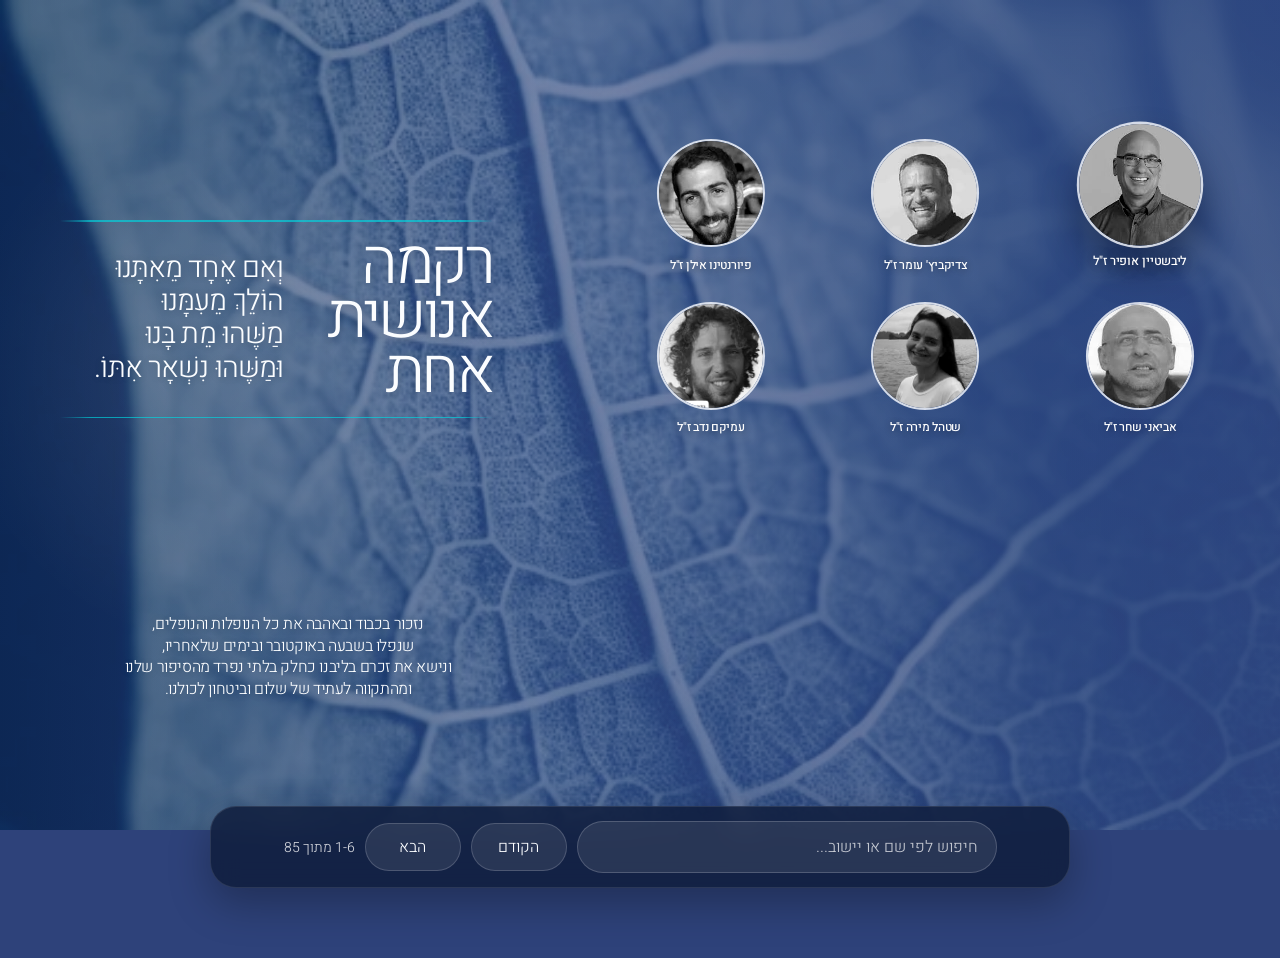
==== version_fade_search/index.html @ 945abace "Add files via upload" ====
<!doctype html>
<html lang="he" dir="rtl">
<head>
<meta charset="utf-8"><meta name="viewport" content="width=device-width, initial-scale=1">
<title>רקמה אנושית אחת — תמונות מתחלפות</title>
<style>
@import url('https://fonts.googleapis.com/css2?family=Heebo:wght@300;400;500;600;700;800;900&display=swap');
:root {
  --leaf-landscape: url("[data-uri]");
  --leaf-portrait: url("[data-uri]");
  --white: #fbfdff;
  --paper-blue: #2e427a;
  --paper-deep: #1d315e;
  --line: rgba(0,213,223,.72);
  --font: "Heebo", "Assistant", "Noto Sans Hebrew", Arial, sans-serif;
  --stroke: rgba(248,251,255,.82);
}
* { box-sizing:border-box; }
html { scroll-behavior:smooth; }
body {
  margin:0; min-height:100%; background:var(--paper-blue); color:var(--white);
  font-family:var(--font); overflow-x:hidden; font-weight:300; padding-bottom:128px;
}
button,input { font:inherit; color:inherit; }
button { cursor:pointer; }
img { max-width:100%; display:block; }
.rekama-wrap { width:min(100%,1920px); margin-inline:auto; background:var(--paper-blue); }
.toolbar {
  position:fixed; left:50%; bottom:max(12px, env(safe-area-inset-bottom)); transform:translateX(-50%);
  z-index:120; display:flex; flex-wrap:wrap; gap:10px; align-items:center; justify-content:center;
  width:min(92vw, 860px); padding:14px 16px; border-radius:26px;
  background:rgba(14,28,58,.82); backdrop-filter:blur(14px); border:1px solid rgba(255,255,255,.10);
  box-shadow:0 16px 42px rgba(0,0,0,.28);
}
.toolbar input {
  min-width:min(420px,100%); width:min(420px,100%); border:1px solid rgba(255,255,255,.18);
  background:rgba(255,255,255,.09); border-radius:999px; padding:13px 18px; outline:none;
}
.toolbar input::placeholder { color:rgba(255,255,255,.72); }
.tool-btn {
  border:1px solid rgba(255,255,255,.17); background:rgba(255,255,255,.09);
  border-radius:999px; padding:11px 16px; min-width:96px;
  transition:background .2s ease,transform .2s ease;
}
.tool-btn:hover,.tool-btn:focus-visible { background:rgba(255,255,255,.15); transform:translateY(-1px); outline:none; }
.tool-btn,.tool-meta { flex:0 0 auto; }
.tool-meta { font-size:14px; color:rgba(255,255,255,.80); }

.pdf-bg {
  position:relative; isolation:isolate; overflow:hidden;
  background:
    radial-gradient(circle at 18% 45%, rgba(255,255,255,.14), transparent 24%),
    linear-gradient(90deg, rgba(27,53,102,.50) 0%, rgba(46,66,122,.74) 36%, rgba(46,66,122,.94) 100%),
    var(--leaf-landscape) left center / cover no-repeat,
    var(--paper-blue);
}
.pdf-bg::before {
  content:""; position:absolute; inset:0; z-index:0;
  background: var(--leaf-landscape) left center / cover no-repeat;
  opacity:.28; mix-blend-mode:screen; filter:contrast(1.02) brightness(1.00);
  pointer-events:none;
}
.pdf-bg::after {
  content:""; position:absolute; inset:0; z-index:0;
  background:linear-gradient(90deg,rgba(11,34,72,.36) 0%, rgba(46,66,122,.22) 42%, rgba(46,66,122,.39) 100%);
  pointer-events:none;
}
.pdf-bg>* { position:relative; z-index:1; }
.rule { display:block; width:100%; height:1.7px; background:linear-gradient(90deg,transparent,var(--line) 7%,var(--line) 93%,transparent); opacity:.92; }
.title-lockup { display:grid; grid-template-columns:minmax(0,1.10fr) minmax(0,.93fr); align-items:center; gap:4.8%; direction:ltr; padding-block:3.5% 3.8%; }
.poem {
  direction:rtl; margin:0; font-size:clamp(25px,2.25vw,44px); font-weight:300; line-height:1.16;
  letter-spacing:-.03em; text-align:right; white-space:nowrap; text-shadow:0 1px 8px rgba(0,0,0,.18);
}
.main-title {
  direction:rtl; margin:0; font-size:clamp(56px,4.95vw,96px); font-weight:300; line-height:.86;
  letter-spacing:-.052em; text-align:right; text-shadow:0 1px 8px rgba(0,0,0,.16);
}
.dedication { margin:0; font-size:clamp(16px,1.18vw,22px); font-weight:300; line-height:1.35; letter-spacing:-.025em; text-align:center; text-shadow:0 1px 8px rgba(0,0,0,.18); }

.memory-slot {
  width:100%; display:grid; justify-items:center; align-content:start; text-decoration:none; direction:rtl; min-width:0;
  background:transparent; border:0; padding:0; color:#fff;
}
.photo-holder {
  width:clamp(92px,6.15vw,132px); aspect-ratio:1/1; border-radius:50%; overflow:hidden; display:grid; place-items:center;
  background:rgba(25,48,94,.32);
  box-shadow:0 0 0 clamp(2px,.16vw,4px) var(--stroke), inset -16px 0 28px rgba(255,255,255,.06), inset 18px 0 28px rgba(0,0,0,.08);
  transition:opacity .9s ease,transform .9s ease,filter .9s ease;
}
.photo-holder img { width:100%; height:100%; display:block; object-fit:contain; object-position:center center; background:rgba(255,255,255,.03); filter:grayscale(1) contrast(1.08); }
.slot-name {
  margin-top:clamp(10px,1.05vw,18px); max-width:145%; color:#fff; font-size:clamp(12px,.83vw,17px); font-weight:500;
  line-height:1.1; letter-spacing:-.025em; text-align:center; text-wrap:balance; text-shadow:0 1px 7px rgba(0,0,0,.35);
}
.memory-slot.is-fading .photo-holder,.memory-slot.is-fading .slot-name { opacity:.12; transform:scale(.96); filter:blur(.35px); }
.memory-slot:focus-visible { outline:3px solid rgba(128,225,245,.95); outline-offset:8px; border-radius:22px; }
.memory-slot.is-featured{z-index:3;}
.memory-slot.is-featured .photo-holder{transform:scale(1.17) translateY(-7px);box-shadow:0 0 0 clamp(2px,.16vw,4px) var(--stroke),0 18px 34px rgba(0,0,0,.32), inset -16px 0 28px rgba(255,255,255,.10), inset 18px 0 28px rgba(0,0,0,.10);}
.memory-slot.is-featured .slot-name{transform:translateY(-4px) scale(1.04);text-shadow:0 2px 12px rgba(0,0,0,.5);}
.memory-slot .slot-name{transition:opacity .9s ease,transform .9s ease,filter .9s ease;}

.lightbox { position:fixed; inset:0; z-index:999; display:none; place-items:center; padding:22px; }
.lightbox.is-open { display:grid; }
.lightbox-backdrop { position:absolute; inset:0; background:rgba(5,12,28,.72); backdrop-filter:blur(8px); }
.lightbox-card {
  position:relative; width:min(92vw,620px); border-radius:30px; padding:clamp(18px,3vw,32px);
  background:linear-gradient(145deg, rgba(46,66,122,.96), rgba(18,33,67,.96));
  box-shadow:0 30px 90px rgba(0,0,0,.42), inset 0 0 0 1px rgba(255,255,255,.10);
  text-align:center;
}
.lightbox-close {
  position:absolute; inset-inline-start:18px; inset-block-start:18px; width:42px; height:42px; border-radius:50%;
  border:0; background:rgba(255,255,255,.92); color:#17264a; font-size:30px; line-height:1;
}
.lightbox-img {
  width:min(70vw,300px); aspect-ratio:1/1; border-radius:50%; overflow:hidden; margin:12px auto 20px;
  box-shadow:0 0 0 4px rgba(255,255,255,.78), 0 20px 50px rgba(0,0,0,.32); background:rgba(255,255,255,.08);
}
.lightbox-img img { width:100%; height:100%; object-fit:contain; filter:grayscale(1) contrast(1.08); }
.lightbox-title { margin:0; font-size:clamp(30px,4.4vw,56px); font-weight:300; line-height:1.05; }
.lightbox-place { display:inline-block; margin-top:12px; padding:7px 14px; border-radius:999px; background:rgba(255,255,255,.10); color:rgba(255,255,255,.9); font-size:16px; }

@media(max-width:860px),(orientation:portrait) {
  .pdf-bg {
    background:
      radial-gradient(circle at 24% 30%, rgba(255,255,255,.13), transparent 26%),
      linear-gradient(90deg, rgba(30,56,105,.40), rgba(46,66,122,.89)),
      var(--leaf-portrait) center top / cover no-repeat,
      var(--paper-blue);
  }
  .pdf-bg::before { background-image:var(--leaf-portrait); background-position:center top; opacity:.34; }
  .title-lockup { grid-template-columns:minmax(0,1.06fr) minmax(0,.94fr); gap:5.4%; }
  .poem { font-size:clamp(22px,5.2vw,46px); line-height:1.14; white-space:normal; }
  .main-title { font-size:clamp(46px,11vw,98px); line-height:.84; }
  .toolbar { justify-content:stretch; width:min(94vw, 640px); bottom:max(10px, env(safe-area-inset-bottom)); padding:12px 12px; }
  .toolbar input { min-width:100%; width:100%; }
}
@media(max-width:520px) {
  .title-lockup { gap:13px; padding-block:14px; }
  .poem { font-size:clamp(21px,5.7vw,30px); }
  .main-title { font-size:clamp(40px,10.8vw,58px); }
}

.fade-poster{height:calc(100svh - 70px);min-height:760px;}
.fade-hero{position:absolute;top:26.5%;left:4.7%;width:33.8%;text-align:center;}
.fade-dedication{position:absolute;left:5.4%;top:74%;width:34.2%;}
.fade-grid{
  position:absolute;top:17%;right:4.2%;width:47%;
  display:grid;grid-template-columns:repeat(3,minmax(0,1fr));
  gap:clamp(24px,2.5vw,44px) 7%;align-items:start;justify-items:center;direction:rtl;
}
.fade-grid .photo-holder{width:clamp(104px,6.35vw,138px);}
.fade-grid .slot-name{font-size:clamp(12px,.84vw,16px);}
.empty-search{position:absolute;right:7%;top:48%;width:min(500px,55%);padding:18px;border-radius:18px;background:rgba(255,255,255,.08);text-align:center;display:none;}
.empty-search.show{display:block;}
@media(max-width:1100px){.fade-grid{width:49%;gap:24px 5%;}.fade-grid .photo-holder{width:clamp(98px,8vw,128px);}}
@media(max-width:860px),(orientation:portrait){
  .fade-poster{height:auto;min-height:max(100svh,1040px);}
  .fade-hero{position:relative;top:auto;left:auto;width:min(86%,820px);margin:clamp(32px,5vh,70px) auto 28px;}
  .fade-grid{position:relative;top:auto;right:auto;width:86%;margin:0 auto;grid-template-columns:repeat(2,minmax(0,1fr));gap:28px 12%;}
  .fade-grid .photo-holder{width:clamp(118px,30vw,190px);}
  .fade-grid .slot-name{font-size:clamp(14px,3.7vw,22px);}
  .fade-dedication{position:relative;left:auto;top:auto;width:84%;margin:36px auto 0;font-size:clamp(15px,3.6vw,22px);}
}
</style>
</head>
<body>
<div class="rekama-wrap">
  <div class="toolbar">
    <input id="searchInput" type="search" placeholder="חיפוש לפי שם או יישוב..." aria-label="חיפוש לפי שם או יישוב">
    <button id="prevBtn" class="tool-btn" type="button">הקודם</button>
    <button id="nextBtn" class="tool-btn" type="button">הבא</button>
    <span id="statusText" class="tool-meta"></span>
  </div>
  <section class="pdf-bg fade-poster" aria-label="רקמה אנושית אחת">
    <header class="fade-hero">
      <span class="rule" aria-hidden="true"></span>
      <div class="title-lockup">
        <p class="poem">וְאִם אֶחָד מֵאִתָּנוּ<br>הוֹלֵךְ מֵעִמָּנוּ<br>מַשֶּׁהוּ מֵת בָּנוּ<br>וּמַשֶּׁהוּ נִשְׁאָר אִתּוֹ.</p>
        <h1 class="main-title">רקמה<br>אנושית<br>אחת</h1>
      </div>
      <span class="rule" aria-hidden="true"></span>
    </header>
    <div class="fade-grid" id="posterGrid" aria-label="תמונות מתחלפות של הנופלות והנופלים"></div>
    <p class="dedication fade-dedication">נזכור בכבוד ובאהבה את כל הנופלות והנופלים,<br>שנפלו בשבעה באוקטובר ובימים שלאחריו,<br>ונישא את זכרם בליבנו כחלק בלתי נפרד מהסיפור שלנו<br>ומהתקווה לעתיד של שלום וביטחון לכולנו.</p>
    <div id="emptySearch" class="empty-search">לא נמצאו תוצאות לחיפוש הזה.</div>
  </section>
</div>

<div class="lightbox" id="lightbox" aria-hidden="true">
  <div class="lightbox-backdrop" data-close="1"></div>
  <article class="lightbox-card" role="dialog" aria-modal="true" aria-labelledby="lightboxTitle">
    <button class="lightbox-close" type="button" id="lightboxClose" aria-label="סגירה">×</button>
    <div class="lightbox-img" id="lightboxImg"></div>
    <h2 class="lightbox-title" id="lightboxTitle"></h2>
    <div class="lightbox-place" id="lightboxPlace"></div>
  </article>
</div>

<script>

const people = [{"id": "person-043", "name": "ליבשטיין אופיר ז\"ל", "place": "כפר עזה", "image": "assets/people-original/person-043.jpg", "age": 50, "role": "ראש המועצה האזורית שער הנגב וחבר כיתת הכוננות; חבר כיתת הכוננות כפר עזה"}, {"id": "person-054", "name": "צדיקביץ' עומר ז\"ל", "place": "כפר עזה", "image": "assets/people-original/person-054.jpg", "age": 50, "role": "מנהל מערכות המידע של המועצה, איש ים וגלישה"}, {"id": "person-055", "name": "קוץ אביב ז\"ל", "place": "כפר עזה", "image": "assets/people-original/person-055.jpg", "age": 53, "role": "מנהל פרויקטים, יוצר, איש משפחה ויוזם עפיפוניאדה"}, {"id": "person-058", "name": "קוץ ליבנת ז\"ל", "place": "כפר עזה", "image": "assets/people-original/person-058.jpg", "age": 49, "role": "אשת חינוך, יוצרת ומייסדת 'ביתמלאכה'"}, {"id": "person-059", "name": "קוץ רותם ז\"ל", "place": "כפר עזה", "image": "assets/people-original/person-059.jpg", "age": 18.5, "role": "מפקדת טירונים, רקדנית, אופה ויוצרת"}, {"id": "person-056", "name": "קוץ יונתן ז\"ל", "place": "כפר עזה", "image": "assets/people-original/person-056.jpg", "age": 16, "role": "כדורסלן מצטיין באקדמיית הפועל תל אביב"}, {"id": "person-057", "name": "קוץ יפתח ז\"ל", "place": "כפר עזה", "image": "assets/people-original/person-057.jpg", "age": 14, "role": "כדורסלן צעיר באקדמיית הפועל תל אביב"}, {"id": "person-072", "name": "זוהר יניב ז\"ל", "place": "נחל עוז", "image": "assets/people-original/person-072.jpg", "age": 53, "role": "חבר קהילת נחל עוז"}, {"id": "person-073", "name": "זוהר יסמין ז\"ל", "place": "נחל עוז", "image": "assets/people-original/person-073.jpg", "age": 48, "role": "חברת קהילת נחל עוז"}, {"id": "person-074", "name": "זוהר קשת ז\"ל", "place": "נחל עוז", "image": "assets/people-original/person-074.jpg", "age": 20, "role": "חברת קהילת נחל עוז"}, {"id": "person-075", "name": "זוהר תכלת ז\"ל", "place": "נחל עוז", "image": "assets/people-original/person-075.jpg", "age": 18, "role": "חברת קהילת נחל עוז"}, {"id": "person-044", "name": "ליבשטיין ניצן ז\"ל", "place": "כפר עזה", "image": "assets/people-original/person-044.jpg", "age": 19, "role": "בוגר מכינה קדם-צבאית, צעיר בעל תעצומות נפש"}, {"id": "person-027", "name": "גולדשטיין נדב ז\"ל", "place": "כפר עזה", "image": "assets/people-original/person-027.jpg", "age": 48, "role": "אב ואיש משפחה מכפר עזה"}, {"id": "person-028", "name": "גולדשטיין ים ז\"ל", "place": "כפר עזה", "image": "assets/people-original/person-028.jpg", "age": 20, "role": "סמלת טירונים ורס\"פית בחיל הקשר והתקשוב"}, {"id": "person-011", "name": "אדמוני מיכל ז\"ל", "place": "כפר עזה", "image": "assets/people-original/person-011.jpg", "age": 57, "role": "סופרת, מרצה, מאמנת ואשת השראה"}, {"id": "person-010", "name": "אדמוני גיא ז\"ל", "place": "כפר עזה", "image": "assets/people-original/person-010.jpg", "age": 25, "role": "סרן בחיל המודיעין, מפקד ואיש ערכים"}, {"id": "person-015", "name": "איתמרי רם ז\"ל", "place": "כפר עזה", "image": "assets/people-original/person-015.jpg", "age": 56, "role": "איש עבודה, נתינה ומשפחה"}, {"id": "person-016", "name": "איתמרי לילי ז\"ל", "place": "כפר עזה", "image": "assets/people-original/person-016.jpg", "age": 63, "role": "אשת חינוך, תרבות, טיולים ושמחת חיים"}, {"id": "person-021", "name": "ברדיצ'סקי איתי ז\"ל", "place": "כפר עזה", "image": "assets/people-original/person-021.jpg", "age": 30, "role": "קצין גולני לשעבר, סטודנט להנדסת חשמל ואב לתאומים"}, {"id": "person-022", "name": "בדיצ'סקי הדר ז\"ל", "place": "כפר עזה", "image": "assets/people-original/person-022.jpg", "age": 30, "role": "כלכלנית ורואת חשבון, אם לתאומים"}, {"id": "person-019", "name": "אפשטין בלהה ז\"ל", "place": "כפר עזה", "image": "assets/people-original/person-019.jpg", "age": 81, "role": "חברת קהילת כפר עזה"}, {"id": "person-020", "name": "אפשטין נטע ז\"ל", "place": "כפר עזה", "image": "assets/people-original/person-020.jpg", "age": 21, "role": "צעיר משכונת דור צעיר, בן זוגה של אירן שביט"}, {"id": "person-030", "name": "גורן טובה ז\"ל", "place": "כפר עזה", "image": "assets/people-original/person-030.jpg", "age": 65, "role": "חברת קהילת כפר עזה"}, {"id": "person-029", "name": "גורן ארן ז\"ל", "place": "כפר עזה", "image": "assets/people-original/person-029.jpg", "age": 34, "role": "חברת קהילת כפר עזה"}, {"id": "person-034", "name": "ורטהיים דורית ז\"ל", "place": "כפר עזה", "image": "assets/people-original/person-034.jpg", "age": 54, "role": "חברת קהילת כפר עזה"}, {"id": "person-035", "name": "ורטהיים אביב ז\"ל", "place": "כפר עזה", "image": "assets/people-original/person-035.jpg", "age": 57, "role": "חבר קהילת כפר עזה"}, {"id": "person-037", "name": "זיו איתן ז\"ל", "place": "כפר עזה", "image": "assets/people-original/person-037.jpg", "age": 74, "role": "מורה דרך ויוזם מיזם 'מוקירים'"}, {"id": "person-038", "name": "זיו פלג תמי ז\"ל", "place": "כפר עזה", "image": "assets/people-original/person-038.jpg", "age": 72, "role": "אופה מוכשרת, מתנדבת ואשת בית וקהילה"}, {"id": "person-050", "name": "פלד גילה ז\"ל", "place": "כפר עזה", "image": "assets/people-original/person-050.jpg", "age": 59, "role": "אחות קהילה, מנהלת מרפאה ואשת נתינה"}, {"id": "person-051", "name": "פלד יזהר ז\"ל", "place": "כפר עזה", "image": "assets/people-original/person-051.jpg", "age": 62, "role": "תת-ניצב בדימוס, מפקד במג\"ב ואיש משפחה"}, {"id": "person-049", "name": "פלד דניאל ז\"ל", "place": "כפר עזה", "image": "assets/people-original/person-049.jpg", "age": 28, "role": "פראמדיק, מאמן כושר ואיש חיוך וצחוק"}, {"id": "person-052", "name": "פלש יגאל ז\"ל", "place": "כפר עזה", "image": "assets/people-original/person-052.jpg", "age": 66, "role": "חקלאי, אגרונום ומומחה לגידולי שדה"}, {"id": "person-053", "name": "פלש סינתיה תמר ז\"ל", "place": "כפר עזה", "image": "assets/people-original/person-053.jpg", "age": 67, "role": "רכזת אקדמית, זמרת מקהלה ואשת משפחה"}, {"id": "person-066", "name": "שוורצמן אלברטו דוד ז\"ל", "place": "כפר עזה", "image": "assets/people-original/person-066.jpg", "age": 67, "role": "איש חקלאות, השקיה, אירוח ומשפחה"}, {"id": "person-065", "name": "שוורצמן פינקו אורלי ז\"ל", "place": "כפר עזה", "image": "assets/people-original/person-065.jpg", "age": 67, "role": "אחות ומנהלת סיעוד, אם וסבתא מסורה"}, {"id": "person-078", "name": "עידן צחי ז\"ל", "place": "נחל עוז", "image": "assets/people-original/person-078.jpg", "age": 50, "role": "אב משפחה מנחל עוז שנחטף לרצועת עזה"}, {"id": "person-079", "name": "עידן מעיין ז\"ל", "place": "נחל עוז", "image": "assets/people-original/person-079.jpg", "age": 18, "role": "חברת קהילת נחל עוז"}, {"id": "person-046", "name": "עידן רועי ז\"ל", "place": "כפר עזה", "image": "assets/people-original/person-046.jpg", "age": 43, "role": "צלם עיתונות, אמן ומורה לצילום"}, {"id": "person-045", "name": "עידן סמדר ז\"ל", "place": "כפר עזה", "image": "assets/people-original/person-045.jpg", "age": 38, "role": "אשת מודיעין והפקה, אם לשלושה"}, {"id": "person-070", "name": "אליקים נעם ז\"ל", "place": "נחל עוז", "image": "assets/people-original/person-070.jpg", "age": 46, "role": "מסגר, איש משפחה ונתינה"}, {"id": "person-081", "name": "ערבה דקלה ז\"ל", "place": "נחל עוז", "image": "assets/people-original/person-081.jpg", "age": 51, "role": "אשת חינוך, מנהלת מערכת החינוך ויועצת חינוכית בגיל הרך"}, {"id": "person-080", "name": "ערבה אליעז תומר ז\"ל", "place": "נחל עוז", "image": "assets/people-original/person-080.jpg", "age": 17, "role": "בן קיבוץ נחל עוז"}, {"id": "person-061", "name": "רביב ניב ז\"ל", "place": "כפר עזה", "image": "assets/people-original/person-061.jpg", "age": 27, "role": "קצינה לשעבר, סטודנטית לפסיכולוגיה וקרימינולוגיה"}, {"id": "person-036", "name": "זיני ניראל ז\"ל", "place": "כפר עזה", "image": "assets/people-original/person-036.jpg", "age": 31, "role": "רב-סרן במילואים, קצין ומנהיג של נתינה"}, {"id": "person-017", "name": "אלקבץ סיון ז\"ל", "place": "כפר עזה", "image": "assets/people-original/person-017.jpg", "age": 23, "role": "סטודנטית למדעי המחשב, רקדנית ואמנית בנפשה"}, {"id": "person-041", "name": "חסידים נאור ז\"ל", "place": "כפר עזה", "image": "assets/people-original/person-041.jpg", "age": 23, "role": "בן זוגה של סיון אלקבץ, איש שמחת חיים ונתינה"}, {"id": "person-004", "name": "חג'בי זיו ז\"ל", "place": "גבים", "image": "assets/people-original/person-004.jpg", "age": 29, "role": "מוזיקאי, אוהב אדם ואוהב ריקוד"}, {"id": "person-006", "name": "חג'בי יהונתן ז\"ל", "place": "יכיני", "image": "assets/people-original/person-006.jpg", "age": 18, "role": "מדריך, אוהב בעלי חיים וחולם להיות וטרינר"}, {"id": "person-005", "name": "חג'בי אליצור צוריאל ז\"ל", "place": "יכיני", "image": "assets/people-original/person-005.jpg", "age": 60, "role": "תושב מושב יכיני"}, {"id": "person-007", "name": "חג'בי יזהר ז\"ל", "place": "יכיני", "image": "assets/people-original/person-007.jpg", "age": 66, "role": "איש אדמה, קומביינים ומשפחה"}, {"id": "person-067", "name": "שושני אופיר ז\"ל", "place": "כפר עזה", "image": "assets/people-original/person-067.jpg", "age": 20, "role": "סמלת בחיל המודיעין, מפקדת טירונים וחברת קבוצת שיטה"}, {"id": "person-077", "name": "מולל ג'ושוע לואיטו ז\"ל", "place": "נחל עוז", "image": "assets/people-original/person-077.jpg", "age": 21, "role": "אזרח טנזניה שנחטף מנחל עוז"}, {"id": "person-023", "name": "בויום יובל ז\"ל", "place": "כפר עזה", "image": "assets/people-original/person-023.jpg", "age": 21, "role": "תושב כפר עזה"}, {"id": "person-069", "name": "שמריז אלון ז\"ל", "place": "כפר עזה", "image": "assets/people-original/person-069.jpg", "age": 26, "role": "בן כפר עזה, שחקן כדורסל וסטודנט לעתיד להנדסת מחשבים"}, {"id": "person-086", "name": "שפירא זיו פפה ז\"ל", "place": "ניר עם", "image": "assets/people-original/person-086.jpg", "age": 26, "role": "רתך צנרת, צורף, מוזיקאי וחובב מסיבות"}, {"id": "person-002", "name": "נעים אמיר ז\"ל", "place": "ארז", "image": "assets/people-original/person-002.jpg", "age": 27, "role": "רס\"ן במילואים וחבר כיתת הכוננות של קיבוץ ארז; חבר כיתת הכוננות בקיבוץ ארז"}, {"id": "person-039", "name": "חיים יותם ז\"ל", "place": "כפר עזה", "image": "assets/people-original/person-039.jpg", "age": 28, "role": "תושב כפר עזה שנחטף לרצועת עזה"}, {"id": "person-048", "name": "סלומון יובל ז\"ל", "place": "כפר עזה", "image": "assets/people-original/person-048.jpg", "age": 29, "role": "לוחם נח\"ל לשעבר, אוהד מכבי חיפה ואיש שמחת חיים"}, {"id": "person-012", "name": "אדרי אביעד ז\"ל", "place": "כפר עזה", "image": "assets/people-original/person-012.jpg", "age": 30, "role": "איש של אנשים, הומור ועשייה"}, {"id": "person-008", "name": "סלאם פלג ז\"ל", "place": "יכיני", "image": "assets/people-original/person-008.jpg", "age": 30, "role": "רס\"ן, מפקד, מוזיקאי ואיש משפחה"}, {"id": "person-026", "name": "ברעם אביב ז\"ל", "place": "כפר עזה", "image": "assets/people-original/person-026.jpg", "age": 33, "role": "חבר כיתת הכוננות, מפיק טכני ואיש משפחה; חבר כיתת הכוננות כפר עזה"}, {"id": "person-025", "name": "ברגשטיין שחף ז\"ל", "place": "כפר עזה", "image": "assets/people-original/person-025.jpg", "age": 33, "role": "לוחם מילואים, חובש, איש אדמה וטיולים"}, {"id": "person-001", "name": "גלסקי יבגני ז\"ל", "place": "ארז", "image": "assets/people-original/person-001.jpg", "age": 34, "role": "לוחם אש, מאמן כושר ורוכב אופניים"}, {"id": "person-033", "name": "וינר יהב ז\"ל", "place": "כפר עזה", "image": "assets/people-original/person-033.jpg", "age": 37, "role": "יוצר קולנוע, שחקן, אב ובעל"}, {"id": "person-032", "name": "הנדי אבי ז\"ל", "place": "כפר עזה", "image": "assets/people-original/person-032.jpg", "age": 38, "role": "סרן, סגן רבש\"ץ וחבר כיתת הכוננות בכפר עזה; סגן רבש\"ץ כפר עזה"}, {"id": "person-083", "name": "פיורנטינו אילן ז\"ל", "place": "נחל עוז", "image": "assets/people-original/person-083.jpg", "age": 38, "role": "רבש\"ץ נחל עוז, אב ואיש קהילה; רבש\"צ נחל עוז"}, {"id": "person-084", "name": "פנסה ארד סומקואן ז\"ל", "place": "נחל עוז", "image": "assets/people-original/person-084.jpg", "age": 39, "role": "אזרח תאילנד, עובד חקלאות"}, {"id": "person-047", "name": "עמיקם נדב ז\"ל", "place": "כפר עזה", "image": "assets/people-original/person-047.jpg", "age": 39, "role": "מחנך, אמן עץ וחבר כיתת הכוננות; חבר כיתת הכוננות כפר עזה"}, {"id": "person-063", "name": "רוסו אורי שמעון ז\"ל", "place": "כפר עזה", "image": "assets/people-original/person-063.jpg", "age": 44, "role": "רב-סרן, מהנדס, לוחם אש וחבר כיתת הכוננות; סגן מפקד כיתת הכוננות כפר עזה"}, {"id": "person-014", "name": "אילון טל ז\"ל", "place": "כפר עזה", "image": "assets/people-original/person-014.jpg", "age": 46, "role": "מפקד כיתת הכוננות, איש ים וקהילה; מפקד כיתת הכוננות כפר עזה"}, {"id": "person-024", "name": "בן דוד מאיה ז\"ל", "place": "כפר עזה", "image": "assets/people-original/person-024.jpg", "age": 48, "role": "מחנכת, יזמית ובעלת מורינגה ישראל"}, {"id": "person-040", "name": "חרמש עומר ז\"ל", "place": "כפר עזה", "image": "assets/people-original/person-040.jpg", "age": 48, "role": "איש חינוך בלתי-פורמלי, אוהד הפועל תל אביב ואוהב כלבים"}, {"id": "person-082", "name": "פוסלושני רן ז\"ל", "place": "נחל עוז", "image": "assets/people-original/person-082.jpg", "age": 48, "role": "חבר כיתת הכוננות, איש משפחה וקהילה; חבר כיתת הכוננות נחל עוז"}, {"id": "person-003", "name": "דוידוביץ שלומי ז\"ל", "place": "גבים", "image": "assets/people-original/person-003.jpg", "age": 50, "role": "איש משפחה, רוכב אופניים וחבר אהוב בקהילתו"}, {"id": "person-068", "name": "שטהל מירה ז\"ל", "place": "כפר עזה", "image": "assets/people-original/person-068.jpg", "age": 53, "role": "אשת חינוך, יועצת ופסיכותרפיסטית"}, {"id": "person-009", "name": "אביאני שחר ז\"ל", "place": "כפר עזה", "image": "assets/people-original/person-009.jpg", "age": 56, "role": "רבש\"ץ כפר עזה, איש משפחה וקהילה"}, {"id": "person-018", "name": "אמיר מרדכי (מודי) ז\"ל", "place": "כפר עזה", "image": "assets/people-original/person-018.jpg", "age": 67, "role": "איש כפיים, מחשבים ומשפחה"}, {"id": "person-013", "name": "אורגד אליהו ז\"ל", "place": "כפר עזה", "image": "assets/people-original/person-013.jpg", "age": 72, "role": "איש תרבות, דעת וקהילת כפר עזה"}, {"id": "person-060", "name": "קציר דוד ז\"ל", "place": "כפר עזה", "image": "assets/people-original/person-060.jpg", "age": 72, "role": "חבר קהילת כפר עזה ואוהב טיולי ג'יפים"}, {"id": "person-064", "name": "רייכנשטיין אליהו ז\"ל", "place": "כפר עזה", "image": "assets/people-original/person-064.jpg", "age": 75, "role": "ספורטאי, רוכב אופניים, אמן ומטפח הבוסתן"}, {"id": "person-071", "name": "ברוש שושנה ז\"ל", "place": "נחל עוז", "image": "assets/people-original/person-071.jpg", "age": 75, "role": "קיבוצניקית, אשת תרבות ומשפחה"}, {"id": "person-031", "name": "דגני נעמי ז\"ל", "place": "כפר עזה", "image": "assets/people-original/person-031.jpg", "age": 80, "role": "אחות, ממקימות המרפאה בכפר עזה ואשת נתינה"}, {"id": "person-085", "name": "רון שלמה צבי ז\"ל", "place": "נחל עוז", "image": "assets/people-original/person-085.jpg", "age": 84, "role": "ממייסדי נחל עוז, איש אדמה, ספר וקהילה"}, {"id": "person-062", "name": "רונן נירה ז\"ל", "place": "כפר עזה", "image": "assets/people-original/person-062.jpg", "age": 85, "role": "חברת קהילת כפר עזה"}, {"id": "person-076", "name": "ליבנה חיים ז\"ל", "place": "נחל עוז", "image": "assets/people-original/person-076.jpg", "age": 87, "role": "חבר קהילת נחל עוז"}];
const searchInput = document.getElementById('searchInput');
const lightbox = document.getElementById('lightbox');
const lightboxImg = document.getElementById('lightboxImg');
const lightboxTitle = document.getElementById('lightboxTitle');
const lightboxPlace = document.getElementById('lightboxPlace');
const lightboxClose = document.getElementById('lightboxClose');

function imgMarkup(person) {
  return `<img src="${person.image}" alt="${person.name}">`;
}
function matches(person, q) {
  if (!q) return true;
  return `${person.name} ${person.place} ${person.role || ''}`.includes(q);
}
function filteredPeople() {
  const q = searchInput ? searchInput.value.trim() : '';
  const seen = new Set();
  return people.filter(person => {
    if (!matches(person, q)) return false;
    const key = person.id || person.name;
    if (seen.has(key)) return false;
    seen.add(key);
    return true;
  });
}
function openLightbox(person) {
  lightboxImg.innerHTML = imgMarkup(person);
  lightboxTitle.textContent = person.name;
  lightboxPlace.textContent = person.place || '';
  lightbox.classList.add('is-open');
  lightbox.setAttribute('aria-hidden','false');
  document.body.style.overflow = 'hidden';
  lightboxClose.focus();
}
function closeLightbox() {
  lightbox.classList.remove('is-open');
  lightbox.setAttribute('aria-hidden','true');
  document.body.style.overflow = '';
}
lightboxClose.addEventListener('click', closeLightbox);
lightbox.addEventListener('click', e => { if (e.target.dataset.close) closeLightbox(); });
document.addEventListener('keydown', e => { if (e.key === 'Escape' && lightbox.classList.contains('is-open')) closeLightbox(); });

const posterGrid = document.getElementById('posterGrid');
const statusText = document.getElementById('statusText');
const prevBtn = document.getElementById('prevBtn');
const nextBtn = document.getElementById('nextBtn');
const emptySearch = document.getElementById('emptySearch');
const slotsCount = 6;
let active = [];
let cards = [];
let pageTimer = null;
let featureTimer = null;
let batchIndex = 0;
let featureIndex = 0;

const firstBatchNames = [
  'ליבשטיין אופיר ז"ל',
  "צדיקביץ' עומר ז\"ל",
  'פיורנטינו אילן ז"ל',
  'אביאני שחר ז"ל',
  'שטהל מירה ז"ל',
  'עמיקם נדב ז"ל'
];
const secondBatchNames = [
  'קוץ אביב ז"ל',
  'קוץ ליבנת ז"ל',
  'קוץ יפתח ז"ל',
  'קוץ יונתן ז"ל',
  'קוץ רותם ז"ל',
  'רביב ניב ז"ל'
];

function imgMarkup(person) {
  return `<img src="${person.image}" alt="${person.name}">`;
}
function matches(person, q) {
  if (!q) return true;
  return `${person.name} ${person.place} ${person.role || ''}`.includes(q);
}
function filteredPeople() {
  const q = searchInput ? searchInput.value.trim() : '';
  const seen = new Set();
  return people.filter(person => {
    if (!matches(person, q)) return false;
    const key = person.id || person.name;
    if (seen.has(key)) return false;
    seen.add(key);
    return true;
  });
}
function openLightbox(person) {
  lightboxImg.innerHTML = imgMarkup(person);
  lightboxTitle.textContent = person.name;
  lightboxPlace.textContent = person.place || '';
  lightbox.classList.add('is-open');
  lightbox.setAttribute('aria-hidden','false');
  document.body.style.overflow = 'hidden';
  lightboxClose.focus();
}
function buildCards() {
  posterGrid.innerHTML = '';
  cards = [];
  for (let i=0; i<slotsCount; i++) {
    const btn = document.createElement('button');
    btn.type = 'button';
    btn.className = 'memory-slot';
    btn.innerHTML = '<span class="photo-holder"></span><span class="slot-name"></span>';
    posterGrid.appendChild(btn);
    cards.push(btn);
  }
}
function setCard(card, person) {
  card.classList.remove('is-featured');
  if (!person) {
    card.style.visibility = 'hidden';
    card.onclick = null;
    card.dataset.personId = '';
    return;
  }
  card.style.visibility = '';
  card.dataset.personId = person.id || person.name;
  card.innerHTML = `<span class="photo-holder">${imgMarkup(person)}</span><span class="slot-name">${person.name}</span>`;
  card.onclick = () => openLightbox(person);
}
function peopleByName(sourceList){
  const map = new Map();
  sourceList.forEach(p => map.set(p.name, p));
  return map;
}
function createBatchesFromList(sourceList){
  const q = searchInput ? searchInput.value.trim() : '';
  if (q) {
    const batches = [];
    for (let i=0; i<sourceList.length; i += slotsCount) batches.push(sourceList.slice(i, i + slotsCount));
    return batches;
  }
  const byName = peopleByName(sourceList);
  const used = new Set();
  const batches = [];
  function takeBatch(nameList){
    const batch = [];
    nameList.forEach(name => {
      const person = byName.get(name);
      if (person && !used.has(person.name) && batch.length < slotsCount) {
        batch.push(person);
        used.add(person.name);
      }
    });
    if (batch.length) batches.push(batch);
  }
  takeBatch(firstBatchNames);
  takeBatch(secondBatchNames);

  const remaining = sourceList.filter(p => !used.has(p.name));
  const familyCounts = new Map();
  remaining.forEach(person => {
    const surname = person.name.split(' ')[0];
    familyCounts.set(surname, (familyCounts.get(surname) || 0) + 1);
  });
  const emittedFamily = new Set();
  const units = [];
  remaining.forEach(person => {
    const surname = person.name.split(' ')[0];
    const count = familyCounts.get(surname) || 0;
    if (count > 1) {
      if (emittedFamily.has(surname)) return;
      emittedFamily.add(surname);
      units.push(remaining.filter(p => p.name.split(' ')[0] === surname));
    } else {
      units.push([person]);
    }
  });

  let current = [];
  units.forEach(unit => {
    if (current.length && current.length + unit.length > slotsCount) {
      batches.push(current);
      current = [];
    }
    if (unit.length > slotsCount) {
      for (let i = 0; i < unit.length; i += slotsCount) {
        const part = unit.slice(i, i + slotsCount);
        if (!current.length) {
          batches.push(part);
        } else {
          batches.push(current);
          current = part;
        }
      }
    } else {
      current = current.concat(unit);
    }
  });
  if (current.length) batches.push(current);
  return batches.filter(batch => batch.length);
}
function currentBatches(){ return createBatchesFromList(active); }
function clearFeatureState(){
  clearInterval(featureTimer);
  cards.forEach(card => card.classList.remove('is-featured'));
  featureIndex = 0;
}
function startFeatureTimer(){
  clearFeatureState();
  const visibleCards = cards.filter(card => card.style.visibility !== 'hidden');
  if (!visibleCards.length) return;
  function highlightOne(){
    visibleCards.forEach(card => card.classList.remove('is-featured'));
    const target = visibleCards[featureIndex % visibleCards.length];
    if (target) target.classList.add('is-featured');
    featureIndex = (featureIndex + 1) % visibleCards.length;
  }
  highlightOne();
  if (visibleCards.length > 1) featureTimer = setInterval(highlightOne, 1800);
}
function renderBatch(){
  active = filteredPeople();
  const batches = currentBatches();
  emptySearch.classList.toggle('show', !active.length);
  if (!active.length || !batches.length) {
    cards.forEach(card => setCard(card, null));
    statusText.textContent = '0 תוצאות';
    clearFeatureState();
    return;
  }
  if (batchIndex >= batches.length) batchIndex = 0;
  const visiblePeople = batches[batchIndex] || [];
  for (let i=0; i<slotsCount; i++) setCard(cards[i], visiblePeople[i] || null);
  const flatIndexStart = batches.slice(0, batchIndex).reduce((sum, batch) => sum + batch.length, 0) + 1;
  const flatIndexEnd = flatIndexStart + visiblePeople.length - 1;
  statusText.textContent = `${flatIndexStart}-${flatIndexEnd} מתוך ${active.length}`;
  startFeatureTimer();
}
function move(direction, withFade=true){
  const batches = currentBatches();
  if (!batches.length) return;
  if (withFade) cards.forEach(c => c.classList.add('is-fading'));
  setTimeout(() => {
    batchIndex += direction;
    if (batchIndex >= batches.length) batchIndex = 0;
    if (batchIndex < 0) batchIndex = batches.length - 1;
    renderBatch();
    cards.forEach(c => c.classList.remove('is-fading'));
  }, withFade ? 520 : 0);
}
function startPageTimer(){
  clearInterval(pageTimer);
  const batches = currentBatches();
  if (batches.length > 1) pageTimer = setInterval(() => move(1, true), 10500);
}
function refresh(){
  batchIndex = 0;
  renderBatch();
  startPageTimer();
}
buildCards();
refresh();
searchInput.addEventListener('input', refresh);
prevBtn.addEventListener('click', () => { move(-1, true); startPageTimer(); });
nextBtn.addEventListener('click', () => { move(1, true); startPageTimer(); });
</script>
</body>
</html>
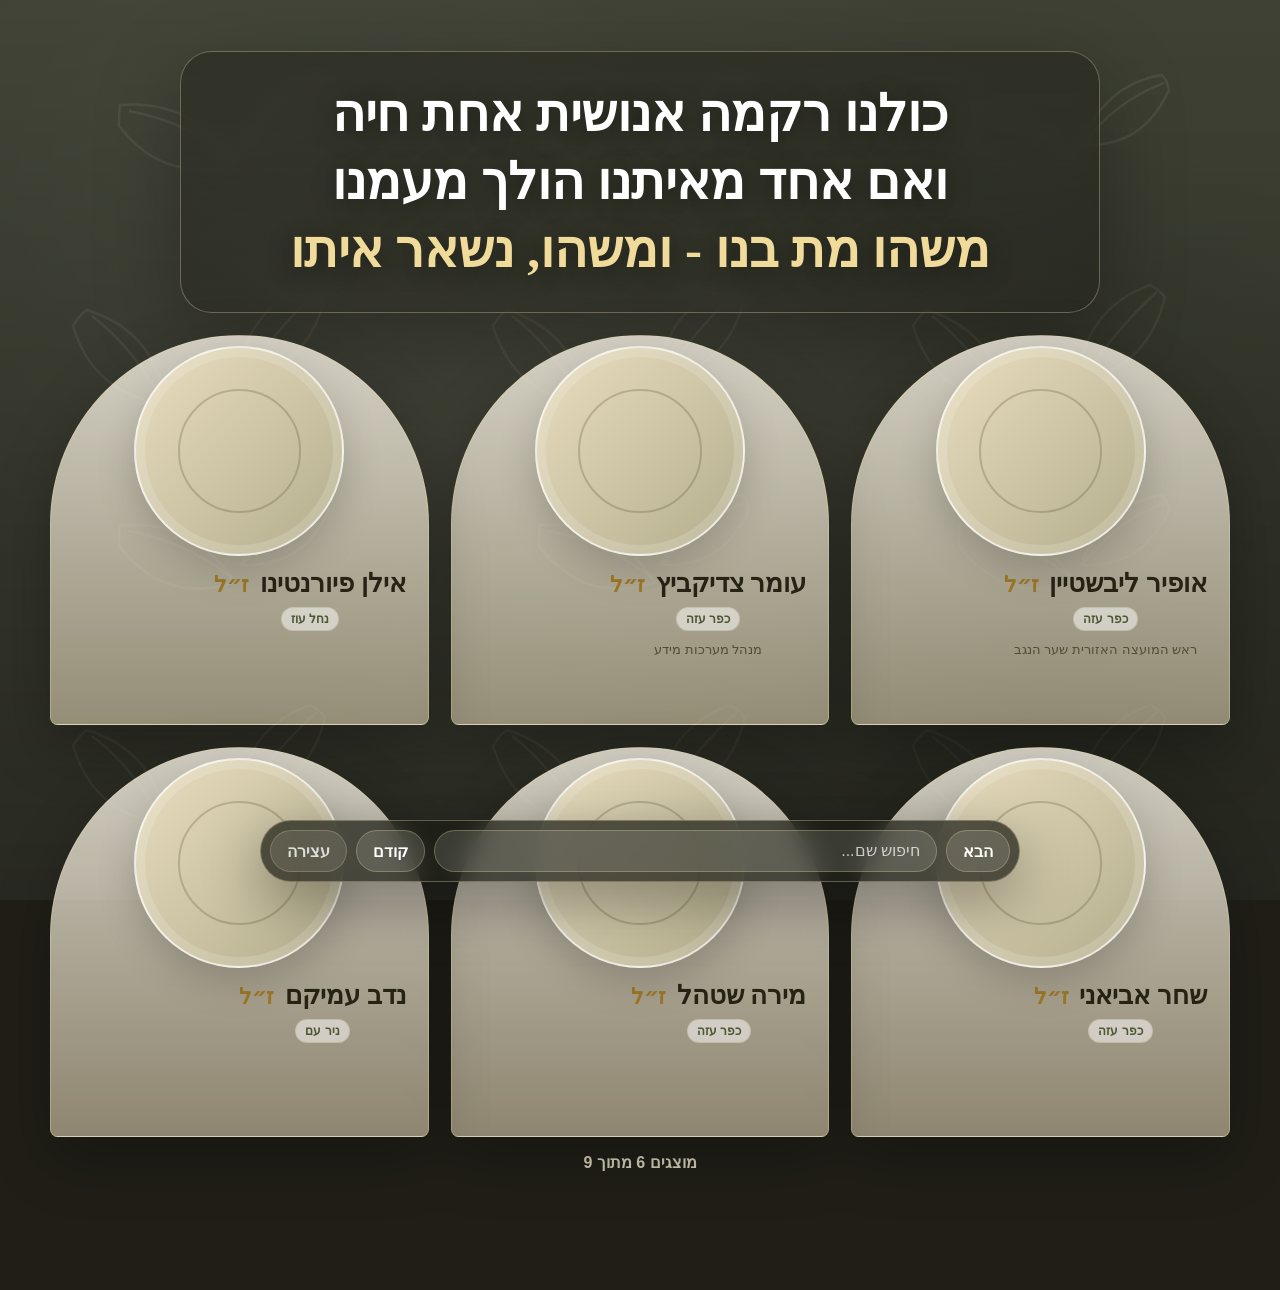
==== commit 2460809b: "Add files via upload" ====
--- a/version_fade_search/index.html
+++ b/version_fade_search/index.html
@@ -1,467 +1,23 @@
 <!doctype html>
 <html lang="he" dir="rtl">
 <head>
-<meta charset="utf-8"><meta name="viewport" content="width=device-width, initial-scale=1">
-<title>רקמה אנושית אחת — תמונות מתחלפות</title>
-<style>
-@import url('https://fonts.googleapis.com/css2?family=Heebo:wght@300;400;500;600;700;800;900&display=swap');
-:root {
-  --leaf-landscape: url("[data-uri]");
-  --leaf-portrait: url("[data-uri]");
-  --white: #fbfdff;
-  --paper-blue: #2e427a;
-  --paper-deep: #1d315e;
-  --line: rgba(0,213,223,.72);
-  --font: "Heebo", "Assistant", "Noto Sans Hebrew", Arial, sans-serif;
-  --stroke: rgba(248,251,255,.82);
-}
-* { box-sizing:border-box; }
-html { scroll-behavior:smooth; }
-body {
-  margin:0; min-height:100%; background:var(--paper-blue); color:var(--white);
-  font-family:var(--font); overflow-x:hidden; font-weight:300; padding-bottom:128px;
-}
-button,input { font:inherit; color:inherit; }
-button { cursor:pointer; }
-img { max-width:100%; display:block; }
-.rekama-wrap { width:min(100%,1920px); margin-inline:auto; background:var(--paper-blue); }
-.toolbar {
-  position:fixed; left:50%; bottom:max(12px, env(safe-area-inset-bottom)); transform:translateX(-50%);
-  z-index:120; display:flex; flex-wrap:wrap; gap:10px; align-items:center; justify-content:center;
-  width:min(92vw, 860px); padding:14px 16px; border-radius:26px;
-  background:rgba(14,28,58,.82); backdrop-filter:blur(14px); border:1px solid rgba(255,255,255,.10);
-  box-shadow:0 16px 42px rgba(0,0,0,.28);
-}
-.toolbar input {
-  min-width:min(420px,100%); width:min(420px,100%); border:1px solid rgba(255,255,255,.18);
-  background:rgba(255,255,255,.09); border-radius:999px; padding:13px 18px; outline:none;
-}
-.toolbar input::placeholder { color:rgba(255,255,255,.72); }
-.tool-btn {
-  border:1px solid rgba(255,255,255,.17); background:rgba(255,255,255,.09);
-  border-radius:999px; padding:11px 16px; min-width:96px;
-  transition:background .2s ease,transform .2s ease;
-}
-.tool-btn:hover,.tool-btn:focus-visible { background:rgba(255,255,255,.15); transform:translateY(-1px); outline:none; }
-.tool-btn,.tool-meta { flex:0 0 auto; }
-.tool-meta { font-size:14px; color:rgba(255,255,255,.80); }
-
-.pdf-bg {
-  position:relative; isolation:isolate; overflow:hidden;
-  background:
-    radial-gradient(circle at 18% 45%, rgba(255,255,255,.14), transparent 24%),
-    linear-gradient(90deg, rgba(27,53,102,.50) 0%, rgba(46,66,122,.74) 36%, rgba(46,66,122,.94) 100%),
-    var(--leaf-landscape) left center / cover no-repeat,
-    var(--paper-blue);
-}
-.pdf-bg::before {
-  content:""; position:absolute; inset:0; z-index:0;
-  background: var(--leaf-landscape) left center / cover no-repeat;
-  opacity:.28; mix-blend-mode:screen; filter:contrast(1.02) brightness(1.00);
-  pointer-events:none;
-}
-.pdf-bg::after {
-  content:""; position:absolute; inset:0; z-index:0;
-  background:linear-gradient(90deg,rgba(11,34,72,.36) 0%, rgba(46,66,122,.22) 42%, rgba(46,66,122,.39) 100%);
-  pointer-events:none;
-}
-.pdf-bg>* { position:relative; z-index:1; }
-.rule { display:block; width:100%; height:1.7px; background:linear-gradient(90deg,transparent,var(--line) 7%,var(--line) 93%,transparent); opacity:.92; }
-.title-lockup { display:grid; grid-template-columns:minmax(0,1.10fr) minmax(0,.93fr); align-items:center; gap:4.8%; direction:ltr; padding-block:3.5% 3.8%; }
-.poem {
-  direction:rtl; margin:0; font-size:clamp(25px,2.25vw,44px); font-weight:300; line-height:1.16;
-  letter-spacing:-.03em; text-align:right; white-space:nowrap; text-shadow:0 1px 8px rgba(0,0,0,.18);
-}
-.main-title {
-  direction:rtl; margin:0; font-size:clamp(56px,4.95vw,96px); font-weight:300; line-height:.86;
-  letter-spacing:-.052em; text-align:right; text-shadow:0 1px 8px rgba(0,0,0,.16);
-}
-.dedication { margin:0; font-size:clamp(16px,1.18vw,22px); font-weight:300; line-height:1.35; letter-spacing:-.025em; text-align:center; text-shadow:0 1px 8px rgba(0,0,0,.18); }
-
-.memory-slot {
-  width:100%; display:grid; justify-items:center; align-content:start; text-decoration:none; direction:rtl; min-width:0;
-  background:transparent; border:0; padding:0; color:#fff;
-}
-.photo-holder {
-  width:clamp(92px,6.15vw,132px); aspect-ratio:1/1; border-radius:50%; overflow:hidden; display:grid; place-items:center;
-  background:rgba(25,48,94,.32);
-  box-shadow:0 0 0 clamp(2px,.16vw,4px) var(--stroke), inset -16px 0 28px rgba(255,255,255,.06), inset 18px 0 28px rgba(0,0,0,.08);
-  transition:opacity .9s ease,transform .9s ease,filter .9s ease;
-}
-.photo-holder img { width:100%; height:100%; display:block; object-fit:contain; object-position:center center; background:rgba(255,255,255,.03); filter:grayscale(1) contrast(1.08); }
-.slot-name {
-  margin-top:clamp(10px,1.05vw,18px); max-width:145%; color:#fff; font-size:clamp(12px,.83vw,17px); font-weight:500;
-  line-height:1.1; letter-spacing:-.025em; text-align:center; text-wrap:balance; text-shadow:0 1px 7px rgba(0,0,0,.35);
-}
-.memory-slot.is-fading .photo-holder,.memory-slot.is-fading .slot-name { opacity:.12; transform:scale(.96); filter:blur(.35px); }
-.memory-slot:focus-visible { outline:3px solid rgba(128,225,245,.95); outline-offset:8px; border-radius:22px; }
-.memory-slot.is-featured{z-index:3;}
-.memory-slot.is-featured .photo-holder{transform:scale(1.17) translateY(-7px);box-shadow:0 0 0 clamp(2px,.16vw,4px) var(--stroke),0 18px 34px rgba(0,0,0,.32), inset -16px 0 28px rgba(255,255,255,.10), inset 18px 0 28px rgba(0,0,0,.10);}
-.memory-slot.is-featured .slot-name{transform:translateY(-4px) scale(1.04);text-shadow:0 2px 12px rgba(0,0,0,.5);}
-.memory-slot .slot-name{transition:opacity .9s ease,transform .9s ease,filter .9s ease;}
-
-.lightbox { position:fixed; inset:0; z-index:999; display:none; place-items:center; padding:22px; }
-.lightbox.is-open { display:grid; }
-.lightbox-backdrop { position:absolute; inset:0; background:rgba(5,12,28,.72); backdrop-filter:blur(8px); }
-.lightbox-card {
-  position:relative; width:min(92vw,620px); border-radius:30px; padding:clamp(18px,3vw,32px);
-  background:linear-gradient(145deg, rgba(46,66,122,.96), rgba(18,33,67,.96));
-  box-shadow:0 30px 90px rgba(0,0,0,.42), inset 0 0 0 1px rgba(255,255,255,.10);
-  text-align:center;
-}
-.lightbox-close {
-  position:absolute; inset-inline-start:18px; inset-block-start:18px; width:42px; height:42px; border-radius:50%;
-  border:0; background:rgba(255,255,255,.92); color:#17264a; font-size:30px; line-height:1;
-}
-.lightbox-img {
-  width:min(70vw,300px); aspect-ratio:1/1; border-radius:50%; overflow:hidden; margin:12px auto 20px;
-  box-shadow:0 0 0 4px rgba(255,255,255,.78), 0 20px 50px rgba(0,0,0,.32); background:rgba(255,255,255,.08);
-}
-.lightbox-img img { width:100%; height:100%; object-fit:contain; filter:grayscale(1) contrast(1.08); }
-.lightbox-title { margin:0; font-size:clamp(30px,4.4vw,56px); font-weight:300; line-height:1.05; }
-.lightbox-place { display:inline-block; margin-top:12px; padding:7px 14px; border-radius:999px; background:rgba(255,255,255,.10); color:rgba(255,255,255,.9); font-size:16px; }
-
-@media(max-width:860px),(orientation:portrait) {
-  .pdf-bg {
-    background:
-      radial-gradient(circle at 24% 30%, rgba(255,255,255,.13), transparent 26%),
-      linear-gradient(90deg, rgba(30,56,105,.40), rgba(46,66,122,.89)),
-      var(--leaf-portrait) center top / cover no-repeat,
-      var(--paper-blue);
-  }
-  .pdf-bg::before { background-image:var(--leaf-portrait); background-position:center top; opacity:.34; }
-  .title-lockup { grid-template-columns:minmax(0,1.06fr) minmax(0,.94fr); gap:5.4%; }
-  .poem { font-size:clamp(22px,5.2vw,46px); line-height:1.14; white-space:normal; }
-  .main-title { font-size:clamp(46px,11vw,98px); line-height:.84; }
-  .toolbar { justify-content:stretch; width:min(94vw, 640px); bottom:max(10px, env(safe-area-inset-bottom)); padding:12px 12px; }
-  .toolbar input { min-width:100%; width:100%; }
-}
-@media(max-width:520px) {
-  .title-lockup { gap:13px; padding-block:14px; }
-  .poem { font-size:clamp(21px,5.7vw,30px); }
-  .main-title { font-size:clamp(40px,10.8vw,58px); }
-}
-
-.fade-poster{height:calc(100svh - 70px);min-height:760px;}
-.fade-hero{position:absolute;top:26.5%;left:4.7%;width:33.8%;text-align:center;}
-.fade-dedication{position:absolute;left:5.4%;top:74%;width:34.2%;}
-.fade-grid{
-  position:absolute;top:17%;right:4.2%;width:47%;
-  display:grid;grid-template-columns:repeat(3,minmax(0,1fr));
-  gap:clamp(24px,2.5vw,44px) 7%;align-items:start;justify-items:center;direction:rtl;
-}
-.fade-grid .photo-holder{width:clamp(104px,6.35vw,138px);}
-.fade-grid .slot-name{font-size:clamp(12px,.84vw,16px);}
-.empty-search{position:absolute;right:7%;top:48%;width:min(500px,55%);padding:18px;border-radius:18px;background:rgba(255,255,255,.08);text-align:center;display:none;}
-.empty-search.show{display:block;}
-@media(max-width:1100px){.fade-grid{width:49%;gap:24px 5%;}.fade-grid .photo-holder{width:clamp(98px,8vw,128px);}}
-@media(max-width:860px),(orientation:portrait){
-  .fade-poster{height:auto;min-height:max(100svh,1040px);}
-  .fade-hero{position:relative;top:auto;left:auto;width:min(86%,820px);margin:clamp(32px,5vh,70px) auto 28px;}
-  .fade-grid{position:relative;top:auto;right:auto;width:86%;margin:0 auto;grid-template-columns:repeat(2,minmax(0,1fr));gap:28px 12%;}
-  .fade-grid .photo-holder{width:clamp(118px,30vw,190px);}
-  .fade-grid .slot-name{font-size:clamp(14px,3.7vw,22px);}
-  .fade-dedication{position:relative;left:auto;top:auto;width:84%;margin:36px auto 0;font-size:clamp(15px,3.6vw,22px);}
-}
-</style>
+<meta charset="utf-8">
+<meta name="viewport" content="width=device-width,initial-scale=1">
+<title>Memorial faded leaf version</title>
+<link rel="stylesheet" href="styles.css?v=fade-leaf-assets-v2">
 </head>
 <body>
-<div class="rekama-wrap">
-  <div class="toolbar">
-    <input id="searchInput" type="search" placeholder="חיפוש לפי שם או יישוב..." aria-label="חיפוש לפי שם או יישוב">
-    <button id="prevBtn" class="tool-btn" type="button">הקודם</button>
-    <button id="nextBtn" class="tool-btn" type="button">הבא</button>
-    <span id="statusText" class="tool-meta"></span>
-  </div>
-  <section class="pdf-bg fade-poster" aria-label="רקמה אנושית אחת">
-    <header class="fade-hero">
-      <span class="rule" aria-hidden="true"></span>
-      <div class="title-lockup">
-        <p class="poem">וְאִם אֶחָד מֵאִתָּנוּ<br>הוֹלֵךְ מֵעִמָּנוּ<br>מַשֶּׁהוּ מֵת בָּנוּ<br>וּמַשֶּׁהוּ נִשְׁאָר אִתּוֹ.</p>
-        <h1 class="main-title">רקמה<br>אנושית<br>אחת</h1>
-      </div>
-      <span class="rule" aria-hidden="true"></span>
-    </header>
-    <div class="fade-grid" id="posterGrid" aria-label="תמונות מתחלפות של הנופלות והנופלים"></div>
-    <p class="dedication fade-dedication">נזכור בכבוד ובאהבה את כל הנופלות והנופלים,<br>שנפלו בשבעה באוקטובר ובימים שלאחריו,<br>ונישא את זכרם בליבנו כחלק בלתי נפרד מהסיפור שלנו<br>ומהתקווה לעתיד של שלום וביטחון לכולנו.</p>
-    <div id="emptySearch" class="empty-search">לא נמצאו תוצאות לחיפוש הזה.</div>
-  </section>
-</div>
-
-<div class="lightbox" id="lightbox" aria-hidden="true">
-  <div class="lightbox-backdrop" data-close="1"></div>
-  <article class="lightbox-card" role="dialog" aria-modal="true" aria-labelledby="lightboxTitle">
-    <button class="lightbox-close" type="button" id="lightboxClose" aria-label="סגירה">×</button>
-    <div class="lightbox-img" id="lightboxImg"></div>
-    <h2 class="lightbox-title" id="lightboxTitle"></h2>
-    <div class="lightbox-place" id="lightboxPlace"></div>
-  </article>
-</div>
-
-<script>
-
-const people = [{"id": "person-043", "name": "ליבשטיין אופיר ז\"ל", "place": "כפר עזה", "image": "assets/people-original/person-043.jpg", "age": 50, "role": "ראש המועצה האזורית שער הנגב וחבר כיתת הכוננות; חבר כיתת הכוננות כפר עזה"}, {"id": "person-054", "name": "צדיקביץ' עומר ז\"ל", "place": "כפר עזה", "image": "assets/people-original/person-054.jpg", "age": 50, "role": "מנהל מערכות המידע של המועצה, איש ים וגלישה"}, {"id": "person-055", "name": "קוץ אביב ז\"ל", "place": "כפר עזה", "image": "assets/people-original/person-055.jpg", "age": 53, "role": "מנהל פרויקטים, יוצר, איש משפחה ויוזם עפיפוניאדה"}, {"id": "person-058", "name": "קוץ ליבנת ז\"ל", "place": "כפר עזה", "image": "assets/people-original/person-058.jpg", "age": 49, "role": "אשת חינוך, יוצרת ומייסדת 'ביתמלאכה'"}, {"id": "person-059", "name": "קוץ רותם ז\"ל", "place": "כפר עזה", "image": "assets/people-original/person-059.jpg", "age": 18.5, "role": "מפקדת טירונים, רקדנית, אופה ויוצרת"}, {"id": "person-056", "name": "קוץ יונתן ז\"ל", "place": "כפר עזה", "image": "assets/people-original/person-056.jpg", "age": 16, "role": "כדורסלן מצטיין באקדמיית הפועל תל אביב"}, {"id": "person-057", "name": "קוץ יפתח ז\"ל", "place": "כפר עזה", "image": "assets/people-original/person-057.jpg", "age": 14, "role": "כדורסלן צעיר באקדמיית הפועל תל אביב"}, {"id": "person-072", "name": "זוהר יניב ז\"ל", "place": "נחל עוז", "image": "assets/people-original/person-072.jpg", "age": 53, "role": "חבר קהילת נחל עוז"}, {"id": "person-073", "name": "זוהר יסמין ז\"ל", "place": "נחל עוז", "image": "assets/people-original/person-073.jpg", "age": 48, "role": "חברת קהילת נחל עוז"}, {"id": "person-074", "name": "זוהר קשת ז\"ל", "place": "נחל עוז", "image": "assets/people-original/person-074.jpg", "age": 20, "role": "חברת קהילת נחל עוז"}, {"id": "person-075", "name": "זוהר תכלת ז\"ל", "place": "נחל עוז", "image": "assets/people-original/person-075.jpg", "age": 18, "role": "חברת קהילת נחל עוז"}, {"id": "person-044", "name": "ליבשטיין ניצן ז\"ל", "place": "כפר עזה", "image": "assets/people-original/person-044.jpg", "age": 19, "role": "בוגר מכינה קדם-צבאית, צעיר בעל תעצומות נפש"}, {"id": "person-027", "name": "גולדשטיין נדב ז\"ל", "place": "כפר עזה", "image": "assets/people-original/person-027.jpg", "age": 48, "role": "אב ואיש משפחה מכפר עזה"}, {"id": "person-028", "name": "גולדשטיין ים ז\"ל", "place": "כפר עזה", "image": "assets/people-original/person-028.jpg", "age": 20, "role": "סמלת טירונים ורס\"פית בחיל הקשר והתקשוב"}, {"id": "person-011", "name": "אדמוני מיכל ז\"ל", "place": "כפר עזה", "image": "assets/people-original/person-011.jpg", "age": 57, "role": "סופרת, מרצה, מאמנת ואשת השראה"}, {"id": "person-010", "name": "אדמוני גיא ז\"ל", "place": "כפר עזה", "image": "assets/people-original/person-010.jpg", "age": 25, "role": "סרן בחיל המודיעין, מפקד ואיש ערכים"}, {"id": "person-015", "name": "איתמרי רם ז\"ל", "place": "כפר עזה", "image": "assets/people-original/person-015.jpg", "age": 56, "role": "איש עבודה, נתינה ומשפחה"}, {"id": "person-016", "name": "איתמרי לילי ז\"ל", "place": "כפר עזה", "image": "assets/people-original/person-016.jpg", "age": 63, "role": "אשת חינוך, תרבות, טיולים ושמחת חיים"}, {"id": "person-021", "name": "ברדיצ'סקי איתי ז\"ל", "place": "כפר עזה", "image": "assets/people-original/person-021.jpg", "age": 30, "role": "קצין גולני לשעבר, סטודנט להנדסת חשמל ואב לתאומים"}, {"id": "person-022", "name": "בדיצ'סקי הדר ז\"ל", "place": "כפר עזה", "image": "assets/people-original/person-022.jpg", "age": 30, "role": "כלכלנית ורואת חשבון, אם לתאומים"}, {"id": "person-019", "name": "אפשטין בלהה ז\"ל", "place": "כפר עזה", "image": "assets/people-original/person-019.jpg", "age": 81, "role": "חברת קהילת כפר עזה"}, {"id": "person-020", "name": "אפשטין נטע ז\"ל", "place": "כפר עזה", "image": "assets/people-original/person-020.jpg", "age": 21, "role": "צעיר משכונת דור צעיר, בן זוגה של אירן שביט"}, {"id": "person-030", "name": "גורן טובה ז\"ל", "place": "כפר עזה", "image": "assets/people-original/person-030.jpg", "age": 65, "role": "חברת קהילת כפר עזה"}, {"id": "person-029", "name": "גורן ארן ז\"ל", "place": "כפר עזה", "image": "assets/people-original/person-029.jpg", "age": 34, "role": "חברת קהילת כפר עזה"}, {"id": "person-034", "name": "ורטהיים דורית ז\"ל", "place": "כפר עזה", "image": "assets/people-original/person-034.jpg", "age": 54, "role": "חברת קהילת כפר עזה"}, {"id": "person-035", "name": "ורטהיים אביב ז\"ל", "place": "כפר עזה", "image": "assets/people-original/person-035.jpg", "age": 57, "role": "חבר קהילת כפר עזה"}, {"id": "person-037", "name": "זיו איתן ז\"ל", "place": "כפר עזה", "image": "assets/people-original/person-037.jpg", "age": 74, "role": "מורה דרך ויוזם מיזם 'מוקירים'"}, {"id": "person-038", "name": "זיו פלג תמי ז\"ל", "place": "כפר עזה", "image": "assets/people-original/person-038.jpg", "age": 72, "role": "אופה מוכשרת, מתנדבת ואשת בית וקהילה"}, {"id": "person-050", "name": "פלד גילה ז\"ל", "place": "כפר עזה", "image": "assets/people-original/person-050.jpg", "age": 59, "role": "אחות קהילה, מנהלת מרפאה ואשת נתינה"}, {"id": "person-051", "name": "פלד יזהר ז\"ל", "place": "כפר עזה", "image": "assets/people-original/person-051.jpg", "age": 62, "role": "תת-ניצב בדימוס, מפקד במג\"ב ואיש משפחה"}, {"id": "person-049", "name": "פלד דניאל ז\"ל", "place": "כפר עזה", "image": "assets/people-original/person-049.jpg", "age": 28, "role": "פראמדיק, מאמן כושר ואיש חיוך וצחוק"}, {"id": "person-052", "name": "פלש יגאל ז\"ל", "place": "כפר עזה", "image": "assets/people-original/person-052.jpg", "age": 66, "role": "חקלאי, אגרונום ומומחה לגידולי שדה"}, {"id": "person-053", "name": "פלש סינתיה תמר ז\"ל", "place": "כפר עזה", "image": "assets/people-original/person-053.jpg", "age": 67, "role": "רכזת אקדמית, זמרת מקהלה ואשת משפחה"}, {"id": "person-066", "name": "שוורצמן אלברטו דוד ז\"ל", "place": "כפר עזה", "image": "assets/people-original/person-066.jpg", "age": 67, "role": "איש חקלאות, השקיה, אירוח ומשפחה"}, {"id": "person-065", "name": "שוורצמן פינקו אורלי ז\"ל", "place": "כפר עזה", "image": "assets/people-original/person-065.jpg", "age": 67, "role": "אחות ומנהלת סיעוד, אם וסבתא מסורה"}, {"id": "person-078", "name": "עידן צחי ז\"ל", "place": "נחל עוז", "image": "assets/people-original/person-078.jpg", "age": 50, "role": "אב משפחה מנחל עוז שנחטף לרצועת עזה"}, {"id": "person-079", "name": "עידן מעיין ז\"ל", "place": "נחל עוז", "image": "assets/people-original/person-079.jpg", "age": 18, "role": "חברת קהילת נחל עוז"}, {"id": "person-046", "name": "עידן רועי ז\"ל", "place": "כפר עזה", "image": "assets/people-original/person-046.jpg", "age": 43, "role": "צלם עיתונות, אמן ומורה לצילום"}, {"id": "person-045", "name": "עידן סמדר ז\"ל", "place": "כפר עזה", "image": "assets/people-original/person-045.jpg", "age": 38, "role": "אשת מודיעין והפקה, אם לשלושה"}, {"id": "person-070", "name": "אליקים נעם ז\"ל", "place": "נחל עוז", "image": "assets/people-original/person-070.jpg", "age": 46, "role": "מסגר, איש משפחה ונתינה"}, {"id": "person-081", "name": "ערבה דקלה ז\"ל", "place": "נחל עוז", "image": "assets/people-original/person-081.jpg", "age": 51, "role": "אשת חינוך, מנהלת מערכת החינוך ויועצת חינוכית בגיל הרך"}, {"id": "person-080", "name": "ערבה אליעז תומר ז\"ל", "place": "נחל עוז", "image": "assets/people-original/person-080.jpg", "age": 17, "role": "בן קיבוץ נחל עוז"}, {"id": "person-061", "name": "רביב ניב ז\"ל", "place": "כפר עזה", "image": "assets/people-original/person-061.jpg", "age": 27, "role": "קצינה לשעבר, סטודנטית לפסיכולוגיה וקרימינולוגיה"}, {"id": "person-036", "name": "זיני ניראל ז\"ל", "place": "כפר עזה", "image": "assets/people-original/person-036.jpg", "age": 31, "role": "רב-סרן במילואים, קצין ומנהיג של נתינה"}, {"id": "person-017", "name": "אלקבץ סיון ז\"ל", "place": "כפר עזה", "image": "assets/people-original/person-017.jpg", "age": 23, "role": "סטודנטית למדעי המחשב, רקדנית ואמנית בנפשה"}, {"id": "person-041", "name": "חסידים נאור ז\"ל", "place": "כפר עזה", "image": "assets/people-original/person-041.jpg", "age": 23, "role": "בן זוגה של סיון אלקבץ, איש שמחת חיים ונתינה"}, {"id": "person-004", "name": "חג'בי זיו ז\"ל", "place": "גבים", "image": "assets/people-original/person-004.jpg", "age": 29, "role": "מוזיקאי, אוהב אדם ואוהב ריקוד"}, {"id": "person-006", "name": "חג'בי יהונתן ז\"ל", "place": "יכיני", "image": "assets/people-original/person-006.jpg", "age": 18, "role": "מדריך, אוהב בעלי חיים וחולם להיות וטרינר"}, {"id": "person-005", "name": "חג'בי אליצור צוריאל ז\"ל", "place": "יכיני", "image": "assets/people-original/person-005.jpg", "age": 60, "role": "תושב מושב יכיני"}, {"id": "person-007", "name": "חג'בי יזהר ז\"ל", "place": "יכיני", "image": "assets/people-original/person-007.jpg", "age": 66, "role": "איש אדמה, קומביינים ומשפחה"}, {"id": "person-067", "name": "שושני אופיר ז\"ל", "place": "כפר עזה", "image": "assets/people-original/person-067.jpg", "age": 20, "role": "סמלת בחיל המודיעין, מפקדת טירונים וחברת קבוצת שיטה"}, {"id": "person-077", "name": "מולל ג'ושוע לואיטו ז\"ל", "place": "נחל עוז", "image": "assets/people-original/person-077.jpg", "age": 21, "role": "אזרח טנזניה שנחטף מנחל עוז"}, {"id": "person-023", "name": "בויום יובל ז\"ל", "place": "כפר עזה", "image": "assets/people-original/person-023.jpg", "age": 21, "role": "תושב כפר עזה"}, {"id": "person-069", "name": "שמריז אלון ז\"ל", "place": "כפר עזה", "image": "assets/people-original/person-069.jpg", "age": 26, "role": "בן כפר עזה, שחקן כדורסל וסטודנט לעתיד להנדסת מחשבים"}, {"id": "person-086", "name": "שפירא זיו פפה ז\"ל", "place": "ניר עם", "image": "assets/people-original/person-086.jpg", "age": 26, "role": "רתך צנרת, צורף, מוזיקאי וחובב מסיבות"}, {"id": "person-002", "name": "נעים אמיר ז\"ל", "place": "ארז", "image": "assets/people-original/person-002.jpg", "age": 27, "role": "רס\"ן במילואים וחבר כיתת הכוננות של קיבוץ ארז; חבר כיתת הכוננות בקיבוץ ארז"}, {"id": "person-039", "name": "חיים יותם ז\"ל", "place": "כפר עזה", "image": "assets/people-original/person-039.jpg", "age": 28, "role": "תושב כפר עזה שנחטף לרצועת עזה"}, {"id": "person-048", "name": "סלומון יובל ז\"ל", "place": "כפר עזה", "image": "assets/people-original/person-048.jpg", "age": 29, "role": "לוחם נח\"ל לשעבר, אוהד מכבי חיפה ואיש שמחת חיים"}, {"id": "person-012", "name": "אדרי אביעד ז\"ל", "place": "כפר עזה", "image": "assets/people-original/person-012.jpg", "age": 30, "role": "איש של אנשים, הומור ועשייה"}, {"id": "person-008", "name": "סלאם פלג ז\"ל", "place": "יכיני", "image": "assets/people-original/person-008.jpg", "age": 30, "role": "רס\"ן, מפקד, מוזיקאי ואיש משפחה"}, {"id": "person-026", "name": "ברעם אביב ז\"ל", "place": "כפר עזה", "image": "assets/people-original/person-026.jpg", "age": 33, "role": "חבר כיתת הכוננות, מפיק טכני ואיש משפחה; חבר כיתת הכוננות כפר עזה"}, {"id": "person-025", "name": "ברגשטיין שחף ז\"ל", "place": "כפר עזה", "image": "assets/people-original/person-025.jpg", "age": 33, "role": "לוחם מילואים, חובש, איש אדמה וטיולים"}, {"id": "person-001", "name": "גלסקי יבגני ז\"ל", "place": "ארז", "image": "assets/people-original/person-001.jpg", "age": 34, "role": "לוחם אש, מאמן כושר ורוכב אופניים"}, {"id": "person-033", "name": "וינר יהב ז\"ל", "place": "כפר עזה", "image": "assets/people-original/person-033.jpg", "age": 37, "role": "יוצר קולנוע, שחקן, אב ובעל"}, {"id": "person-032", "name": "הנדי אבי ז\"ל", "place": "כפר עזה", "image": "assets/people-original/person-032.jpg", "age": 38, "role": "סרן, סגן רבש\"ץ וחבר כיתת הכוננות בכפר עזה; סגן רבש\"ץ כפר עזה"}, {"id": "person-083", "name": "פיורנטינו אילן ז\"ל", "place": "נחל עוז", "image": "assets/people-original/person-083.jpg", "age": 38, "role": "רבש\"ץ נחל עוז, אב ואיש קהילה; רבש\"צ נחל עוז"}, {"id": "person-084", "name": "פנסה ארד סומקואן ז\"ל", "place": "נחל עוז", "image": "assets/people-original/person-084.jpg", "age": 39, "role": "אזרח תאילנד, עובד חקלאות"}, {"id": "person-047", "name": "עמיקם נדב ז\"ל", "place": "כפר עזה", "image": "assets/people-original/person-047.jpg", "age": 39, "role": "מחנך, אמן עץ וחבר כיתת הכוננות; חבר כיתת הכוננות כפר עזה"}, {"id": "person-063", "name": "רוסו אורי שמעון ז\"ל", "place": "כפר עזה", "image": "assets/people-original/person-063.jpg", "age": 44, "role": "רב-סרן, מהנדס, לוחם אש וחבר כיתת הכוננות; סגן מפקד כיתת הכוננות כפר עזה"}, {"id": "person-014", "name": "אילון טל ז\"ל", "place": "כפר עזה", "image": "assets/people-original/person-014.jpg", "age": 46, "role": "מפקד כיתת הכוננות, איש ים וקהילה; מפקד כיתת הכוננות כפר עזה"}, {"id": "person-024", "name": "בן דוד מאיה ז\"ל", "place": "כפר עזה", "image": "assets/people-original/person-024.jpg", "age": 48, "role": "מחנכת, יזמית ובעלת מורינגה ישראל"}, {"id": "person-040", "name": "חרמש עומר ז\"ל", "place": "כפר עזה", "image": "assets/people-original/person-040.jpg", "age": 48, "role": "איש חינוך בלתי-פורמלי, אוהד הפועל תל אביב ואוהב כלבים"}, {"id": "person-082", "name": "פוסלושני רן ז\"ל", "place": "נחל עוז", "image": "assets/people-original/person-082.jpg", "age": 48, "role": "חבר כיתת הכוננות, איש משפחה וקהילה; חבר כיתת הכוננות נחל עוז"}, {"id": "person-003", "name": "דוידוביץ שלומי ז\"ל", "place": "גבים", "image": "assets/people-original/person-003.jpg", "age": 50, "role": "איש משפחה, רוכב אופניים וחבר אהוב בקהילתו"}, {"id": "person-068", "name": "שטהל מירה ז\"ל", "place": "כפר עזה", "image": "assets/people-original/person-068.jpg", "age": 53, "role": "אשת חינוך, יועצת ופסיכותרפיסטית"}, {"id": "person-009", "name": "אביאני שחר ז\"ל", "place": "כפר עזה", "image": "assets/people-original/person-009.jpg", "age": 56, "role": "רבש\"ץ כפר עזה, איש משפחה וקהילה"}, {"id": "person-018", "name": "אמיר מרדכי (מודי) ז\"ל", "place": "כפר עזה", "image": "assets/people-original/person-018.jpg", "age": 67, "role": "איש כפיים, מחשבים ומשפחה"}, {"id": "person-013", "name": "אורגד אליהו ז\"ל", "place": "כפר עזה", "image": "assets/people-original/person-013.jpg", "age": 72, "role": "איש תרבות, דעת וקהילת כפר עזה"}, {"id": "person-060", "name": "קציר דוד ז\"ל", "place": "כפר עזה", "image": "assets/people-original/person-060.jpg", "age": 72, "role": "חבר קהילת כפר עזה ואוהב טיולי ג'יפים"}, {"id": "person-064", "name": "רייכנשטיין אליהו ז\"ל", "place": "כפר עזה", "image": "assets/people-original/person-064.jpg", "age": 75, "role": "ספורטאי, רוכב אופניים, אמן ומטפח הבוסתן"}, {"id": "person-071", "name": "ברוש שושנה ז\"ל", "place": "נחל עוז", "image": "assets/people-original/person-071.jpg", "age": 75, "role": "קיבוצניקית, אשת תרבות ומשפחה"}, {"id": "person-031", "name": "דגני נעמי ז\"ל", "place": "כפר עזה", "image": "assets/people-original/person-031.jpg", "age": 80, "role": "אחות, ממקימות המרפאה בכפר עזה ואשת נתינה"}, {"id": "person-085", "name": "רון שלמה צבי ז\"ל", "place": "נחל עוז", "image": "assets/people-original/person-085.jpg", "age": 84, "role": "ממייסדי נחל עוז, איש אדמה, ספר וקהילה"}, {"id": "person-062", "name": "רונן נירה ז\"ל", "place": "כפר עזה", "image": "assets/people-original/person-062.jpg", "age": 85, "role": "חברת קהילת כפר עזה"}, {"id": "person-076", "name": "ליבנה חיים ז\"ל", "place": "נחל עוז", "image": "assets/people-original/person-076.jpg", "age": 87, "role": "חבר קהילת נחל עוז"}];
-const searchInput = document.getElementById('searchInput');
-const lightbox = document.getElementById('lightbox');
-const lightboxImg = document.getElementById('lightboxImg');
-const lightboxTitle = document.getElementById('lightboxTitle');
-const lightboxPlace = document.getElementById('lightboxPlace');
-const lightboxClose = document.getElementById('lightboxClose');
-
-function imgMarkup(person) {
-  return `<img src="${person.image}" alt="${person.name}">`;
-}
-function matches(person, q) {
-  if (!q) return true;
-  return `${person.name} ${person.place} ${person.role || ''}`.includes(q);
-}
-function filteredPeople() {
-  const q = searchInput ? searchInput.value.trim() : '';
-  const seen = new Set();
-  return people.filter(person => {
-    if (!matches(person, q)) return false;
-    const key = person.id || person.name;
-    if (seen.has(key)) return false;
-    seen.add(key);
-    return true;
-  });
-}
-function openLightbox(person) {
-  lightboxImg.innerHTML = imgMarkup(person);
-  lightboxTitle.textContent = person.name;
-  lightboxPlace.textContent = person.place || '';
-  lightbox.classList.add('is-open');
-  lightbox.setAttribute('aria-hidden','false');
-  document.body.style.overflow = 'hidden';
-  lightboxClose.focus();
-}
-function closeLightbox() {
-  lightbox.classList.remove('is-open');
-  lightbox.setAttribute('aria-hidden','true');
-  document.body.style.overflow = '';
-}
-lightboxClose.addEventListener('click', closeLightbox);
-lightbox.addEventListener('click', e => { if (e.target.dataset.close) closeLightbox(); });
-document.addEventListener('keydown', e => { if (e.key === 'Escape' && lightbox.classList.contains('is-open')) closeLightbox(); });
-
-const posterGrid = document.getElementById('posterGrid');
-const statusText = document.getElementById('statusText');
-const prevBtn = document.getElementById('prevBtn');
-const nextBtn = document.getElementById('nextBtn');
-const emptySearch = document.getElementById('emptySearch');
-const slotsCount = 6;
-let active = [];
-let cards = [];
-let pageTimer = null;
-let featureTimer = null;
-let batchIndex = 0;
-let featureIndex = 0;
-
-const firstBatchNames = [
-  'ליבשטיין אופיר ז"ל',
-  "צדיקביץ' עומר ז\"ל",
-  'פיורנטינו אילן ז"ל',
-  'אביאני שחר ז"ל',
-  'שטהל מירה ז"ל',
-  'עמיקם נדב ז"ל'
-];
-const secondBatchNames = [
-  'קוץ אביב ז"ל',
-  'קוץ ליבנת ז"ל',
-  'קוץ יפתח ז"ל',
-  'קוץ יונתן ז"ל',
-  'קוץ רותם ז"ל',
-  'רביב ניב ז"ל'
-];
-
-function imgMarkup(person) {
-  return `<img src="${person.image}" alt="${person.name}">`;
-}
-function matches(person, q) {
-  if (!q) return true;
-  return `${person.name} ${person.place} ${person.role || ''}`.includes(q);
-}
-function filteredPeople() {
-  const q = searchInput ? searchInput.value.trim() : '';
-  const seen = new Set();
-  return people.filter(person => {
-    if (!matches(person, q)) return false;
-    const key = person.id || person.name;
-    if (seen.has(key)) return false;
-    seen.add(key);
-    return true;
-  });
-}
-function openLightbox(person) {
-  lightboxImg.innerHTML = imgMarkup(person);
-  lightboxTitle.textContent = person.name;
-  lightboxPlace.textContent = person.place || '';
-  lightbox.classList.add('is-open');
-  lightbox.setAttribute('aria-hidden','false');
-  document.body.style.overflow = 'hidden';
-  lightboxClose.focus();
-}
-function buildCards() {
-  posterGrid.innerHTML = '';
-  cards = [];
-  for (let i=0; i<slotsCount; i++) {
-    const btn = document.createElement('button');
-    btn.type = 'button';
-    btn.className = 'memory-slot';
-    btn.innerHTML = '<span class="photo-holder"></span><span class="slot-name"></span>';
-    posterGrid.appendChild(btn);
-    cards.push(btn);
-  }
-}
-function setCard(card, person) {
-  card.classList.remove('is-featured');
-  if (!person) {
-    card.style.visibility = 'hidden';
-    card.onclick = null;
-    card.dataset.personId = '';
-    return;
-  }
-  card.style.visibility = '';
-  card.dataset.personId = person.id || person.name;
-  card.innerHTML = `<span class="photo-holder">${imgMarkup(person)}</span><span class="slot-name">${person.name}</span>`;
-  card.onclick = () => openLightbox(person);
-}
-function peopleByName(sourceList){
-  const map = new Map();
-  sourceList.forEach(p => map.set(p.name, p));
-  return map;
-}
-function createBatchesFromList(sourceList){
-  const q = searchInput ? searchInput.value.trim() : '';
-  if (q) {
-    const batches = [];
-    for (let i=0; i<sourceList.length; i += slotsCount) batches.push(sourceList.slice(i, i + slotsCount));
-    return batches;
-  }
-  const byName = peopleByName(sourceList);
-  const used = new Set();
-  const batches = [];
-  function takeBatch(nameList){
-    const batch = [];
-    nameList.forEach(name => {
-      const person = byName.get(name);
-      if (person && !used.has(person.name) && batch.length < slotsCount) {
-        batch.push(person);
-        used.add(person.name);
-      }
-    });
-    if (batch.length) batches.push(batch);
-  }
-  takeBatch(firstBatchNames);
-  takeBatch(secondBatchNames);
-
-  const remaining = sourceList.filter(p => !used.has(p.name));
-  const familyCounts = new Map();
-  remaining.forEach(person => {
-    const surname = person.name.split(' ')[0];
-    familyCounts.set(surname, (familyCounts.get(surname) || 0) + 1);
-  });
-  const emittedFamily = new Set();
-  const units = [];
-  remaining.forEach(person => {
-    const surname = person.name.split(' ')[0];
-    const count = familyCounts.get(surname) || 0;
-    if (count > 1) {
-      if (emittedFamily.has(surname)) return;
-      emittedFamily.add(surname);
-      units.push(remaining.filter(p => p.name.split(' ')[0] === surname));
-    } else {
-      units.push([person]);
-    }
-  });
-
-  let current = [];
-  units.forEach(unit => {
-    if (current.length && current.length + unit.length > slotsCount) {
-      batches.push(current);
-      current = [];
-    }
-    if (unit.length > slotsCount) {
-      for (let i = 0; i < unit.length; i += slotsCount) {
-        const part = unit.slice(i, i + slotsCount);
-        if (!current.length) {
-          batches.push(part);
-        } else {
-          batches.push(current);
-          current = part;
-        }
-      }
-    } else {
-      current = current.concat(unit);
-    }
-  });
-  if (current.length) batches.push(current);
-  return batches.filter(batch => batch.length);
-}
-function currentBatches(){ return createBatchesFromList(active); }
-function clearFeatureState(){
-  clearInterval(featureTimer);
-  cards.forEach(card => card.classList.remove('is-featured'));
-  featureIndex = 0;
-}
-function startFeatureTimer(){
-  clearFeatureState();
-  const visibleCards = cards.filter(card => card.style.visibility !== 'hidden');
-  if (!visibleCards.length) return;
-  function highlightOne(){
-    visibleCards.forEach(card => card.classList.remove('is-featured'));
-    const target = visibleCards[featureIndex % visibleCards.length];
-    if (target) target.classList.add('is-featured');
-    featureIndex = (featureIndex + 1) % visibleCards.length;
-  }
-  highlightOne();
-  if (visibleCards.length > 1) featureTimer = setInterval(highlightOne, 1800);
-}
-function renderBatch(){
-  active = filteredPeople();
-  const batches = currentBatches();
-  emptySearch.classList.toggle('show', !active.length);
-  if (!active.length || !batches.length) {
-    cards.forEach(card => setCard(card, null));
-    statusText.textContent = '0 תוצאות';
-    clearFeatureState();
-    return;
-  }
-  if (batchIndex >= batches.length) batchIndex = 0;
-  const visiblePeople = batches[batchIndex] || [];
-  for (let i=0; i<slotsCount; i++) setCard(cards[i], visiblePeople[i] || null);
-  const flatIndexStart = batches.slice(0, batchIndex).reduce((sum, batch) => sum + batch.length, 0) + 1;
-  const flatIndexEnd = flatIndexStart + visiblePeople.length - 1;
-  statusText.textContent = `${flatIndexStart}-${flatIndexEnd} מתוך ${active.length}`;
-  startFeatureTimer();
-}
-function move(direction, withFade=true){
-  const batches = currentBatches();
-  if (!batches.length) return;
-  if (withFade) cards.forEach(c => c.classList.add('is-fading'));
-  setTimeout(() => {
-    batchIndex += direction;
-    if (batchIndex >= batches.length) batchIndex = 0;
-    if (batchIndex < 0) batchIndex = batches.length - 1;
-    renderBatch();
-    cards.forEach(c => c.classList.remove('is-fading'));
-  }, withFade ? 520 : 0);
-}
-function startPageTimer(){
-  clearInterval(pageTimer);
-  const batches = currentBatches();
-  if (batches.length > 1) pageTimer = setInterval(() => move(1, true), 10500);
-}
-function refresh(){
-  batchIndex = 0;
-  renderBatch();
-  startPageTimer();
-}
-buildCards();
-refresh();
-searchInput.addEventListener('input', refresh);
-prevBtn.addEventListener('click', () => { move(-1, true); startPageTimer(); });
-nextBtn.addEventListener('click', () => { move(1, true); startPageTimer(); });
-</script>
+<main class="memorial-page" aria-label="memorial strip">
+<div class="leaf-bg" aria-hidden="true"></div><div class="leaf-darken" aria-hidden="true"></div>
+<header class="poem-panel"><h1><span id="poem1"></span><span id="poem2"></span><span id="poem3"></span></h1></header>
+<section class="stage-shell" aria-label="memory rotating cards"><div class="memory-stage" id="memoryStage" aria-live="polite"></div></section>
+<p class="count-line" id="countLine"></p>
+<nav class="floating-controls" aria-label="controls"><button id="nextBtn" type="button" class="nav-btn">Next</button><label class="search-wrap"><span class="sr-only">Search</span><input id="searchInput" type="search" autocomplete="off" placeholder="Search"></label><button id="prevBtn" type="button" class="nav-btn">Back</button><button id="pauseBtn" type="button" class="nav-btn ghost" aria-pressed="false">Pause</button></nav>
+</main>
+<div class="person-modal" id="personModal" role="dialog" aria-modal="true" aria-hidden="true" aria-labelledby="modalName"><div class="modal-backdrop" data-close-modal></div><section class="modal-card" tabindex="-1"><button type="button" class="modal-close" data-close-modal aria-label="close">×</button><aside class="modal-side"><figure class="modal-image" id="modalImage"></figure></aside><div class="modal-text"><p class="modal-kicker" id="modalKicker"></p><h2 id="modalName"></h2><p class="modal-meta" id="modalMeta"></p><div class="modal-profile" id="modalProfile"></div></div></section></div>
+<script src="data.js?v=fade-leaf-assets-v2"></script>
+<script src="data.example.js?v=fade-leaf-assets-v2"></script>
+<script src="people_assets_manifest.js?v=fade-leaf-assets-v2"></script>
+<script src="app.js?v=fade-leaf-assets-v2"></script>
 </body>
-</html>+</html>
--- a/version_fade_search/styles.css
+++ b/version_fade_search/styles.css
@@ -0,0 +1 @@
+*,*::before,*::after{box-sizing:border-box}html,body{margin:0;min-height:100%;background:#201e17;color:#fff;font-family:Assistant,Heebo,Arial,sans-serif;overflow-x:hidden}button,input{font:inherit}.memorial-page{min-height:100vh;position:relative;isolation:isolate;padding:clamp(22px,4vw,56px) clamp(12px,3vw,42px) 118px;display:grid;grid-template-rows:auto 1fr auto;align-items:center}.leaf-bg,.leaf-darken{position:fixed;inset:0;pointer-events:none}.leaf-bg{z-index:-3;background-color:#6e7157;background-image:radial-gradient(circle at 20% 20%,rgba(255,255,255,.09),transparent 26rem),radial-gradient(circle at 82% 72%,rgba(40,48,27,.36),transparent 32rem),url("data:image/svg+xml,%3Csvg xmlns='http://www.w3.org/2000/svg' width='420' height='420' viewBox='0 0 420 420'%3E%3Cg fill='none' stroke='%23f1e3c2' stroke-opacity='.22' stroke-width='2.4'%3E%3Cpath d='M77 70c45 14 72 45 79 94-48-6-79-32-93-78 4-7 8-12 14-16Z'/%3E%3Cpath d='M82 76c28 21 48 47 70 83'/%3E%3Cpath d='M300 45c-43 16-68 48-72 96 48-9 76-37 87-84-4-5-9-9-15-12Z'/%3E%3Cpath d='M307 52c-29 25-52 55-76 88'/%3E%3Cpath d='M110 285c48-4 86 14 115 57-47 16-85 4-116-36 0-8 0-14 1-21Z'/%3E%3Cpath d='M119 291c38 7 72 22 103 47'/%3E%3Cpath d='M312 255c-38 6-65 29-81 70 42 2 70-16 88-55-1-6-3-11-7-15Z'/%3E%3Cpath d='M314 263c-32 12-58 31-80 60'/%3E%3C/g%3E%3C/svg%3E");background-size:cover,cover,420px 420px;background-position:center;filter:saturate(.8) brightness(.82)}.leaf-darken{z-index:-2;background:linear-gradient(180deg,rgba(13,15,10,.34),rgba(10,10,8,.62)),radial-gradient(circle at 50% 44%,rgba(255,245,217,.1),transparent 30rem);backdrop-filter:blur(.4px)}.poem-panel{width:min(920px,100%);margin:0 auto 22px;border:1px solid rgba(241,225,183,.32);border-radius:32px;background:linear-gradient(180deg,rgba(33,34,25,.52),rgba(23,24,17,.34));box-shadow:0 24px 85px rgba(0,0,0,.30);backdrop-filter:blur(8px);padding:clamp(16px,3vw,30px) clamp(18px,5vw,52px);text-align:center}.poem-panel h1{margin:0;display:grid;gap:4px;font-family:"Frank Ruhl Libre",Georgia,serif;font-size:clamp(1.55rem,4vw,3.25rem);line-height:1.25;font-weight:900;text-shadow:0 4px 24px rgba(0,0,0,.42)}.poem-panel h1 span:last-child{color:#f1db9b}.stage-shell{width:min(1180px,100%);margin:auto;display:grid;place-items:center}.memory-stage{width:100%;display:grid;grid-template-columns:repeat(3,minmax(0,1fr));gap:clamp(14px,2vw,22px);align-items:stretch}.memory-card{appearance:none;width:100%;border:1px solid rgba(237,218,168,.35);border-radius:999px 999px 40px 40px;background:linear-gradient(180deg,rgba(255,250,237,.78),rgba(236,223,188,.54));box-shadow:0 22px 58px rgba(0,0,0,.26);padding:10px 10px 16px;color:#242116;text-align:center;cursor:pointer;min-height:clamp(290px,34vw,390px);display:flex;flex-direction:column;justify-content:flex-start;opacity:0;transform:translateY(10px) scale(.98);transition:opacity .9s ease,transform .9s cubic-bezier(.16,1,.3,1),box-shadow .22s ease}.memory-card.is-visible{opacity:1;transform:translateY(0) scale(1)}.memory-card:hover,.memory-card:focus-visible{outline:none;box-shadow:0 30px 75px rgba(0,0,0,.36);transform:translateY(-5px) scale(1.015)}.memory-photo{position:relative;overflow:hidden;border-radius:50%;aspect-ratio:1/1;width:min(82%,210px);margin:0 auto 12px;border:2px solid rgba(255,255,255,.72);background:linear-gradient(135deg,#e9dec0,#b3ad8c);box-shadow:inset 0 0 0 9px rgba(255,255,255,.15),0 14px 38px rgba(0,0,0,.18)}.memory-photo img{width:100%;height:100%;object-fit:cover;display:block}.memory-photo.no-photo::before{content:"";position:absolute;inset:20%;border-radius:50%;border:2px solid rgba(92,86,54,.28)}.memory-body{padding:0 12px}.memory-name{font-family:"Frank Ruhl Libre",Georgia,serif;font-size:clamp(1.22rem,2.2vw,1.65rem);line-height:1.15;color:#262214;font-weight:900}.memory-zl{display:inline-block;color:#9d7724;font-size:.82em;margin-inline-start:4px}.memory-meta{margin-top:8px;display:flex;justify-content:center;gap:6px;flex-wrap:wrap}.memory-meta span{border-radius:999px;background:rgba(255,255,255,.52);border:1px solid rgba(141,111,42,.18);padding:4px 9px;color:#4e5633;font-size:12px;font-weight:800}.memory-role{margin:9px auto 0;color:#554c34;font-size:13px;line-height:1.55;max-width:27ch;display:-webkit-box;-webkit-line-clamp:3;-webkit-box-orient:vertical;overflow:hidden}.count-line{margin:16px auto 0;text-align:center;color:rgba(255,248,220,.8);font-weight:800}.floating-controls{position:fixed;z-index:30;left:50%;bottom:18px;transform:translateX(-50%);width:min(760px,calc(100% - 22px));display:flex;align-items:center;justify-content:center;gap:9px;border:1px solid rgba(241,225,183,.32);border-radius:999px;background:rgba(27,28,20,.72);box-shadow:0 18px 60px rgba(0,0,0,.36);backdrop-filter:blur(14px);padding:9px}.nav-btn,.search-wrap input{height:42px;border-radius:999px;border:1px solid rgba(242,224,178,.28);background:rgba(255,250,236,.13);color:#fff}.nav-btn{padding:0 16px;cursor:pointer;font-weight:900}.nav-btn:hover,.nav-btn:focus-visible{background:rgba(241,225,183,.25);outline:none}.nav-btn.ghost{opacity:.82}.search-wrap{flex:1;min-width:120px}.search-wrap input{width:100%;padding:0 16px;text-align:right}.search-wrap input::placeholder{color:rgba(255,255,255,.72)}.sr-only{position:absolute;width:1px;height:1px;padding:0;margin:-1px;overflow:hidden;clip:rect(0,0,0,0);white-space:nowrap;border:0}.person-modal{position:fixed;inset:0;z-index:50;display:none;align-items:center;justify-content:center;padding:18px}.person-modal.is-open{display:flex}.modal-backdrop{position:absolute;inset:0;background:rgba(10,10,8,.62);backdrop-filter:blur(9px)}.modal-card{position:relative;z-index:1;width:min(1080px,100%);max-height:min(90vh,860px);overflow:auto;border-radius:34px;background:rgba(255,252,242,.98);box-shadow:0 30px 110px rgba(0,0,0,.52);display:grid;grid-template-columns:minmax(260px,.78fr) 1.22fr;gap:26px;padding:clamp(16px,3vw,30px);color:#272214}.modal-close{position:absolute;top:14px;inset-inline-start:14px;width:42px;height:42px;border-radius:999px;border:1px solid rgba(0,0,0,.12);background:#fff;cursor:pointer;font-size:25px;line-height:1;z-index:2}.modal-side{display:grid;align-content:start;gap:14px}.modal-image{margin:0;border-radius:28px;overflow:hidden;min-height:340px;background:#d9cfac;display:grid;place-items:center;box-shadow:inset 0 0 0 1px rgba(78,67,39,.16)}.modal-image img{width:100%;height:100%;object-fit:cover;display:block}.no-modal-photo{width:52%;aspect-ratio:1;border-radius:50%;border:2px solid rgba(92,86,54,.28)}.modal-kicker{margin:0 0 8px;color:#59643c;font-weight:900}.modal-text h2{margin:0 0 8px;font-family:"Frank Ruhl Libre",Georgia,serif;font-size:clamp(2rem,5vw,3.2rem);line-height:1.05}.modal-meta{font-weight:900;color:#8c6b22;margin:0 0 16px}.modal-profile{font-size:16px;line-height:1.85;color:#433925}.profile-section{margin:0 0 22px}.profile-section h3,.modal-gallery h3{font-family:"Frank Ruhl Libre",Georgia,serif;font-size:1.55rem;line-height:1.1;margin:0 0 12px;color:#2e2a1a}.fact-list{display:grid;gap:8px}.fact-row{display:grid;grid-template-columns:minmax(115px,.42fr) 1fr;gap:10px;padding:9px 12px;border:1px solid rgba(126,103,52,.14);border-radius:16px;background:rgba(238,228,199,.45)}.fact-row.full{display:block}.fact-row strong{color:#665224}.fact-row span{white-space:pre-wrap}.profile-body p{margin:0 0 12px}.modal-gallery{margin-top:22px;padding-top:18px;border-top:1px solid rgba(126,103,52,.2)}.thumb-grid{display:grid;grid-template-columns:repeat(6,minmax(0,1fr));gap:8px}.thumb-btn{appearance:none;border:1px solid rgba(126,103,52,.2);border-radius:14px;overflow:hidden;padding:0;background:#e8dec1;aspect-ratio:1;cursor:pointer}.thumb-btn img{width:100%;height:100%;object-fit:cover;display:block;transition:transform .2s ease}.thumb-btn:hover img,.thumb-btn:focus-visible img{transform:scale(1.05)}.thumb-btn:focus-visible{outline:3px solid rgba(126,103,52,.35)}.modal-empty{margin:0;padding:14px 16px;border-radius:18px;background:rgba(238,228,199,.45);border:1px solid rgba(126,103,52,.14);color:#6b5a36}.modal-empty.small{font-size:14px}@media (max-width:880px){.memory-stage{grid-template-columns:repeat(2,minmax(0,1fr))}.modal-card{grid-template-columns:1fr}.modal-image{min-height:260px;max-height:380px}.thumb-grid{grid-template-columns:repeat(5,minmax(0,1fr))}.floating-controls{bottom:10px}.nav-btn{padding:0 12px}}@media (max-width:520px){.memorial-page{padding-inline:9px;padding-bottom:114px}.poem-panel{border-radius:24px}.poem-panel h1{font-size:clamp(1.35rem,7vw,2rem)}.memory-stage{gap:10px}.memory-card{min-height:250px;border-radius:80px 80px 28px 28px;padding:8px}.memory-photo{width:min(86%,145px)}.memory-name{font-size:1.05rem}.memory-role{font-size:11.5px;-webkit-line-clamp:2}.memory-meta span{font-size:10.5px;padding:3px 6px}.floating-controls{gap:5px;padding:7px}.nav-btn,.search-wrap input{height:38px;font-size:12px}.nav-btn.ghost{display:none}.modal-card{border-radius:24px;padding:14px}.modal-image{min-height:220px}.fact-row{grid-template-columns:1fr;gap:2px}.thumb-grid{grid-template-columns:repeat(3,minmax(0,1fr))}}@media (prefers-reduced-motion:reduce){*,*::before,*::after{animation:none!important;transition:none!important}.memory-card{opacity:1!important;transform:none!important}}
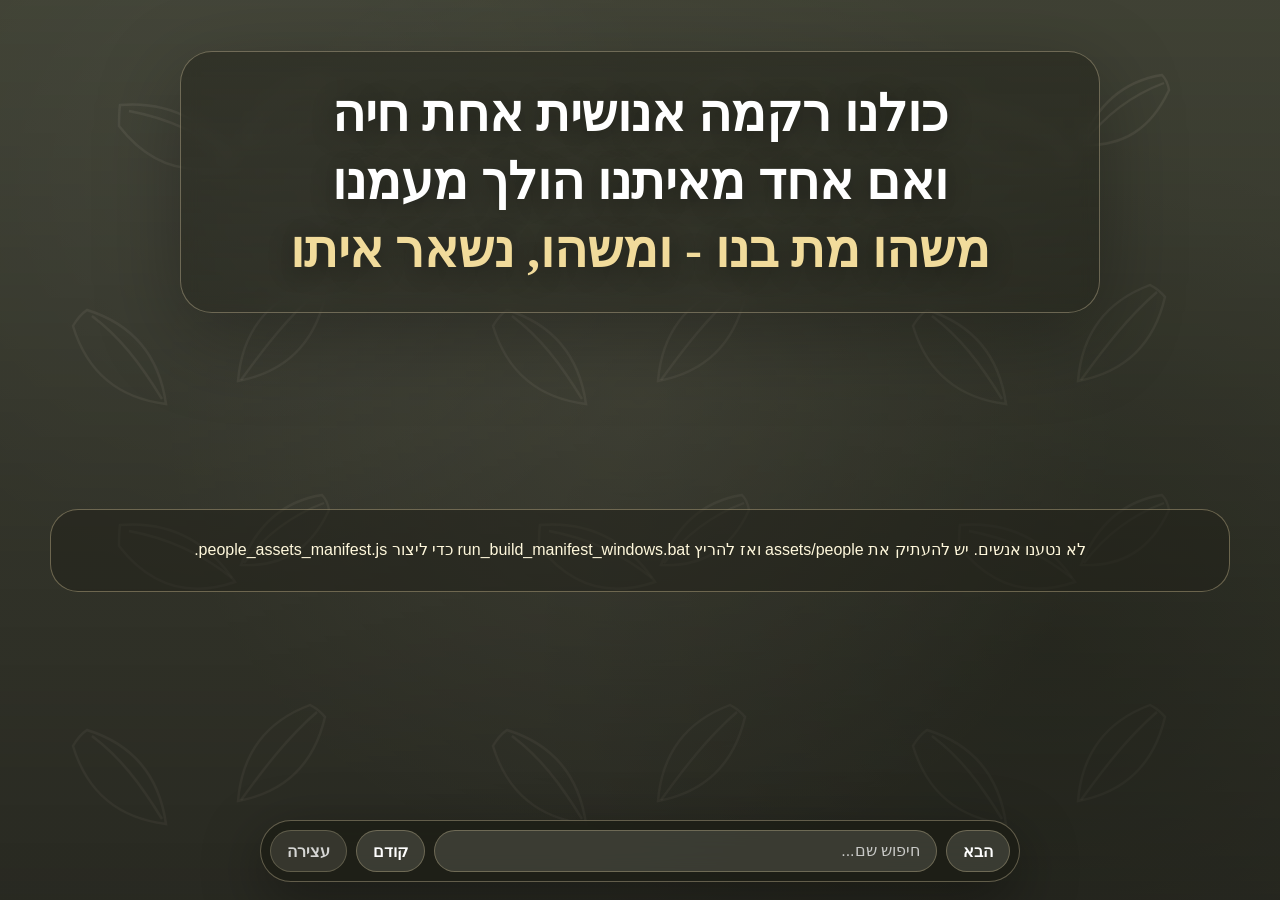
==== commit 6160ffc3: "Add files via upload" ====
--- a/version_fade_search/index.html
+++ b/version_fade_search/index.html
@@ -3,21 +3,56 @@
 <head>
 <meta charset="utf-8">
 <meta name="viewport" content="width=device-width,initial-scale=1">
-<title>Memorial faded leaf version</title>
-<link rel="stylesheet" href="styles.css?v=fade-leaf-assets-v2">
+<title>לזכרם - faded leaf</title>
+<link rel="stylesheet" href="styles.css?v=fade-leaf-assets-v3">
 </head>
 <body>
-<main class="memorial-page" aria-label="memorial strip">
-<div class="leaf-bg" aria-hidden="true"></div><div class="leaf-darken" aria-hidden="true"></div>
-<header class="poem-panel"><h1><span id="poem1"></span><span id="poem2"></span><span id="poem3"></span></h1></header>
-<section class="stage-shell" aria-label="memory rotating cards"><div class="memory-stage" id="memoryStage" aria-live="polite"></div></section>
-<p class="count-line" id="countLine"></p>
-<nav class="floating-controls" aria-label="controls"><button id="nextBtn" type="button" class="nav-btn">Next</button><label class="search-wrap"><span class="sr-only">Search</span><input id="searchInput" type="search" autocomplete="off" placeholder="Search"></label><button id="prevBtn" type="button" class="nav-btn">Back</button><button id="pauseBtn" type="button" class="nav-btn ghost" aria-pressed="false">Pause</button></nav>
+<main class="memorial-page" aria-label="רצועת זיכרון">
+  <div class="leaf-bg" aria-hidden="true"></div>
+  <div class="leaf-darken" aria-hidden="true"></div>
+
+  <header class="poem-panel">
+    <h1>
+      <span id="poem1"></span>
+      <span id="poem2"></span>
+      <span id="poem3"></span>
+    </h1>
+  </header>
+
+  <section class="stage-shell" aria-label="כרטיסי זיכרון מתחלפים">
+    <div class="memory-stage" id="memoryStage" aria-live="polite"></div>
+  </section>
+
+  <p class="count-line" id="countLine"></p>
+
+  <nav class="floating-controls" aria-label="בקרת רצועת זיכרון">
+    <button id="nextBtn" type="button" class="nav-btn">הבא</button>
+    <label class="search-wrap">
+      <span class="sr-only">חיפוש</span>
+      <input id="searchInput" type="search" autocomplete="off" placeholder="חיפוש שם...">
+    </label>
+    <button id="prevBtn" type="button" class="nav-btn">קודם</button>
+    <button id="pauseBtn" type="button" class="nav-btn ghost" aria-pressed="false">עצירה</button>
+  </nav>
 </main>
-<div class="person-modal" id="personModal" role="dialog" aria-modal="true" aria-hidden="true" aria-labelledby="modalName"><div class="modal-backdrop" data-close-modal></div><section class="modal-card" tabindex="-1"><button type="button" class="modal-close" data-close-modal aria-label="close">×</button><aside class="modal-side"><figure class="modal-image" id="modalImage"></figure></aside><div class="modal-text"><p class="modal-kicker" id="modalKicker"></p><h2 id="modalName"></h2><p class="modal-meta" id="modalMeta"></p><div class="modal-profile" id="modalProfile"></div></div></section></div>
-<script src="data.js?v=fade-leaf-assets-v2"></script>
-<script src="data.example.js?v=fade-leaf-assets-v2"></script>
-<script src="people_assets_manifest.js?v=fade-leaf-assets-v2"></script>
-<script src="app.js?v=fade-leaf-assets-v2"></script>
+
+<div class="person-modal" id="personModal" role="dialog" aria-modal="true" aria-hidden="true" aria-labelledby="modalName">
+  <div class="modal-backdrop" data-close-modal></div>
+  <section class="modal-card" tabindex="-1">
+    <button type="button" class="modal-close" data-close-modal aria-label="סגירה">×</button>
+    <figure class="modal-image" id="modalImage"></figure>
+    <div class="modal-text">
+      <p class="modal-kicker" id="modalKicker"></p>
+      <h2 id="modalName"></h2>
+      <p class="modal-meta" id="modalMeta"></p>
+      <div class="modal-story" id="modalStory"></div>
+      <div class="modal-thumbs" id="modalThumbs" aria-label="תמונות נוספות"></div>
+    </div>
+  </section>
+</div>
+
+<!-- אין כאן data.js כדי שלא תהיה שגיאת 404. כל האנשים נטענים מהקובץ שנוצר: people_assets_manifest.js -->
+<script src="people_assets_manifest.js?v=fade-leaf-assets-v3"></script>
+<script src="app.js?v=fade-leaf-assets-v3"></script>
 </body>
 </html>
--- a/version_fade_search/styles.css
+++ b/version_fade_search/styles.css
@@ -1 +1 @@
-*,*::before,*::after{box-sizing:border-box}html,body{margin:0;min-height:100%;background:#201e17;color:#fff;font-family:Assistant,Heebo,Arial,sans-serif;overflow-x:hidden}button,input{font:inherit}.memorial-page{min-height:100vh;position:relative;isolation:isolate;padding:clamp(22px,4vw,56px) clamp(12px,3vw,42px) 118px;display:grid;grid-template-rows:auto 1fr auto;align-items:center}.leaf-bg,.leaf-darken{position:fixed;inset:0;pointer-events:none}.leaf-bg{z-index:-3;background-color:#6e7157;background-image:radial-gradient(circle at 20% 20%,rgba(255,255,255,.09),transparent 26rem),radial-gradient(circle at 82% 72%,rgba(40,48,27,.36),transparent 32rem),url("data:image/svg+xml,%3Csvg xmlns='http://www.w3.org/2000/svg' width='420' height='420' viewBox='0 0 420 420'%3E%3Cg fill='none' stroke='%23f1e3c2' stroke-opacity='.22' stroke-width='2.4'%3E%3Cpath d='M77 70c45 14 72 45 79 94-48-6-79-32-93-78 4-7 8-12 14-16Z'/%3E%3Cpath d='M82 76c28 21 48 47 70 83'/%3E%3Cpath d='M300 45c-43 16-68 48-72 96 48-9 76-37 87-84-4-5-9-9-15-12Z'/%3E%3Cpath d='M307 52c-29 25-52 55-76 88'/%3E%3Cpath d='M110 285c48-4 86 14 115 57-47 16-85 4-116-36 0-8 0-14 1-21Z'/%3E%3Cpath d='M119 291c38 7 72 22 103 47'/%3E%3Cpath d='M312 255c-38 6-65 29-81 70 42 2 70-16 88-55-1-6-3-11-7-15Z'/%3E%3Cpath d='M314 263c-32 12-58 31-80 60'/%3E%3C/g%3E%3C/svg%3E");background-size:cover,cover,420px 420px;background-position:center;filter:saturate(.8) brightness(.82)}.leaf-darken{z-index:-2;background:linear-gradient(180deg,rgba(13,15,10,.34),rgba(10,10,8,.62)),radial-gradient(circle at 50% 44%,rgba(255,245,217,.1),transparent 30rem);backdrop-filter:blur(.4px)}.poem-panel{width:min(920px,100%);margin:0 auto 22px;border:1px solid rgba(241,225,183,.32);border-radius:32px;background:linear-gradient(180deg,rgba(33,34,25,.52),rgba(23,24,17,.34));box-shadow:0 24px 85px rgba(0,0,0,.30);backdrop-filter:blur(8px);padding:clamp(16px,3vw,30px) clamp(18px,5vw,52px);text-align:center}.poem-panel h1{margin:0;display:grid;gap:4px;font-family:"Frank Ruhl Libre",Georgia,serif;font-size:clamp(1.55rem,4vw,3.25rem);line-height:1.25;font-weight:900;text-shadow:0 4px 24px rgba(0,0,0,.42)}.poem-panel h1 span:last-child{color:#f1db9b}.stage-shell{width:min(1180px,100%);margin:auto;display:grid;place-items:center}.memory-stage{width:100%;display:grid;grid-template-columns:repeat(3,minmax(0,1fr));gap:clamp(14px,2vw,22px);align-items:stretch}.memory-card{appearance:none;width:100%;border:1px solid rgba(237,218,168,.35);border-radius:999px 999px 40px 40px;background:linear-gradient(180deg,rgba(255,250,237,.78),rgba(236,223,188,.54));box-shadow:0 22px 58px rgba(0,0,0,.26);padding:10px 10px 16px;color:#242116;text-align:center;cursor:pointer;min-height:clamp(290px,34vw,390px);display:flex;flex-direction:column;justify-content:flex-start;opacity:0;transform:translateY(10px) scale(.98);transition:opacity .9s ease,transform .9s cubic-bezier(.16,1,.3,1),box-shadow .22s ease}.memory-card.is-visible{opacity:1;transform:translateY(0) scale(1)}.memory-card:hover,.memory-card:focus-visible{outline:none;box-shadow:0 30px 75px rgba(0,0,0,.36);transform:translateY(-5px) scale(1.015)}.memory-photo{position:relative;overflow:hidden;border-radius:50%;aspect-ratio:1/1;width:min(82%,210px);margin:0 auto 12px;border:2px solid rgba(255,255,255,.72);background:linear-gradient(135deg,#e9dec0,#b3ad8c);box-shadow:inset 0 0 0 9px rgba(255,255,255,.15),0 14px 38px rgba(0,0,0,.18)}.memory-photo img{width:100%;height:100%;object-fit:cover;display:block}.memory-photo.no-photo::before{content:"";position:absolute;inset:20%;border-radius:50%;border:2px solid rgba(92,86,54,.28)}.memory-body{padding:0 12px}.memory-name{font-family:"Frank Ruhl Libre",Georgia,serif;font-size:clamp(1.22rem,2.2vw,1.65rem);line-height:1.15;color:#262214;font-weight:900}.memory-zl{display:inline-block;color:#9d7724;font-size:.82em;margin-inline-start:4px}.memory-meta{margin-top:8px;display:flex;justify-content:center;gap:6px;flex-wrap:wrap}.memory-meta span{border-radius:999px;background:rgba(255,255,255,.52);border:1px solid rgba(141,111,42,.18);padding:4px 9px;color:#4e5633;font-size:12px;font-weight:800}.memory-role{margin:9px auto 0;color:#554c34;font-size:13px;line-height:1.55;max-width:27ch;display:-webkit-box;-webkit-line-clamp:3;-webkit-box-orient:vertical;overflow:hidden}.count-line{margin:16px auto 0;text-align:center;color:rgba(255,248,220,.8);font-weight:800}.floating-controls{position:fixed;z-index:30;left:50%;bottom:18px;transform:translateX(-50%);width:min(760px,calc(100% - 22px));display:flex;align-items:center;justify-content:center;gap:9px;border:1px solid rgba(241,225,183,.32);border-radius:999px;background:rgba(27,28,20,.72);box-shadow:0 18px 60px rgba(0,0,0,.36);backdrop-filter:blur(14px);padding:9px}.nav-btn,.search-wrap input{height:42px;border-radius:999px;border:1px solid rgba(242,224,178,.28);background:rgba(255,250,236,.13);color:#fff}.nav-btn{padding:0 16px;cursor:pointer;font-weight:900}.nav-btn:hover,.nav-btn:focus-visible{background:rgba(241,225,183,.25);outline:none}.nav-btn.ghost{opacity:.82}.search-wrap{flex:1;min-width:120px}.search-wrap input{width:100%;padding:0 16px;text-align:right}.search-wrap input::placeholder{color:rgba(255,255,255,.72)}.sr-only{position:absolute;width:1px;height:1px;padding:0;margin:-1px;overflow:hidden;clip:rect(0,0,0,0);white-space:nowrap;border:0}.person-modal{position:fixed;inset:0;z-index:50;display:none;align-items:center;justify-content:center;padding:18px}.person-modal.is-open{display:flex}.modal-backdrop{position:absolute;inset:0;background:rgba(10,10,8,.62);backdrop-filter:blur(9px)}.modal-card{position:relative;z-index:1;width:min(1080px,100%);max-height:min(90vh,860px);overflow:auto;border-radius:34px;background:rgba(255,252,242,.98);box-shadow:0 30px 110px rgba(0,0,0,.52);display:grid;grid-template-columns:minmax(260px,.78fr) 1.22fr;gap:26px;padding:clamp(16px,3vw,30px);color:#272214}.modal-close{position:absolute;top:14px;inset-inline-start:14px;width:42px;height:42px;border-radius:999px;border:1px solid rgba(0,0,0,.12);background:#fff;cursor:pointer;font-size:25px;line-height:1;z-index:2}.modal-side{display:grid;align-content:start;gap:14px}.modal-image{margin:0;border-radius:28px;overflow:hidden;min-height:340px;background:#d9cfac;display:grid;place-items:center;box-shadow:inset 0 0 0 1px rgba(78,67,39,.16)}.modal-image img{width:100%;height:100%;object-fit:cover;display:block}.no-modal-photo{width:52%;aspect-ratio:1;border-radius:50%;border:2px solid rgba(92,86,54,.28)}.modal-kicker{margin:0 0 8px;color:#59643c;font-weight:900}.modal-text h2{margin:0 0 8px;font-family:"Frank Ruhl Libre",Georgia,serif;font-size:clamp(2rem,5vw,3.2rem);line-height:1.05}.modal-meta{font-weight:900;color:#8c6b22;margin:0 0 16px}.modal-profile{font-size:16px;line-height:1.85;color:#433925}.profile-section{margin:0 0 22px}.profile-section h3,.modal-gallery h3{font-family:"Frank Ruhl Libre",Georgia,serif;font-size:1.55rem;line-height:1.1;margin:0 0 12px;color:#2e2a1a}.fact-list{display:grid;gap:8px}.fact-row{display:grid;grid-template-columns:minmax(115px,.42fr) 1fr;gap:10px;padding:9px 12px;border:1px solid rgba(126,103,52,.14);border-radius:16px;background:rgba(238,228,199,.45)}.fact-row.full{display:block}.fact-row strong{color:#665224}.fact-row span{white-space:pre-wrap}.profile-body p{margin:0 0 12px}.modal-gallery{margin-top:22px;padding-top:18px;border-top:1px solid rgba(126,103,52,.2)}.thumb-grid{display:grid;grid-template-columns:repeat(6,minmax(0,1fr));gap:8px}.thumb-btn{appearance:none;border:1px solid rgba(126,103,52,.2);border-radius:14px;overflow:hidden;padding:0;background:#e8dec1;aspect-ratio:1;cursor:pointer}.thumb-btn img{width:100%;height:100%;object-fit:cover;display:block;transition:transform .2s ease}.thumb-btn:hover img,.thumb-btn:focus-visible img{transform:scale(1.05)}.thumb-btn:focus-visible{outline:3px solid rgba(126,103,52,.35)}.modal-empty{margin:0;padding:14px 16px;border-radius:18px;background:rgba(238,228,199,.45);border:1px solid rgba(126,103,52,.14);color:#6b5a36}.modal-empty.small{font-size:14px}@media (max-width:880px){.memory-stage{grid-template-columns:repeat(2,minmax(0,1fr))}.modal-card{grid-template-columns:1fr}.modal-image{min-height:260px;max-height:380px}.thumb-grid{grid-template-columns:repeat(5,minmax(0,1fr))}.floating-controls{bottom:10px}.nav-btn{padding:0 12px}}@media (max-width:520px){.memorial-page{padding-inline:9px;padding-bottom:114px}.poem-panel{border-radius:24px}.poem-panel h1{font-size:clamp(1.35rem,7vw,2rem)}.memory-stage{gap:10px}.memory-card{min-height:250px;border-radius:80px 80px 28px 28px;padding:8px}.memory-photo{width:min(86%,145px)}.memory-name{font-size:1.05rem}.memory-role{font-size:11.5px;-webkit-line-clamp:2}.memory-meta span{font-size:10.5px;padding:3px 6px}.floating-controls{gap:5px;padding:7px}.nav-btn,.search-wrap input{height:38px;font-size:12px}.nav-btn.ghost{display:none}.modal-card{border-radius:24px;padding:14px}.modal-image{min-height:220px}.fact-row{grid-template-columns:1fr;gap:2px}.thumb-grid{grid-template-columns:repeat(3,minmax(0,1fr))}}@media (prefers-reduced-motion:reduce){*,*::before,*::after{animation:none!important;transition:none!important}.memory-card{opacity:1!important;transform:none!important}}
+*,*::before,*::after{box-sizing:border-box}html,body{margin:0;min-height:100%;background:#201e17;color:#fff;font-family:Assistant,Heebo,Arial,sans-serif;overflow-x:hidden}button,input{font:inherit}.memorial-page{min-height:100vh;position:relative;isolation:isolate;padding:clamp(22px,4vw,56px) clamp(12px,3vw,42px) 118px;display:grid;grid-template-rows:auto 1fr auto;align-items:center}.leaf-bg,.leaf-darken{position:fixed;inset:0;pointer-events:none}.leaf-bg{z-index:-3;background-color:#6e7157;background-image:radial-gradient(circle at 20% 20%,rgba(255,255,255,.09),transparent 26rem),radial-gradient(circle at 82% 72%,rgba(40,48,27,.36),transparent 32rem),url("data:image/svg+xml,%3Csvg xmlns='http://www.w3.org/2000/svg' width='420' height='420' viewBox='0 0 420 420'%3E%3Cg fill='none' stroke='%23f1e3c2' stroke-opacity='.22' stroke-width='2.4'%3E%3Cpath d='M77 70c45 14 72 45 79 94-48-6-79-32-93-78 4-7 8-12 14-16Z'/%3E%3Cpath d='M82 76c28 21 48 47 70 83'/%3E%3Cpath d='M300 45c-43 16-68 48-72 96 48-9 76-37 87-84-4-5-9-9-15-12Z'/%3E%3Cpath d='M307 52c-29 25-52 55-76 88'/%3E%3Cpath d='M110 285c48-4 86 14 115 57-47 16-85 4-116-36 0-8 0-14 1-21Z'/%3E%3Cpath d='M119 291c38 7 72 22 103 47'/%3E%3Cpath d='M312 255c-38 6-65 29-81 70 42 2 70-16 88-55-1-6-3-11-7-15Z'/%3E%3Cpath d='M314 263c-32 12-58 31-80 60'/%3E%3C/g%3E%3C/svg%3E");background-size:cover,cover,420px 420px;background-position:center;filter:saturate(.8) brightness(.82)}.leaf-darken{z-index:-2;background:linear-gradient(180deg,rgba(13,15,10,.34),rgba(10,10,8,.62)),radial-gradient(circle at 50% 44%,rgba(255,245,217,.1),transparent 30rem);backdrop-filter:blur(.4px)}.poem-panel{width:min(920px,100%);margin:0 auto 22px;border:1px solid rgba(241,225,183,.32);border-radius:32px;background:linear-gradient(180deg,rgba(33,34,25,.52),rgba(23,24,17,.34));box-shadow:0 24px 85px rgba(0,0,0,.30);backdrop-filter:blur(8px);padding:clamp(16px,3vw,30px) clamp(18px,5vw,52px);text-align:center}.poem-panel h1{margin:0;display:grid;gap:4px;font-family:"Frank Ruhl Libre",Georgia,serif;font-size:clamp(1.55rem,4vw,3.25rem);line-height:1.25;font-weight:900;text-shadow:0 4px 24px rgba(0,0,0,.42)}.poem-panel h1 span:last-child{color:#f1db9b}.stage-shell{width:min(1180px,100%);margin:auto;display:grid;place-items:center}.memory-stage{width:100%;display:grid;grid-template-columns:repeat(3,minmax(0,1fr));gap:clamp(14px,2vw,22px);align-items:stretch}.memory-card{appearance:none;width:100%;border:1px solid rgba(237,218,168,.35);border-radius:999px 999px 40px 40px;background:linear-gradient(180deg,rgba(255,250,237,.78),rgba(236,223,188,.54));box-shadow:0 22px 58px rgba(0,0,0,.26);padding:10px 10px 16px;color:#242116;text-align:center;cursor:pointer;min-height:clamp(290px,34vw,390px);display:flex;flex-direction:column;justify-content:flex-start;opacity:0;transform:translateY(10px) scale(.98);transition:opacity .9s ease,transform .9s cubic-bezier(.16,1,.3,1),box-shadow .22s ease}.memory-card.is-visible{opacity:1;transform:translateY(0) scale(1)}.memory-card:hover,.memory-card:focus-visible{outline:none;box-shadow:0 30px 75px rgba(0,0,0,.36);transform:translateY(-5px) scale(1.015)}.memory-photo{position:relative;overflow:hidden;border-radius:50%;aspect-ratio:1/1;width:min(82%,210px);margin:0 auto 12px;border:2px solid rgba(255,255,255,.72);background:linear-gradient(135deg,#e9dec0,#b3ad8c);box-shadow:inset 0 0 0 9px rgba(255,255,255,.15),0 14px 38px rgba(0,0,0,.18)}.memory-photo img{width:100%;height:100%;object-fit:cover;display:block}.memory-photo.no-photo::before{content:"";position:absolute;inset:20%;border-radius:50%;border:2px solid rgba(92,86,54,.28)}.memory-body{padding:0 12px}.memory-name{font-family:"Frank Ruhl Libre",Georgia,serif;font-size:clamp(1.22rem,2.2vw,1.65rem);line-height:1.15;color:#262214;font-weight:900}.memory-zl{display:inline-block;color:#9d7724;font-size:.82em;margin-inline-start:4px}.memory-meta{margin-top:8px;display:flex;justify-content:center;gap:6px;flex-wrap:wrap}.memory-meta span{border-radius:999px;background:rgba(255,255,255,.52);border:1px solid rgba(141,111,42,.18);padding:4px 9px;color:#4e5633;font-size:12px;font-weight:800}.memory-role{margin:9px auto 0;color:#554c34;font-size:13px;line-height:1.55;max-width:27ch;display:-webkit-box;-webkit-line-clamp:3;-webkit-box-orient:vertical;overflow:hidden}.empty-state{grid-column:1/-1;text-align:center;padding:26px;border:1px solid rgba(237,218,168,.35);border-radius:28px;background:rgba(33,34,25,.52);color:#fff8dc;line-height:1.8}.count-line{margin:16px auto 0;text-align:center;color:rgba(255,248,220,.8);font-weight:800}.floating-controls{position:fixed;z-index:30;left:50%;bottom:18px;transform:translateX(-50%);width:min(760px,calc(100% - 22px));display:flex;align-items:center;justify-content:center;gap:9px;border:1px solid rgba(241,225,183,.32);border-radius:999px;background:rgba(27,28,20,.72);box-shadow:0 18px 60px rgba(0,0,0,.36);backdrop-filter:blur(14px);padding:9px}.nav-btn,.search-wrap input{height:42px;border-radius:999px;border:1px solid rgba(242,224,178,.28);background:rgba(255,250,236,.13);color:#fff}.nav-btn{padding:0 16px;cursor:pointer;font-weight:900}.nav-btn:hover,.nav-btn:focus-visible{background:rgba(241,225,183,.25);outline:none}.nav-btn.ghost{opacity:.82}.search-wrap{flex:1;min-width:120px}.search-wrap input{width:100%;padding:0 16px;text-align:right}.search-wrap input::placeholder{color:rgba(255,255,255,.72)}.sr-only{position:absolute;width:1px;height:1px;padding:0;margin:-1px;overflow:hidden;clip:rect(0,0,0,0);white-space:nowrap;border:0}.person-modal{position:fixed;inset:0;z-index:50;display:none;align-items:center;justify-content:center;padding:18px}.person-modal.is-open{display:flex}.modal-backdrop{position:absolute;inset:0;background:rgba(10,10,8,.58);backdrop-filter:blur(9px)}.modal-card{position:relative;z-index:1;width:min(920px,100%);max-height:min(88vh,820px);overflow:auto;border-radius:34px;background:rgba(255,252,242,.97);box-shadow:0 30px 110px rgba(0,0,0,.48);display:grid;grid-template-columns:minmax(240px,.85fr) 1.15fr;gap:24px;padding:clamp(16px,3vw,28px);color:#272214}.modal-close{position:absolute;top:14px;inset-inline-start:14px;width:42px;height:42px;border-radius:999px;border:1px solid rgba(0,0,0,.12);background:#fff;cursor:pointer;font-size:24px;z-index:2}.modal-image{margin:0;border-radius:28px;overflow:hidden;min-height:320px;background:#d9cfac;display:grid;place-items:center}.modal-image img{width:100%;height:100%;object-fit:cover;display:block}.modal-kicker{margin:0 0 8px;color:#59643c;font-weight:900}.modal-text h2{margin:0 0 8px;font-family:"Frank Ruhl Libre",Georgia,serif;font-size:clamp(2rem,5vw,3.2rem);line-height:1.05}.modal-meta{font-weight:900;color:#8c6b22;margin:0 0 14px}.modal-story{font-size:16px;line-height:1.85;color:#433925;margin:0}.modal-story p{margin:0 0 12px}.modal-thumbs{margin-top:18px;display:grid;grid-template-columns:repeat(5,minmax(0,1fr));gap:8px}.modal-thumb{appearance:none;border:1px solid rgba(126,103,52,.22);border-radius:12px;overflow:hidden;padding:0;background:#e8dec1;aspect-ratio:1;cursor:pointer}.modal-thumb img{width:100%;height:100%;object-fit:cover;display:block}.modal-thumb:hover,.modal-thumb:focus-visible{outline:3px solid rgba(126,103,52,.28)}@media (max-width:880px){.memory-stage{grid-template-columns:repeat(2,minmax(0,1fr))}.modal-card{grid-template-columns:1fr}.modal-image{min-height:260px;max-height:360px}.floating-controls{bottom:10px}.nav-btn{padding:0 12px}}@media (max-width:520px){.memorial-page{padding-inline:9px;padding-bottom:114px}.poem-panel{border-radius:24px}.poem-panel h1{font-size:clamp(1.35rem,7vw,2rem)}.memory-stage{gap:10px}.memory-card{min-height:250px;border-radius:80px 80px 28px 28px;padding:8px}.memory-photo{width:min(86%,145px)}.memory-name{font-size:1.05rem}.memory-role{font-size:11.5px;-webkit-line-clamp:2}.memory-meta span{font-size:10.5px;padding:3px 6px}.floating-controls{gap:5px;padding:7px}.nav-btn,.search-wrap input{height:38px;font-size:12px}.nav-btn.ghost{display:none}.modal-card{border-radius:24px;padding:14px}.modal-thumbs{grid-template-columns:repeat(3,minmax(0,1fr))}}@media (prefers-reduced-motion:reduce){*,*::before,*::after{animation:none!important;transition:none!important}.memory-card{opacity:1!important;transform:none!important}}
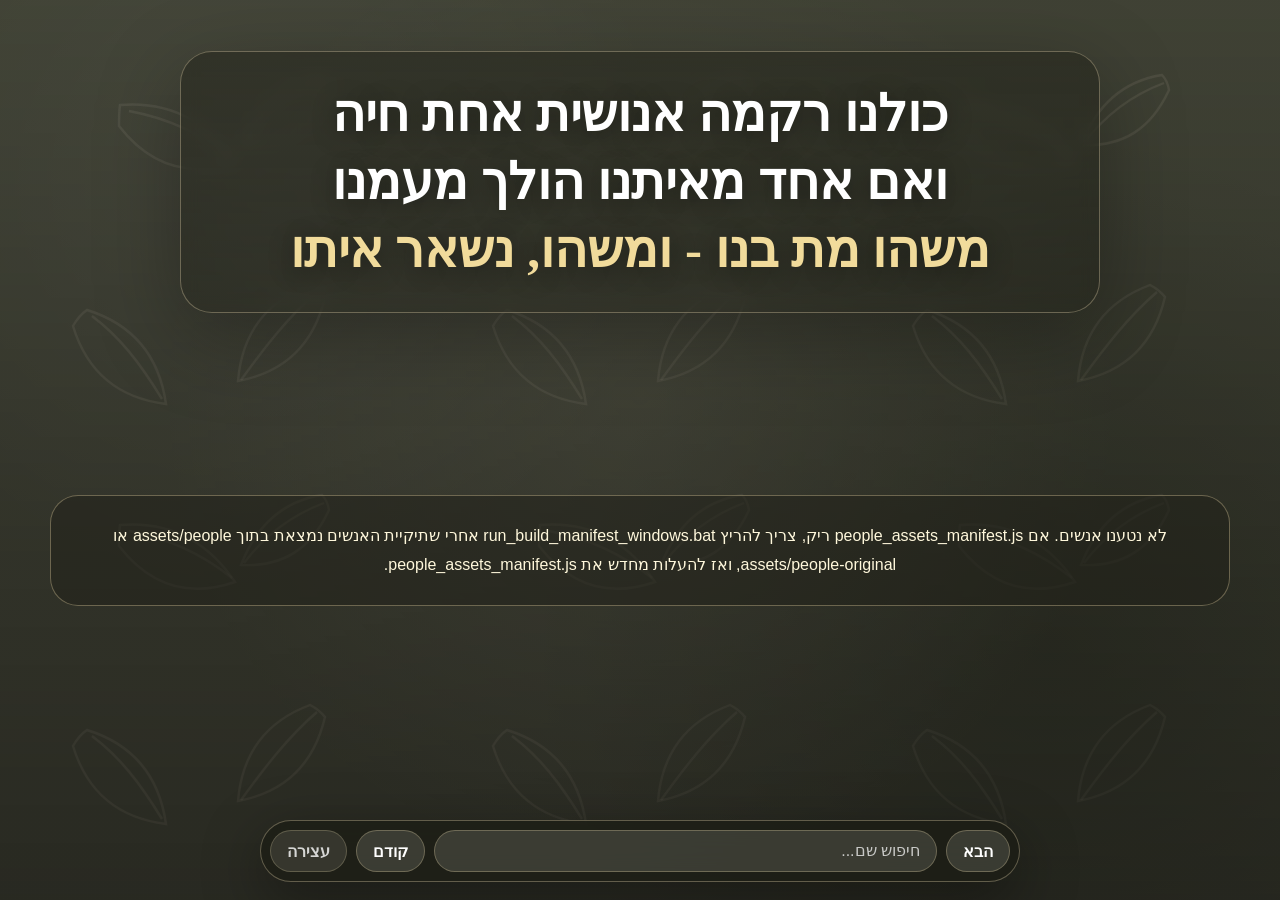
==== commit dd12e8a1: "Add files via upload" ====
--- a/version_fade_search/index.html
+++ b/version_fade_search/index.html
@@ -4,7 +4,7 @@
 <meta charset="utf-8">
 <meta name="viewport" content="width=device-width,initial-scale=1">
 <title>לזכרם - faded leaf</title>
-<link rel="stylesheet" href="styles.css?v=fade-leaf-assets-v3">
+<link rel="stylesheet" href="styles.css?v=fade-leaf-assets-v4">
 </head>
 <body>
 <main class="memorial-page" aria-label="רצועת זיכרון">
@@ -51,8 +51,8 @@
   </section>
 </div>
 
-<!-- אין כאן data.js כדי שלא תהיה שגיאת 404. כל האנשים נטענים מהקובץ שנוצר: people_assets_manifest.js -->
-<script src="people_assets_manifest.js?v=fade-leaf-assets-v3"></script>
-<script src="app.js?v=fade-leaf-assets-v3"></script>
+<!-- אין כאן data.js. כל האנשים נטענים מהקובץ שנוצר: people_assets_manifest.js. v4 תומך גם ב-assets/people-original -->
+<script src="people_assets_manifest.js?v=fade-leaf-assets-v4"></script>
+<script src="app.js?v=fade-leaf-assets-v4"></script>
 </body>
 </html>
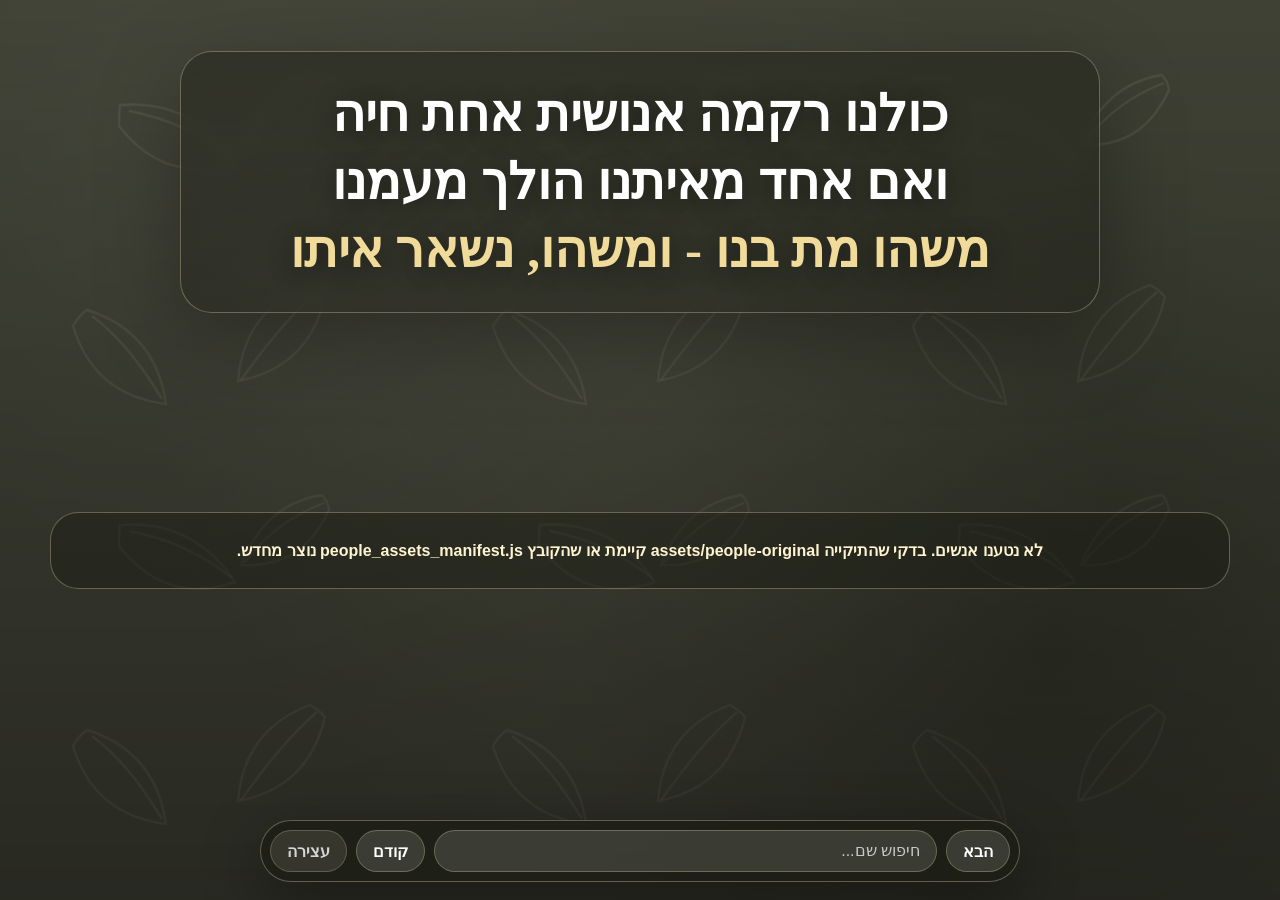
==== commit d8ae7804: "Add files via upload" ====
--- a/version_fade_search/index.html
+++ b/version_fade_search/index.html
@@ -4,55 +4,19 @@
 <meta charset="utf-8">
 <meta name="viewport" content="width=device-width,initial-scale=1">
 <title>לזכרם - faded leaf</title>
-<link rel="stylesheet" href="styles.css?v=fade-leaf-assets-v4">
+<link rel="stylesheet" href="styles.css?v=fade-leaf-assets-v5-original-design">
 </head>
 <body>
 <main class="memorial-page" aria-label="רצועת זיכרון">
-  <div class="leaf-bg" aria-hidden="true"></div>
-  <div class="leaf-darken" aria-hidden="true"></div>
-
-  <header class="poem-panel">
-    <h1>
-      <span id="poem1"></span>
-      <span id="poem2"></span>
-      <span id="poem3"></span>
-    </h1>
-  </header>
-
-  <section class="stage-shell" aria-label="כרטיסי זיכרון מתחלפים">
-    <div class="memory-stage" id="memoryStage" aria-live="polite"></div>
-  </section>
-
-  <p class="count-line" id="countLine"></p>
-
-  <nav class="floating-controls" aria-label="בקרת רצועת זיכרון">
-    <button id="nextBtn" type="button" class="nav-btn">הבא</button>
-    <label class="search-wrap">
-      <span class="sr-only">חיפוש</span>
-      <input id="searchInput" type="search" autocomplete="off" placeholder="חיפוש שם...">
-    </label>
-    <button id="prevBtn" type="button" class="nav-btn">קודם</button>
-    <button id="pauseBtn" type="button" class="nav-btn ghost" aria-pressed="false">עצירה</button>
-  </nav>
+<div class="leaf-bg" aria-hidden="true"></div><div class="leaf-darken" aria-hidden="true"></div>
+<header class="poem-panel"><h1><span id="poem1"></span><span id="poem2"></span><span id="poem3"></span></h1></header>
+<section class="stage-shell" aria-label="כרטיסי זיכרון מתחלפים"><div class="memory-stage" id="memoryStage" aria-live="polite"></div></section>
+<p class="count-line" id="countLine"></p>
+<nav class="floating-controls" aria-label="בקרת רצועת זיכרון"><button id="nextBtn" type="button" class="nav-btn">הבא</button><label class="search-wrap"><span class="sr-only">חיפוש</span><input id="searchInput" type="search" autocomplete="off" placeholder="חיפוש שם..."></label><button id="prevBtn" type="button" class="nav-btn">קודם</button><button id="pauseBtn" type="button" class="nav-btn ghost" aria-pressed="false">עצירה</button></nav>
 </main>
-
-<div class="person-modal" id="personModal" role="dialog" aria-modal="true" aria-hidden="true" aria-labelledby="modalName">
-  <div class="modal-backdrop" data-close-modal></div>
-  <section class="modal-card" tabindex="-1">
-    <button type="button" class="modal-close" data-close-modal aria-label="סגירה">×</button>
-    <figure class="modal-image" id="modalImage"></figure>
-    <div class="modal-text">
-      <p class="modal-kicker" id="modalKicker"></p>
-      <h2 id="modalName"></h2>
-      <p class="modal-meta" id="modalMeta"></p>
-      <div class="modal-story" id="modalStory"></div>
-      <div class="modal-thumbs" id="modalThumbs" aria-label="תמונות נוספות"></div>
-    </div>
-  </section>
-</div>
-
-<!-- אין כאן data.js. כל האנשים נטענים מהקובץ שנוצר: people_assets_manifest.js. v4 תומך גם ב-assets/people-original -->
-<script src="people_assets_manifest.js?v=fade-leaf-assets-v4"></script>
-<script src="app.js?v=fade-leaf-assets-v4"></script>
+<div class="person-modal" id="personModal" role="dialog" aria-modal="true" aria-hidden="true" aria-labelledby="modalName"><div class="modal-backdrop" data-close-modal></div><section class="modal-card" tabindex="-1"><button type="button" class="modal-close" data-close-modal aria-label="סגירה">×</button><figure class="modal-image" id="modalImage"></figure><div class="modal-text"><p class="modal-kicker" id="modalKicker"></p><h2 id="modalName"></h2><p class="modal-meta" id="modalMeta"></p><div class="modal-story" id="modalStory"></div><div class="modal-thumbs" id="modalThumbs" aria-label="תמונות נוספות"></div></div></section></div>
+<!-- אין data.js. אם people_assets_manifest.js ריק, app.js ינסה לטעון אוטומטית מ-GitHub Pages. -->
+<script src="people_assets_manifest.js?v=fade-leaf-assets-v5-original-design"></script>
+<script src="app.js?v=fade-leaf-assets-v5-original-design"></script>
 </body>
 </html>
--- a/version_fade_search/styles.css
+++ b/version_fade_search/styles.css
@@ -1 +1,4 @@
-*,*::before,*::after{box-sizing:border-box}html,body{margin:0;min-height:100%;background:#201e17;color:#fff;font-family:Assistant,Heebo,Arial,sans-serif;overflow-x:hidden}button,input{font:inherit}.memorial-page{min-height:100vh;position:relative;isolation:isolate;padding:clamp(22px,4vw,56px) clamp(12px,3vw,42px) 118px;display:grid;grid-template-rows:auto 1fr auto;align-items:center}.leaf-bg,.leaf-darken{position:fixed;inset:0;pointer-events:none}.leaf-bg{z-index:-3;background-color:#6e7157;background-image:radial-gradient(circle at 20% 20%,rgba(255,255,255,.09),transparent 26rem),radial-gradient(circle at 82% 72%,rgba(40,48,27,.36),transparent 32rem),url("data:image/svg+xml,%3Csvg xmlns='http://www.w3.org/2000/svg' width='420' height='420' viewBox='0 0 420 420'%3E%3Cg fill='none' stroke='%23f1e3c2' stroke-opacity='.22' stroke-width='2.4'%3E%3Cpath d='M77 70c45 14 72 45 79 94-48-6-79-32-93-78 4-7 8-12 14-16Z'/%3E%3Cpath d='M82 76c28 21 48 47 70 83'/%3E%3Cpath d='M300 45c-43 16-68 48-72 96 48-9 76-37 87-84-4-5-9-9-15-12Z'/%3E%3Cpath d='M307 52c-29 25-52 55-76 88'/%3E%3Cpath d='M110 285c48-4 86 14 115 57-47 16-85 4-116-36 0-8 0-14 1-21Z'/%3E%3Cpath d='M119 291c38 7 72 22 103 47'/%3E%3Cpath d='M312 255c-38 6-65 29-81 70 42 2 70-16 88-55-1-6-3-11-7-15Z'/%3E%3Cpath d='M314 263c-32 12-58 31-80 60'/%3E%3C/g%3E%3C/svg%3E");background-size:cover,cover,420px 420px;background-position:center;filter:saturate(.8) brightness(.82)}.leaf-darken{z-index:-2;background:linear-gradient(180deg,rgba(13,15,10,.34),rgba(10,10,8,.62)),radial-gradient(circle at 50% 44%,rgba(255,245,217,.1),transparent 30rem);backdrop-filter:blur(.4px)}.poem-panel{width:min(920px,100%);margin:0 auto 22px;border:1px solid rgba(241,225,183,.32);border-radius:32px;background:linear-gradient(180deg,rgba(33,34,25,.52),rgba(23,24,17,.34));box-shadow:0 24px 85px rgba(0,0,0,.30);backdrop-filter:blur(8px);padding:clamp(16px,3vw,30px) clamp(18px,5vw,52px);text-align:center}.poem-panel h1{margin:0;display:grid;gap:4px;font-family:"Frank Ruhl Libre",Georgia,serif;font-size:clamp(1.55rem,4vw,3.25rem);line-height:1.25;font-weight:900;text-shadow:0 4px 24px rgba(0,0,0,.42)}.poem-panel h1 span:last-child{color:#f1db9b}.stage-shell{width:min(1180px,100%);margin:auto;display:grid;place-items:center}.memory-stage{width:100%;display:grid;grid-template-columns:repeat(3,minmax(0,1fr));gap:clamp(14px,2vw,22px);align-items:stretch}.memory-card{appearance:none;width:100%;border:1px solid rgba(237,218,168,.35);border-radius:999px 999px 40px 40px;background:linear-gradient(180deg,rgba(255,250,237,.78),rgba(236,223,188,.54));box-shadow:0 22px 58px rgba(0,0,0,.26);padding:10px 10px 16px;color:#242116;text-align:center;cursor:pointer;min-height:clamp(290px,34vw,390px);display:flex;flex-direction:column;justify-content:flex-start;opacity:0;transform:translateY(10px) scale(.98);transition:opacity .9s ease,transform .9s cubic-bezier(.16,1,.3,1),box-shadow .22s ease}.memory-card.is-visible{opacity:1;transform:translateY(0) scale(1)}.memory-card:hover,.memory-card:focus-visible{outline:none;box-shadow:0 30px 75px rgba(0,0,0,.36);transform:translateY(-5px) scale(1.015)}.memory-photo{position:relative;overflow:hidden;border-radius:50%;aspect-ratio:1/1;width:min(82%,210px);margin:0 auto 12px;border:2px solid rgba(255,255,255,.72);background:linear-gradient(135deg,#e9dec0,#b3ad8c);box-shadow:inset 0 0 0 9px rgba(255,255,255,.15),0 14px 38px rgba(0,0,0,.18)}.memory-photo img{width:100%;height:100%;object-fit:cover;display:block}.memory-photo.no-photo::before{content:"";position:absolute;inset:20%;border-radius:50%;border:2px solid rgba(92,86,54,.28)}.memory-body{padding:0 12px}.memory-name{font-family:"Frank Ruhl Libre",Georgia,serif;font-size:clamp(1.22rem,2.2vw,1.65rem);line-height:1.15;color:#262214;font-weight:900}.memory-zl{display:inline-block;color:#9d7724;font-size:.82em;margin-inline-start:4px}.memory-meta{margin-top:8px;display:flex;justify-content:center;gap:6px;flex-wrap:wrap}.memory-meta span{border-radius:999px;background:rgba(255,255,255,.52);border:1px solid rgba(141,111,42,.18);padding:4px 9px;color:#4e5633;font-size:12px;font-weight:800}.memory-role{margin:9px auto 0;color:#554c34;font-size:13px;line-height:1.55;max-width:27ch;display:-webkit-box;-webkit-line-clamp:3;-webkit-box-orient:vertical;overflow:hidden}.empty-state{grid-column:1/-1;text-align:center;padding:26px;border:1px solid rgba(237,218,168,.35);border-radius:28px;background:rgba(33,34,25,.52);color:#fff8dc;line-height:1.8}.count-line{margin:16px auto 0;text-align:center;color:rgba(255,248,220,.8);font-weight:800}.floating-controls{position:fixed;z-index:30;left:50%;bottom:18px;transform:translateX(-50%);width:min(760px,calc(100% - 22px));display:flex;align-items:center;justify-content:center;gap:9px;border:1px solid rgba(241,225,183,.32);border-radius:999px;background:rgba(27,28,20,.72);box-shadow:0 18px 60px rgba(0,0,0,.36);backdrop-filter:blur(14px);padding:9px}.nav-btn,.search-wrap input{height:42px;border-radius:999px;border:1px solid rgba(242,224,178,.28);background:rgba(255,250,236,.13);color:#fff}.nav-btn{padding:0 16px;cursor:pointer;font-weight:900}.nav-btn:hover,.nav-btn:focus-visible{background:rgba(241,225,183,.25);outline:none}.nav-btn.ghost{opacity:.82}.search-wrap{flex:1;min-width:120px}.search-wrap input{width:100%;padding:0 16px;text-align:right}.search-wrap input::placeholder{color:rgba(255,255,255,.72)}.sr-only{position:absolute;width:1px;height:1px;padding:0;margin:-1px;overflow:hidden;clip:rect(0,0,0,0);white-space:nowrap;border:0}.person-modal{position:fixed;inset:0;z-index:50;display:none;align-items:center;justify-content:center;padding:18px}.person-modal.is-open{display:flex}.modal-backdrop{position:absolute;inset:0;background:rgba(10,10,8,.58);backdrop-filter:blur(9px)}.modal-card{position:relative;z-index:1;width:min(920px,100%);max-height:min(88vh,820px);overflow:auto;border-radius:34px;background:rgba(255,252,242,.97);box-shadow:0 30px 110px rgba(0,0,0,.48);display:grid;grid-template-columns:minmax(240px,.85fr) 1.15fr;gap:24px;padding:clamp(16px,3vw,28px);color:#272214}.modal-close{position:absolute;top:14px;inset-inline-start:14px;width:42px;height:42px;border-radius:999px;border:1px solid rgba(0,0,0,.12);background:#fff;cursor:pointer;font-size:24px;z-index:2}.modal-image{margin:0;border-radius:28px;overflow:hidden;min-height:320px;background:#d9cfac;display:grid;place-items:center}.modal-image img{width:100%;height:100%;object-fit:cover;display:block}.modal-kicker{margin:0 0 8px;color:#59643c;font-weight:900}.modal-text h2{margin:0 0 8px;font-family:"Frank Ruhl Libre",Georgia,serif;font-size:clamp(2rem,5vw,3.2rem);line-height:1.05}.modal-meta{font-weight:900;color:#8c6b22;margin:0 0 14px}.modal-story{font-size:16px;line-height:1.85;color:#433925;margin:0}.modal-story p{margin:0 0 12px}.modal-thumbs{margin-top:18px;display:grid;grid-template-columns:repeat(5,minmax(0,1fr));gap:8px}.modal-thumb{appearance:none;border:1px solid rgba(126,103,52,.22);border-radius:12px;overflow:hidden;padding:0;background:#e8dec1;aspect-ratio:1;cursor:pointer}.modal-thumb img{width:100%;height:100%;object-fit:cover;display:block}.modal-thumb:hover,.modal-thumb:focus-visible{outline:3px solid rgba(126,103,52,.28)}@media (max-width:880px){.memory-stage{grid-template-columns:repeat(2,minmax(0,1fr))}.modal-card{grid-template-columns:1fr}.modal-image{min-height:260px;max-height:360px}.floating-controls{bottom:10px}.nav-btn{padding:0 12px}}@media (max-width:520px){.memorial-page{padding-inline:9px;padding-bottom:114px}.poem-panel{border-radius:24px}.poem-panel h1{font-size:clamp(1.35rem,7vw,2rem)}.memory-stage{gap:10px}.memory-card{min-height:250px;border-radius:80px 80px 28px 28px;padding:8px}.memory-photo{width:min(86%,145px)}.memory-name{font-size:1.05rem}.memory-role{font-size:11.5px;-webkit-line-clamp:2}.memory-meta span{font-size:10.5px;padding:3px 6px}.floating-controls{gap:5px;padding:7px}.nav-btn,.search-wrap input{height:38px;font-size:12px}.nav-btn.ghost{display:none}.modal-card{border-radius:24px;padding:14px}.modal-thumbs{grid-template-columns:repeat(3,minmax(0,1fr))}}@media (prefers-reduced-motion:reduce){*,*::before,*::after{animation:none!important;transition:none!important}.memory-card{opacity:1!important;transform:none!important}}
+*,*::before,*::after{box-sizing:border-box}html,body{margin:0;min-height:100%;background:#201e17;color:#fff;font-family:Assistant,Heebo,Arial,sans-serif;overflow-x:hidden}button,input{font:inherit}.memorial-page{min-height:100vh;position:relative;isolation:isolate;padding:clamp(22px,4vw,56px) clamp(12px,3vw,42px) 118px;display:grid;grid-template-rows:auto 1fr auto;align-items:center}.leaf-bg,.leaf-darken{position:fixed;inset:0;pointer-events:none}.leaf-bg{z-index:-3;background-color:#6e7157;background-image:radial-gradient(circle at 20% 20%,rgba(255,255,255,.09),transparent 26rem),radial-gradient(circle at 82% 72%,rgba(40,48,27,.36),transparent 32rem),url("data:image/svg+xml,%3Csvg xmlns='http://www.w3.org/2000/svg' width='420' height='420' viewBox='0 0 420 420'%3E%3Cg fill='none' stroke='%23f1e3c2' stroke-opacity='.22' stroke-width='2.4'%3E%3Cpath d='M77 70c45 14 72 45 79 94-48-6-79-32-93-78 4-7 8-12 14-16Z'/%3E%3Cpath d='M82 76c28 21 48 47 70 83'/%3E%3Cpath d='M300 45c-43 16-68 48-72 96 48-9 76-37 87-84-4-5-9-9-15-12Z'/%3E%3Cpath d='M307 52c-29 25-52 55-76 88'/%3E%3Cpath d='M110 285c48-4 86 14 115 57-47 16-85 4-116-36 0-8 0-14 1-21Z'/%3E%3Cpath d='M119 291c38 7 72 22 103 47'/%3E%3Cpath d='M312 255c-38 6-65 29-81 70 42 2 70-16 88-55-1-6-3-11-7-15Z'/%3E%3Cpath d='M314 263c-32 12-58 31-80 60'/%3E%3C/g%3E%3C/svg%3E");background-size:cover,cover,420px 420px;background-position:center;filter:saturate(.8) brightness(.82)}.leaf-darken{z-index:-2;background:linear-gradient(180deg,rgba(13,15,10,.34),rgba(10,10,8,.62)),radial-gradient(circle at 50% 44%,rgba(255,245,217,.1),transparent 30rem);backdrop-filter:blur(.4px)}.poem-panel{width:min(920px,100%);margin:0 auto 22px;border:1px solid rgba(241,225,183,.32);border-radius:32px;background:linear-gradient(180deg,rgba(33,34,25,.52),rgba(23,24,17,.34));box-shadow:0 24px 85px rgba(0,0,0,.30);backdrop-filter:blur(8px);padding:clamp(16px,3vw,30px) clamp(18px,5vw,52px);text-align:center}.poem-panel h1{margin:0;display:grid;gap:4px;font-family:"Frank Ruhl Libre",Georgia,serif;font-size:clamp(1.55rem,4vw,3.25rem);line-height:1.25;font-weight:900;text-shadow:0 4px 24px rgba(0,0,0,.42)}.poem-panel h1 span:last-child{color:#f1db9b}.stage-shell{width:min(1180px,100%);margin:auto;display:grid;place-items:center}.memory-stage{width:100%;display:grid;grid-template-columns:repeat(3,minmax(0,1fr));gap:clamp(14px,2vw,22px);align-items:stretch}.memory-card{appearance:none;width:100%;border:1px solid rgba(237,218,168,.35);border-radius:999px 999px 40px 40px;background:linear-gradient(180deg,rgba(255,250,237,.78),rgba(236,223,188,.54));box-shadow:0 22px 58px rgba(0,0,0,.26);padding:10px 10px 16px;color:#242116;text-align:center;cursor:pointer;min-height:clamp(290px,34vw,390px);display:flex;flex-direction:column;justify-content:flex-start;opacity:0;transform:translateY(10px) scale(.98);transition:opacity .9s ease,transform .9s cubic-bezier(.16,1,.3,1),box-shadow .22s ease}.memory-card.is-visible{opacity:1;transform:translateY(0) scale(1)}.memory-card:hover,.memory-card:focus-visible{outline:none;box-shadow:0 30px 75px rgba(0,0,0,.36);transform:translateY(-5px) scale(1.015)}.memory-photo{position:relative;overflow:hidden;border-radius:50%;aspect-ratio:1/1;width:min(82%,210px);margin:0 auto 12px;border:2px solid rgba(255,255,255,.72);background:linear-gradient(135deg,#e9dec0,#b3ad8c);box-shadow:inset 0 0 0 9px rgba(255,255,255,.15),0 14px 38px rgba(0,0,0,.18)}.memory-photo img{width:100%;height:100%;object-fit:cover;display:block}.memory-photo.no-photo::before{content:"";position:absolute;inset:20%;border-radius:50%;border:2px solid rgba(92,86,54,.28)}.memory-body{padding:0 12px}.memory-name{font-family:"Frank Ruhl Libre",Georgia,serif;font-size:clamp(1.22rem,2.2vw,1.65rem);line-height:1.15;color:#262214;font-weight:900}.memory-zl{display:inline-block;color:#9d7724;font-size:.82em;margin-inline-start:4px}.memory-meta{margin-top:8px;display:flex;justify-content:center;gap:6px;flex-wrap:wrap}.memory-meta span{border-radius:999px;background:rgba(255,255,255,.52);border:1px solid rgba(141,111,42,.18);padding:4px 9px;color:#4e5633;font-size:12px;font-weight:800}.memory-role{margin:9px auto 0;color:#554c34;font-size:13px;line-height:1.55;max-width:27ch;display:-webkit-box;-webkit-line-clamp:3;-webkit-box-orient:vertical;overflow:hidden}.count-line{margin:16px auto 0;text-align:center;color:rgba(255,248,220,.8);font-weight:800}.floating-controls{position:fixed;z-index:30;left:50%;bottom:18px;transform:translateX(-50%);width:min(760px,calc(100% - 22px));display:flex;align-items:center;justify-content:center;gap:9px;border:1px solid rgba(241,225,183,.32);border-radius:999px;background:rgba(27,28,20,.72);box-shadow:0 18px 60px rgba(0,0,0,.36);backdrop-filter:blur(14px);padding:9px}.nav-btn,.search-wrap input{height:42px;border-radius:999px;border:1px solid rgba(242,224,178,.28);background:rgba(255,250,236,.13);color:#fff}.nav-btn{padding:0 16px;cursor:pointer;font-weight:900}.nav-btn:hover,.nav-btn:focus-visible{background:rgba(241,225,183,.25);outline:none}.nav-btn.ghost{opacity:.82}.search-wrap{flex:1;min-width:120px}.search-wrap input{width:100%;padding:0 16px;text-align:right}.search-wrap input::placeholder{color:rgba(255,255,255,.72)}.sr-only{position:absolute;width:1px;height:1px;padding:0;margin:-1px;overflow:hidden;clip:rect(0,0,0,0);white-space:nowrap;border:0}.person-modal{position:fixed;inset:0;z-index:50;display:none;align-items:center;justify-content:center;padding:18px}.person-modal.is-open{display:flex}.modal-backdrop{position:absolute;inset:0;background:rgba(10,10,8,.58);backdrop-filter:blur(9px)}.modal-card{position:relative;z-index:1;width:min(900px,100%);max-height:min(88vh,820px);overflow:auto;border-radius:34px;background:rgba(255,252,242,.97);box-shadow:0 30px 110px rgba(0,0,0,.48);display:grid;grid-template-columns:minmax(240px,.85fr) 1.15fr;gap:24px;padding:clamp(16px,3vw,28px);color:#272214}.modal-close{position:absolute;top:14px;inset-inline-start:14px;width:42px;height:42px;border-radius:999px;border:1px solid rgba(0,0,0,.12);background:#fff;cursor:pointer;font-size:24px}.modal-image{margin:0;border-radius:28px;overflow:hidden;min-height:320px;background:#d9cfac;display:grid;place-items:center}.modal-image img{width:100%;height:100%;object-fit:cover}.modal-kicker{margin:0 0 8px;color:#59643c;font-weight:900}.modal-text h2{margin:0 0 8px;font-family:"Frank Ruhl Libre",Georgia,serif;font-size:clamp(2rem,5vw,3.2rem);line-height:1.05}.modal-meta{font-weight:900;color:#8c6b22;margin:0 0 14px}.modal-story{font-size:16px;line-height:1.85;color:#433925;margin:0}@media (max-width:880px){.memory-stage{grid-template-columns:repeat(2,minmax(0,1fr))}.modal-card{grid-template-columns:1fr}.modal-image{min-height:260px;max-height:360px}.floating-controls{bottom:10px}.nav-btn{padding:0 12px}}@media (max-width:520px){.memorial-page{padding-inline:9px;padding-bottom:114px}.poem-panel{border-radius:24px}.poem-panel h1{font-size:clamp(1.35rem,7vw,2rem)}.memory-stage{gap:10px}.memory-card{min-height:250px;border-radius:80px 80px 28px 28px;padding:8px}.memory-photo{width:min(86%,145px)}.memory-name{font-size:1.05rem}.memory-role{font-size:11.5px;-webkit-line-clamp:2}.memory-meta span{font-size:10.5px;padding:3px 6px}.floating-controls{gap:5px;padding:7px}.nav-btn,.search-wrap input{height:38px;font-size:12px}.nav-btn.ghost{display:none}}@media (prefers-reduced-motion:reduce){*,*::before,*::after{animation:none!important;transition:none!important}.memory-card{opacity:1!important;transform:none!important}}
+
+/* v5: minimal additions while keeping original faded-leaf design */
+.empty-state{grid-column:1/-1;width:100%;text-align:center;border:1px solid rgba(241,225,183,.32);border-radius:28px;background:rgba(27,28,20,.44);padding:24px;color:#fff4d1;font-weight:900;line-height:1.7}.modal-story{white-space:pre-line}.modal-thumbs{display:flex;gap:8px;flex-wrap:wrap;margin-top:16px}.modal-thumbs button{border:1px solid rgba(141,111,42,.22);border-radius:14px;background:#fff;padding:3px;cursor:pointer;width:72px;height:72px;overflow:hidden}.modal-thumbs img{width:100%;height:100%;object-fit:cover;display:block;border-radius:11px}.modal-thumbs button:focus-visible{outline:3px solid rgba(141,111,42,.35)}.modal-source-note{margin-top:14px;color:#7a6c49;font-size:13px;line-height:1.6}.modal-open{overflow:hidden}
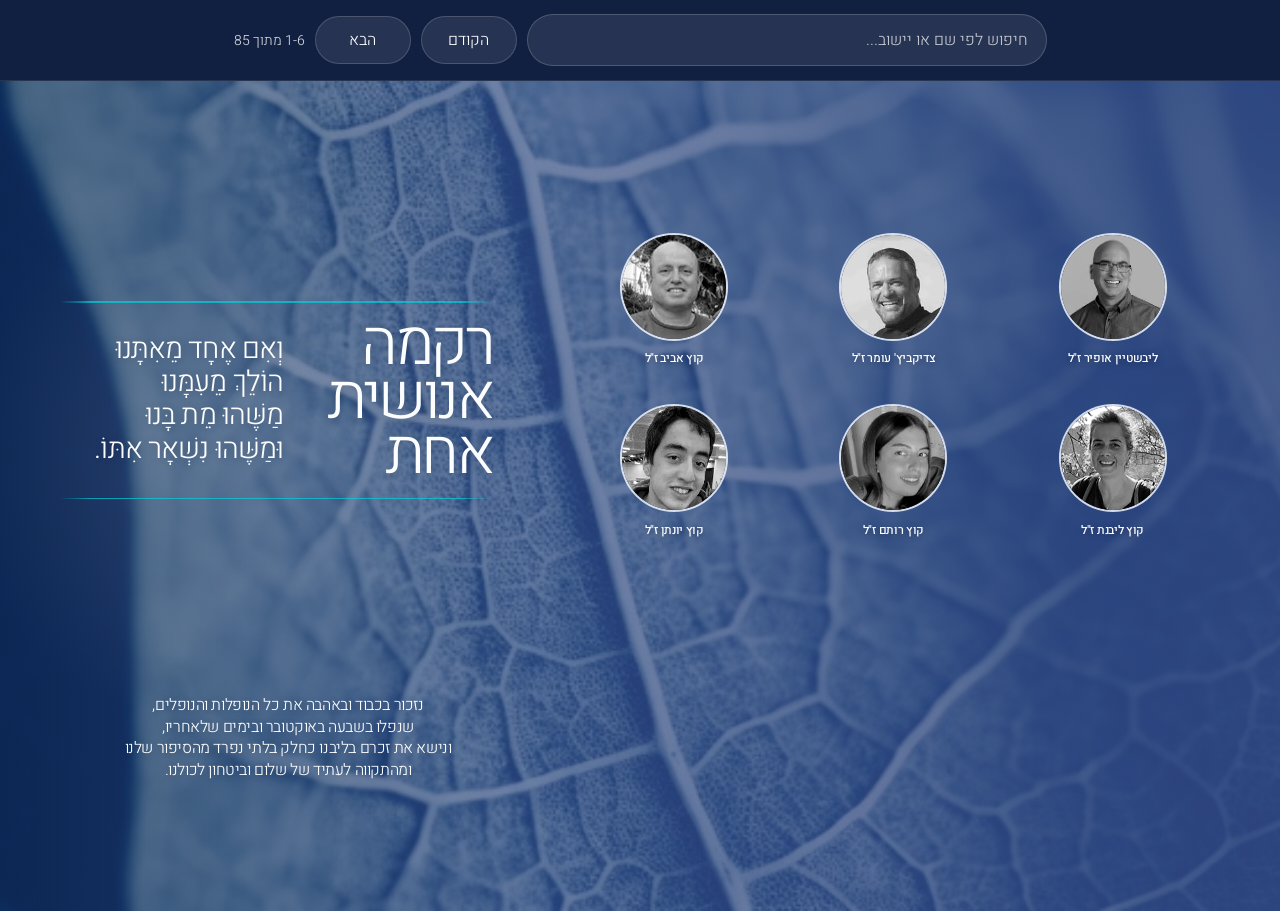
==== commit 636c769f: "Add files via upload" ====
--- a/version_fade_search/index.html
+++ b/version_fade_search/index.html
@@ -1,22 +1,487 @@
 <!doctype html>
 <html lang="he" dir="rtl">
 <head>
-<meta charset="utf-8">
-<meta name="viewport" content="width=device-width,initial-scale=1">
-<title>לזכרם - faded leaf</title>
-<link rel="stylesheet" href="styles.css?v=fade-leaf-assets-v5-original-design">
+<meta charset="utf-8"><meta name="viewport" content="width=device-width, initial-scale=1">
+<title>רקמה אנושית אחת — תמונות מתחלפות</title>
+<style>
+@import url('https://fonts.googleapis.com/css2?family=Heebo:wght@300;400;500;600;700;800;900&display=swap');
+:root {
+  --leaf-landscape: url("[data-uri]");
+  --leaf-portrait: url("[data-uri]");
+  --white: #fbfdff;
+  --paper-blue: #2e427a;
+  --paper-deep: #1d315e;
+  --line: rgba(0,213,223,.72);
+  --font: "Heebo", "Assistant", "Noto Sans Hebrew", Arial, sans-serif;
+  --stroke: rgba(248,251,255,.82);
+}
+* { box-sizing:border-box; }
+html { scroll-behavior:smooth; }
+body {
+  margin:0; min-height:100%; background:var(--paper-blue); color:var(--white);
+  font-family:var(--font); overflow-x:hidden; font-weight:300;
+}
+button,input { font:inherit; color:inherit; }
+button { cursor:pointer; }
+img { max-width:100%; display:block; }
+.rekama-wrap { width:min(100%,1920px); margin-inline:auto; background:var(--paper-blue); }
+.toolbar {
+  position:sticky; top:0; z-index:80; display:flex; flex-wrap:wrap; gap:10px; align-items:center; justify-content:center;
+  padding:14px 16px; background:rgba(14,28,58,.88); backdrop-filter:blur(10px); border-bottom:1px solid rgba(255,255,255,.09);
+}
+.toolbar input {
+  min-width:min(520px,100%); width:min(520px,100%); border:1px solid rgba(255,255,255,.18);
+  background:rgba(255,255,255,.09); border-radius:999px; padding:13px 18px; outline:none;
+}
+.toolbar input::placeholder { color:rgba(255,255,255,.72); }
+.tool-btn {
+  border:1px solid rgba(255,255,255,.17); background:rgba(255,255,255,.09);
+  border-radius:999px; padding:11px 16px; min-width:96px;
+  transition:background .2s ease,transform .2s ease;
+}
+.tool-btn:hover,.tool-btn:focus-visible { background:rgba(255,255,255,.15); transform:translateY(-1px); outline:none; }
+.tool-meta { font-size:14px; color:rgba(255,255,255,.80); }
+
+.pdf-bg {
+  position:relative; isolation:isolate; overflow:hidden;
+  background:
+    radial-gradient(circle at 18% 45%, rgba(255,255,255,.14), transparent 24%),
+    linear-gradient(90deg, rgba(27,53,102,.50) 0%, rgba(46,66,122,.74) 36%, rgba(46,66,122,.94) 100%),
+    var(--leaf-landscape) left center / cover no-repeat,
+    var(--paper-blue);
+}
+.pdf-bg::before {
+  content:""; position:absolute; inset:0; z-index:0;
+  background: var(--leaf-landscape) left center / cover no-repeat;
+  opacity:.28; mix-blend-mode:screen; filter:contrast(1.02) brightness(1.00);
+  pointer-events:none;
+}
+.pdf-bg::after {
+  content:""; position:absolute; inset:0; z-index:0;
+  background:linear-gradient(90deg,rgba(11,34,72,.36) 0%, rgba(46,66,122,.22) 42%, rgba(46,66,122,.39) 100%);
+  pointer-events:none;
+}
+.pdf-bg>* { position:relative; z-index:1; }
+.rule { display:block; width:100%; height:1.7px; background:linear-gradient(90deg,transparent,var(--line) 7%,var(--line) 93%,transparent); opacity:.92; }
+.title-lockup { display:grid; grid-template-columns:minmax(0,1.10fr) minmax(0,.93fr); align-items:center; gap:4.8%; direction:ltr; padding-block:3.5% 3.8%; }
+.poem {
+  direction:rtl; margin:0; font-size:clamp(25px,2.25vw,44px); font-weight:300; line-height:1.16;
+  letter-spacing:-.03em; text-align:right; white-space:nowrap; text-shadow:0 1px 8px rgba(0,0,0,.18);
+}
+.main-title {
+  direction:rtl; margin:0; font-size:clamp(56px,4.95vw,96px); font-weight:300; line-height:.86;
+  letter-spacing:-.052em; text-align:right; text-shadow:0 1px 8px rgba(0,0,0,.16);
+}
+.dedication { margin:0; font-size:clamp(16px,1.18vw,22px); font-weight:300; line-height:1.35; letter-spacing:-.025em; text-align:center; text-shadow:0 1px 8px rgba(0,0,0,.18); }
+
+.memory-slot {
+  width:100%; display:grid; justify-items:center; align-content:start; text-decoration:none; direction:rtl; min-width:0;
+  background:transparent; border:0; padding:0; color:#fff;
+}
+.photo-holder {
+  width:clamp(92px,6.15vw,132px); aspect-ratio:1/1; border-radius:50%; overflow:hidden; display:grid; place-items:center;
+  background:rgba(25,48,94,.32);
+  box-shadow:0 0 0 clamp(2px,.16vw,4px) var(--stroke), inset -16px 0 28px rgba(255,255,255,.06), inset 18px 0 28px rgba(0,0,0,.08);
+  transition:opacity .9s ease,transform .9s ease,filter .9s ease;
+}
+.photo-holder img { width:100%; height:100%; display:block; object-fit:contain; object-position:center center; background:rgba(255,255,255,.03); filter:grayscale(1) contrast(1.08); }
+.slot-name {
+  margin-top:clamp(10px,1.05vw,18px); max-width:145%; color:#fff; font-size:clamp(12px,.83vw,17px); font-weight:500;
+  line-height:1.1; letter-spacing:-.025em; text-align:center; text-wrap:balance; text-shadow:0 1px 7px rgba(0,0,0,.35);
+}
+.memory-slot.is-fading .photo-holder,.memory-slot.is-fading .slot-name { opacity:.12; transform:scale(.96); filter:blur(.35px); }
+.memory-slot:focus-visible { outline:3px solid rgba(128,225,245,.95); outline-offset:8px; border-radius:22px; }
+
+.lightbox { position:fixed; inset:0; z-index:999; display:none; place-items:center; padding:22px; }
+.lightbox.is-open { display:grid; }
+.lightbox-backdrop { position:absolute; inset:0; background:rgba(5,12,28,.72); backdrop-filter:blur(8px); }
+.lightbox-card {
+  position:relative; width:min(92vw,620px); border-radius:30px; padding:clamp(18px,3vw,32px);
+  background:linear-gradient(145deg, rgba(46,66,122,.96), rgba(18,33,67,.96));
+  box-shadow:0 30px 90px rgba(0,0,0,.42), inset 0 0 0 1px rgba(255,255,255,.10);
+  text-align:center;
+}
+.lightbox-close {
+  position:absolute; inset-inline-start:18px; inset-block-start:18px; width:42px; height:42px; border-radius:50%;
+  border:0; background:rgba(255,255,255,.92); color:#17264a; font-size:30px; line-height:1;
+}
+.lightbox-img {
+  width:min(70vw,300px); aspect-ratio:1/1; border-radius:50%; overflow:hidden; margin:12px auto 20px;
+  box-shadow:0 0 0 4px rgba(255,255,255,.78), 0 20px 50px rgba(0,0,0,.32); background:rgba(255,255,255,.08);
+}
+.lightbox-img img { width:100%; height:100%; object-fit:contain; filter:grayscale(1) contrast(1.08); }
+.lightbox-title { margin:0; font-size:clamp(30px,4.4vw,56px); font-weight:300; line-height:1.05; }
+.lightbox-place { display:inline-block; margin-top:12px; padding:7px 14px; border-radius:999px; background:rgba(255,255,255,.10); color:rgba(255,255,255,.9); font-size:16px; }
+
+@media(max-width:860px),(orientation:portrait) {
+  .pdf-bg {
+    background:
+      radial-gradient(circle at 24% 30%, rgba(255,255,255,.13), transparent 26%),
+      linear-gradient(90deg, rgba(30,56,105,.40), rgba(46,66,122,.89)),
+      var(--leaf-portrait) center top / cover no-repeat,
+      var(--paper-blue);
+  }
+  .pdf-bg::before { background-image:var(--leaf-portrait); background-position:center top; opacity:.34; }
+  .title-lockup { grid-template-columns:minmax(0,1.06fr) minmax(0,.94fr); gap:5.4%; }
+  .poem { font-size:clamp(22px,5.2vw,46px); line-height:1.14; white-space:normal; }
+  .main-title { font-size:clamp(46px,11vw,98px); line-height:.84; }
+  .toolbar { justify-content:stretch; }
+  .toolbar input { min-width:100%; }
+}
+@media(max-width:520px) {
+  .title-lockup { gap:13px; padding-block:14px; }
+  .poem { font-size:clamp(21px,5.7vw,30px); }
+  .main-title { font-size:clamp(40px,10.8vw,58px); }
+}
+
+.fade-poster{height:calc(100svh - 70px);min-height:760px;}
+.fade-hero{position:absolute;top:26.5%;left:4.7%;width:33.8%;text-align:center;}
+.fade-dedication{position:absolute;left:5.4%;top:74%;width:34.2%;}
+.fade-grid{
+  position:absolute;top:15.5%;right:3.6%;width:55%;
+  display:grid;grid-template-columns:repeat(5,minmax(0,1fr));
+  gap:clamp(24px,2.25vw,42px) 4.2%;align-items:start;justify-items:center;direction:rtl;
+}
+.fade-grid .photo-holder{width:clamp(88px,5.75vw,122px);}
+.fade-grid .slot-name{font-size:clamp(11px,.78vw,15px);}
+.empty-search{position:absolute;right:7%;top:48%;width:min(500px,55%);padding:18px;border-radius:18px;background:rgba(255,255,255,.08);text-align:center;display:none;}
+.empty-search.show{display:block;}
+@media(max-width:1100px){.fade-grid{grid-template-columns:repeat(4,minmax(0,1fr));width:54%;}.fade-grid .photo-holder{width:clamp(82px,7vw,118px);}}
+@media(max-width:860px),(orientation:portrait){
+  .fade-poster{height:auto;min-height:max(100svh,1040px);}
+  .fade-hero{position:relative;top:auto;left:auto;width:min(86%,820px);margin:clamp(32px,5vh,70px) auto 28px;}
+  .fade-grid{position:relative;top:auto;right:auto;width:82%;margin:0 auto;grid-template-columns:repeat(2,minmax(0,1fr));gap:26px 14%;}
+  .fade-grid .photo-holder{width:clamp(118px,30vw,190px);}
+  .fade-grid .slot-name{font-size:clamp(14px,3.7vw,22px);}
+  .fade-dedication{position:relative;left:auto;top:auto;width:84%;margin:36px auto 0;font-size:clamp(15px,3.6vw,22px);}
+}
+
+
+/* ===== תוספות v6: שומר על העיצוב המקורי, רק 6 אנשים בסבב + תוכן פופאפ ===== */
+.fade-grid{grid-template-columns:repeat(3,minmax(0,1fr));width:48%;right:6.2%;top:18.5%;gap:clamp(30px,3.2vw,54px) 7%;}
+.fade-grid .photo-holder{width:clamp(104px,7.1vw,150px);}
+.fade-grid .slot-name{font-size:clamp(12px,.9vw,17px);}
+.lightbox-card{width:min(94vw,900px);max-height:90svh;overflow:auto;text-align:right;}
+.lightbox-img{width:min(62vw,260px);margin:10px auto 18px;}
+.lightbox-title{text-align:center;margin:8px 0 6px;font-size:clamp(26px,3vw,40px);line-height:1.1;}
+.lightbox-place,.lightbox-role{text-align:center;color:rgba(255,255,255,.78);font-size:clamp(15px,1.4vw,19px);line-height:1.45;}
+.lightbox-role{margin-top:3px;}
+.lightbox-text{margin:20px auto 0;max-width:760px;text-align:right;white-space:pre-line;font-size:clamp(16px,1.22vw,20px);line-height:1.75;color:rgba(255,255,255,.92);font-weight:300;}
+.lightbox-gallery{display:grid;grid-template-columns:repeat(auto-fit,minmax(82px,1fr));gap:10px;margin:22px auto 0;max-width:760px;}
+.lightbox-gallery img{width:100%;aspect-ratio:1/1;border-radius:18px;object-fit:cover;background:rgba(255,255,255,.08);box-shadow:0 0 0 1px rgba(255,255,255,.20),0 10px 24px rgba(0,0,0,.20);filter:grayscale(1) contrast(1.04);}
+@media(max-width:1100px){.fade-grid{grid-template-columns:repeat(3,minmax(0,1fr));width:52%;right:4%;}.fade-grid .photo-holder{width:clamp(92px,8vw,132px);}}
+@media(max-width:860px),(orientation:portrait){.fade-grid{grid-template-columns:repeat(2,minmax(0,1fr));width:82%;right:auto;top:auto;gap:26px 14%;}.fade-grid .photo-holder{width:clamp(118px,30vw,190px);} .lightbox-card{border-radius:24px;padding:22px 18px;}.lightbox-text{font-size:16px;line-height:1.65;}}
+
+</style>
 </head>
 <body>
-<main class="memorial-page" aria-label="רצועת זיכרון">
-<div class="leaf-bg" aria-hidden="true"></div><div class="leaf-darken" aria-hidden="true"></div>
-<header class="poem-panel"><h1><span id="poem1"></span><span id="poem2"></span><span id="poem3"></span></h1></header>
-<section class="stage-shell" aria-label="כרטיסי זיכרון מתחלפים"><div class="memory-stage" id="memoryStage" aria-live="polite"></div></section>
-<p class="count-line" id="countLine"></p>
-<nav class="floating-controls" aria-label="בקרת רצועת זיכרון"><button id="nextBtn" type="button" class="nav-btn">הבא</button><label class="search-wrap"><span class="sr-only">חיפוש</span><input id="searchInput" type="search" autocomplete="off" placeholder="חיפוש שם..."></label><button id="prevBtn" type="button" class="nav-btn">קודם</button><button id="pauseBtn" type="button" class="nav-btn ghost" aria-pressed="false">עצירה</button></nav>
-</main>
-<div class="person-modal" id="personModal" role="dialog" aria-modal="true" aria-hidden="true" aria-labelledby="modalName"><div class="modal-backdrop" data-close-modal></div><section class="modal-card" tabindex="-1"><button type="button" class="modal-close" data-close-modal aria-label="סגירה">×</button><figure class="modal-image" id="modalImage"></figure><div class="modal-text"><p class="modal-kicker" id="modalKicker"></p><h2 id="modalName"></h2><p class="modal-meta" id="modalMeta"></p><div class="modal-story" id="modalStory"></div><div class="modal-thumbs" id="modalThumbs" aria-label="תמונות נוספות"></div></div></section></div>
-<!-- אין data.js. אם people_assets_manifest.js ריק, app.js ינסה לטעון אוטומטית מ-GitHub Pages. -->
-<script src="people_assets_manifest.js?v=fade-leaf-assets-v5-original-design"></script>
-<script src="app.js?v=fade-leaf-assets-v5-original-design"></script>
+<div class="rekama-wrap">
+  <div class="toolbar">
+    <input id="searchInput" type="search" placeholder="חיפוש לפי שם או יישוב..." aria-label="חיפוש לפי שם או יישוב">
+    <button id="prevBtn" class="tool-btn" type="button">הקודם</button>
+    <button id="nextBtn" class="tool-btn" type="button">הבא</button>
+    <span id="statusText" class="tool-meta"></span>
+  </div>
+  <section class="pdf-bg fade-poster" aria-label="רקמה אנושית אחת">
+    <header class="fade-hero">
+      <span class="rule" aria-hidden="true"></span>
+      <div class="title-lockup">
+        <p class="poem">וְאִם אֶחָד מֵאִתָּנוּ<br>הוֹלֵךְ מֵעִמָּנוּ<br>מַשֶּׁהוּ מֵת בָּנוּ<br>וּמַשֶּׁהוּ נִשְׁאָר אִתּוֹ.</p>
+        <h1 class="main-title">רקמה<br>אנושית<br>אחת</h1>
+      </div>
+      <span class="rule" aria-hidden="true"></span>
+    </header>
+    <div class="fade-grid" id="posterGrid" aria-label="תמונות מתחלפות של הנופלות והנופלים"></div>
+    <p class="dedication fade-dedication">נזכור בכבוד ובאהבה את כל הנופלות והנופלים,<br>שנפלו בשבעה באוקטובר ובימים שלאחריו,<br>ונישא את זכרם בליבנו כחלק בלתי נפרד מהסיפור שלנו<br>ומהתקווה לעתיד של שלום וביטחון לכולנו.</p>
+    <div id="emptySearch" class="empty-search">לא נמצאו תוצאות לחיפוש הזה.</div>
+  </section>
+</div>
+
+<div class="lightbox" id="lightbox" aria-hidden="true">
+  <div class="lightbox-backdrop" data-close="1"></div>
+  <article class="lightbox-card" role="dialog" aria-modal="true" aria-labelledby="lightboxTitle">
+    <button class="lightbox-close" type="button" id="lightboxClose" aria-label="סגירה">×</button>
+    <div class="lightbox-img" id="lightboxImg"></div>
+    <h2 class="lightbox-title" id="lightboxTitle"></h2>
+    <div class="lightbox-place" id="lightboxPlace"></div>
+    <div class="lightbox-role" id="lightboxRole"></div>
+    <div class="lightbox-text" id="lightboxText"></div>
+    <div class="lightbox-gallery" id="lightboxGallery" aria-label="תמונות נוספות"></div>
+  </article>
+</div>
+
+
+<script src="people_assets_manifest.js?v=original-fade-assets-v6"></script>
+<script>
+'use strict';
+
+const FALLBACK_PEOPLE = [{"id": "person-043", "name": "ליבשטיין אופיר ז\"ל", "place": "כפר עזה", "image": "assets/people-original/person-043.jpg", "age": 50, "role": "ראש המועצה האזורית שער הנגב וחבר כיתת הכוננות; חבר כיתת הכוננות כפר עזה"}, {"id": "person-054", "name": "צדיקביץ' עומר ז\"ל", "place": "כפר עזה", "image": "assets/people-original/person-054.jpg", "age": 50, "role": "מנהל מערכות המידע של המועצה, איש ים וגלישה"}, {"id": "person-055", "name": "קוץ אביב ז\"ל", "place": "כפר עזה", "image": "assets/people-original/person-055.jpg", "age": 53, "role": "מנהל פרויקטים, יוצר, איש משפחה ויוזם עפיפוניאדה"}, {"id": "person-058", "name": "קוץ ליבנת ז\"ל", "place": "כפר עזה", "image": "assets/people-original/person-058.jpg", "age": 49, "role": "אשת חינוך, יוצרת ומייסדת 'ביתמלאכה'"}, {"id": "person-059", "name": "קוץ רותם ז\"ל", "place": "כפר עזה", "image": "assets/people-original/person-059.jpg", "age": 18.5, "role": "מפקדת טירונים, רקדנית, אופה ויוצרת"}, {"id": "person-056", "name": "קוץ יונתן ז\"ל", "place": "כפר עזה", "image": "assets/people-original/person-056.jpg", "age": 16, "role": "כדורסלן מצטיין באקדמיית הפועל תל אביב"}, {"id": "person-057", "name": "קוץ יפתח ז\"ל", "place": "כפר עזה", "image": "assets/people-original/person-057.jpg", "age": 14, "role": "כדורסלן צעיר באקדמיית הפועל תל אביב"}, {"id": "person-072", "name": "זוהר יניב ז\"ל", "place": "נחל עוז", "image": "assets/people-original/person-072.jpg", "age": 53, "role": "חבר קהילת נחל עוז"}, {"id": "person-073", "name": "זוהר יסמין ז\"ל", "place": "נחל עוז", "image": "assets/people-original/person-073.jpg", "age": 48, "role": "חברת קהילת נחל עוז"}, {"id": "person-074", "name": "זוהר קשת ז\"ל", "place": "נחל עוז", "image": "assets/people-original/person-074.jpg", "age": 20, "role": "חברת קהילת נחל עוז"}, {"id": "person-075", "name": "זוהר תכלת ז\"ל", "place": "נחל עוז", "image": "assets/people-original/person-075.jpg", "age": 18, "role": "חברת קהילת נחל עוז"}, {"id": "person-044", "name": "ליבשטיין ניצן ז\"ל", "place": "כפר עזה", "image": "assets/people-original/person-044.jpg", "age": 19, "role": "בוגר מכינה קדם-צבאית, צעיר בעל תעצומות נפש"}, {"id": "person-027", "name": "גולדשטיין נדב ז\"ל", "place": "כפר עזה", "image": "assets/people-original/person-027.jpg", "age": 48, "role": "אב ואיש משפחה מכפר עזה"}, {"id": "person-028", "name": "גולדשטיין ים ז\"ל", "place": "כפר עזה", "image": "assets/people-original/person-028.jpg", "age": 20, "role": "סמלת טירונים ורס\"פית בחיל הקשר והתקשוב"}, {"id": "person-011", "name": "אדמוני מיכל ז\"ל", "place": "כפר עזה", "image": "assets/people-original/person-011.jpg", "age": 57, "role": "סופרת, מרצה, מאמנת ואשת השראה"}, {"id": "person-010", "name": "אדמוני גיא ז\"ל", "place": "כפר עזה", "image": "assets/people-original/person-010.jpg", "age": 25, "role": "סרן בחיל המודיעין, מפקד ואיש ערכים"}, {"id": "person-015", "name": "איתמרי רם ז\"ל", "place": "כפר עזה", "image": "assets/people-original/person-015.jpg", "age": 56, "role": "איש עבודה, נתינה ומשפחה"}, {"id": "person-016", "name": "איתמרי לילי ז\"ל", "place": "כפר עזה", "image": "assets/people-original/person-016.jpg", "age": 63, "role": "אשת חינוך, תרבות, טיולים ושמחת חיים"}, {"id": "person-021", "name": "ברדיצ'סקי איתי ז\"ל", "place": "כפר עזה", "image": "assets/people-original/person-021.jpg", "age": 30, "role": "קצין גולני לשעבר, סטודנט להנדסת חשמל ואב לתאומים"}, {"id": "person-022", "name": "בדיצ'סקי הדר ז\"ל", "place": "כפר עזה", "image": "assets/people-original/person-022.jpg", "age": 30, "role": "כלכלנית ורואת חשבון, אם לתאומים"}, {"id": "person-019", "name": "אפשטין בלהה ז\"ל", "place": "כפר עזה", "image": "assets/people-original/person-019.jpg", "age": 81, "role": "חברת קהילת כפר עזה"}, {"id": "person-020", "name": "אפשטין נטע ז\"ל", "place": "כפר עזה", "image": "assets/people-original/person-020.jpg", "age": 21, "role": "צעיר משכונת דור צעיר, בן זוגה של אירן שביט"}, {"id": "person-030", "name": "גורן טובה ז\"ל", "place": "כפר עזה", "image": "assets/people-original/person-030.jpg", "age": 65, "role": "חברת קהילת כפר עזה"}, {"id": "person-029", "name": "גורן ארן ז\"ל", "place": "כפר עזה", "image": "assets/people-original/person-029.jpg", "age": 34, "role": "חברת קהילת כפר עזה"}, {"id": "person-034", "name": "ורטהיים דורית ז\"ל", "place": "כפר עזה", "image": "assets/people-original/person-034.jpg", "age": 54, "role": "חברת קהילת כפר עזה"}, {"id": "person-035", "name": "ורטהיים אביב ז\"ל", "place": "כפר עזה", "image": "assets/people-original/person-035.jpg", "age": 57, "role": "חבר קהילת כפר עזה"}, {"id": "person-037", "name": "זיו איתן ז\"ל", "place": "כפר עזה", "image": "assets/people-original/person-037.jpg", "age": 74, "role": "מורה דרך ויוזם מיזם 'מוקירים'"}, {"id": "person-038", "name": "זיו פלג תמי ז\"ל", "place": "כפר עזה", "image": "assets/people-original/person-038.jpg", "age": 72, "role": "אופה מוכשרת, מתנדבת ואשת בית וקהילה"}, {"id": "person-050", "name": "פלד גילה ז\"ל", "place": "כפר עזה", "image": "assets/people-original/person-050.jpg", "age": 59, "role": "אחות קהילה, מנהלת מרפאה ואשת נתינה"}, {"id": "person-051", "name": "פלד יזהר ז\"ל", "place": "כפר עזה", "image": "assets/people-original/person-051.jpg", "age": 62, "role": "תת-ניצב בדימוס, מפקד במג\"ב ואיש משפחה"}, {"id": "person-049", "name": "פלד דניאל ז\"ל", "place": "כפר עזה", "image": "assets/people-original/person-049.jpg", "age": 28, "role": "פראמדיק, מאמן כושר ואיש חיוך וצחוק"}, {"id": "person-052", "name": "פלש יגאל ז\"ל", "place": "כפר עזה", "image": "assets/people-original/person-052.jpg", "age": 66, "role": "חקלאי, אגרונום ומומחה לגידולי שדה"}, {"id": "person-053", "name": "פלש סינתיה תמר ז\"ל", "place": "כפר עזה", "image": "assets/people-original/person-053.jpg", "age": 67, "role": "רכזת אקדמית, זמרת מקהלה ואשת משפחה"}, {"id": "person-066", "name": "שוורצמן אלברטו דוד ז\"ל", "place": "כפר עזה", "image": "assets/people-original/person-066.jpg", "age": 67, "role": "איש חקלאות, השקיה, אירוח ומשפחה"}, {"id": "person-065", "name": "שוורצמן פינקו אורלי ז\"ל", "place": "כפר עזה", "image": "assets/people-original/person-065.jpg", "age": 67, "role": "אחות ומנהלת סיעוד, אם וסבתא מסורה"}, {"id": "person-078", "name": "עידן צחי ז\"ל", "place": "נחל עוז", "image": "assets/people-original/person-078.jpg", "age": 50, "role": "אב משפחה מנחל עוז שנחטף לרצועת עזה"}, {"id": "person-079", "name": "עידן מעיין ז\"ל", "place": "נחל עוז", "image": "assets/people-original/person-079.jpg", "age": 18, "role": "חברת קהילת נחל עוז"}, {"id": "person-046", "name": "עידן רועי ז\"ל", "place": "כפר עזה", "image": "assets/people-original/person-046.jpg", "age": 43, "role": "צלם עיתונות, אמן ומורה לצילום"}, {"id": "person-045", "name": "עידן סמדר ז\"ל", "place": "כפר עזה", "image": "assets/people-original/person-045.jpg", "age": 38, "role": "אשת מודיעין והפקה, אם לשלושה"}, {"id": "person-070", "name": "אליקים נעם ז\"ל", "place": "נחל עוז", "image": "assets/people-original/person-070.jpg", "age": 46, "role": "מסגר, איש משפחה ונתינה"}, {"id": "person-081", "name": "ערבה דקלה ז\"ל", "place": "נחל עוז", "image": "assets/people-original/person-081.jpg", "age": 51, "role": "אשת חינוך, מנהלת מערכת החינוך ויועצת חינוכית בגיל הרך"}, {"id": "person-080", "name": "ערבה אליעז תומר ז\"ל", "place": "נחל עוז", "image": "assets/people-original/person-080.jpg", "age": 17, "role": "בן קיבוץ נחל עוז"}, {"id": "person-061", "name": "רביב ניב ז\"ל", "place": "כפר עזה", "image": "assets/people-original/person-061.jpg", "age": 27, "role": "קצינה לשעבר, סטודנטית לפסיכולוגיה וקרימינולוגיה"}, {"id": "person-036", "name": "זיני ניראל ז\"ל", "place": "כפר עזה", "image": "assets/people-original/person-036.jpg", "age": 31, "role": "רב-סרן במילואים, קצין ומנהיג של נתינה"}, {"id": "person-017", "name": "אלקבץ סיון ז\"ל", "place": "כפר עזה", "image": "assets/people-original/person-017.jpg", "age": 23, "role": "סטודנטית למדעי המחשב, רקדנית ואמנית בנפשה"}, {"id": "person-041", "name": "חסידים נאור ז\"ל", "place": "כפר עזה", "image": "assets/people-original/person-041.jpg", "age": 23, "role": "בן זוגה של סיון אלקבץ, איש שמחת חיים ונתינה"}, {"id": "person-004", "name": "חג'בי זיו ז\"ל", "place": "גבים", "image": "assets/people-original/person-004.jpg", "age": 29, "role": "מוזיקאי, אוהב אדם ואוהב ריקוד"}, {"id": "person-006", "name": "חג'בי יהונתן ז\"ל", "place": "יכיני", "image": "assets/people-original/person-006.jpg", "age": 18, "role": "מדריך, אוהב בעלי חיים וחולם להיות וטרינר"}, {"id": "person-005", "name": "חג'בי אליצור צוריאל ז\"ל", "place": "יכיני", "image": "assets/people-original/person-005.jpg", "age": 60, "role": "תושב מושב יכיני"}, {"id": "person-007", "name": "חג'בי יזהר ז\"ל", "place": "יכיני", "image": "assets/people-original/person-007.jpg", "age": 66, "role": "איש אדמה, קומביינים ומשפחה"}, {"id": "person-067", "name": "שושני אופיר ז\"ל", "place": "כפר עזה", "image": "assets/people-original/person-067.jpg", "age": 20, "role": "סמלת בחיל המודיעין, מפקדת טירונים וחברת קבוצת שיטה"}, {"id": "person-077", "name": "מולל ג'ושוע לואיטו ז\"ל", "place": "נחל עוז", "image": "assets/people-original/person-077.jpg", "age": 21, "role": "אזרח טנזניה שנחטף מנחל עוז"}, {"id": "person-023", "name": "בויום יובל ז\"ל", "place": "כפר עזה", "image": "assets/people-original/person-023.jpg", "age": 21, "role": "תושב כפר עזה"}, {"id": "person-069", "name": "שמריז אלון ז\"ל", "place": "כפר עזה", "image": "assets/people-original/person-069.jpg", "age": 26, "role": "בן כפר עזה, שחקן כדורסל וסטודנט לעתיד להנדסת מחשבים"}, {"id": "person-086", "name": "שפירא זיו פפה ז\"ל", "place": "ניר עם", "image": "assets/people-original/person-086.jpg", "age": 26, "role": "רתך צנרת, צורף, מוזיקאי וחובב מסיבות"}, {"id": "person-002", "name": "נעים אמיר ז\"ל", "place": "ארז", "image": "assets/people-original/person-002.jpg", "age": 27, "role": "רס\"ן במילואים וחבר כיתת הכוננות של קיבוץ ארז; חבר כיתת הכוננות בקיבוץ ארז"}, {"id": "person-039", "name": "חיים יותם ז\"ל", "place": "כפר עזה", "image": "assets/people-original/person-039.jpg", "age": 28, "role": "תושב כפר עזה שנחטף לרצועת עזה"}, {"id": "person-048", "name": "סלומון יובל ז\"ל", "place": "כפר עזה", "image": "assets/people-original/person-048.jpg", "age": 29, "role": "לוחם נח\"ל לשעבר, אוהד מכבי חיפה ואיש שמחת חיים"}, {"id": "person-012", "name": "אדרי אביעד ז\"ל", "place": "כפר עזה", "image": "assets/people-original/person-012.jpg", "age": 30, "role": "איש של אנשים, הומור ועשייה"}, {"id": "person-008", "name": "סלאם פלג ז\"ל", "place": "יכיני", "image": "assets/people-original/person-008.jpg", "age": 30, "role": "רס\"ן, מפקד, מוזיקאי ואיש משפחה"}, {"id": "person-026", "name": "ברעם אביב ז\"ל", "place": "כפר עזה", "image": "assets/people-original/person-026.jpg", "age": 33, "role": "חבר כיתת הכוננות, מפיק טכני ואיש משפחה; חבר כיתת הכוננות כפר עזה"}, {"id": "person-025", "name": "ברגשטיין שחף ז\"ל", "place": "כפר עזה", "image": "assets/people-original/person-025.jpg", "age": 33, "role": "לוחם מילואים, חובש, איש אדמה וטיולים"}, {"id": "person-001", "name": "גלסקי יבגני ז\"ל", "place": "ארז", "image": "assets/people-original/person-001.jpg", "age": 34, "role": "לוחם אש, מאמן כושר ורוכב אופניים"}, {"id": "person-033", "name": "וינר יהב ז\"ל", "place": "כפר עזה", "image": "assets/people-original/person-033.jpg", "age": 37, "role": "יוצר קולנוע, שחקן, אב ובעל"}, {"id": "person-032", "name": "הנדי אבי ז\"ל", "place": "כפר עזה", "image": "assets/people-original/person-032.jpg", "age": 38, "role": "סרן, סגן רבש\"ץ וחבר כיתת הכוננות בכפר עזה; סגן רבש\"ץ כפר עזה"}, {"id": "person-083", "name": "פיורנטינו אילן ז\"ל", "place": "נחל עוז", "image": "assets/people-original/person-083.jpg", "age": 38, "role": "רבש\"ץ נחל עוז, אב ואיש קהילה; רבש\"צ נחל עוז"}, {"id": "person-084", "name": "פנסה ארד סומקואן ז\"ל", "place": "נחל עוז", "image": "assets/people-original/person-084.jpg", "age": 39, "role": "אזרח תאילנד, עובד חקלאות"}, {"id": "person-047", "name": "עמיקם נדב ז\"ל", "place": "כפר עזה", "image": "assets/people-original/person-047.jpg", "age": 39, "role": "מחנך, אמן עץ וחבר כיתת הכוננות; חבר כיתת הכוננות כפר עזה"}, {"id": "person-063", "name": "רוסו אורי שמעון ז\"ל", "place": "כפר עזה", "image": "assets/people-original/person-063.jpg", "age": 44, "role": "רב-סרן, מהנדס, לוחם אש וחבר כיתת הכוננות; סגן מפקד כיתת הכוננות כפר עזה"}, {"id": "person-014", "name": "אילון טל ז\"ל", "place": "כפר עזה", "image": "assets/people-original/person-014.jpg", "age": 46, "role": "מפקד כיתת הכוננות, איש ים וקהילה; מפקד כיתת הכוננות כפר עזה"}, {"id": "person-024", "name": "בן דוד מאיה ז\"ל", "place": "כפר עזה", "image": "assets/people-original/person-024.jpg", "age": 48, "role": "מחנכת, יזמית ובעלת מורינגה ישראל"}, {"id": "person-040", "name": "חרמש עומר ז\"ל", "place": "כפר עזה", "image": "assets/people-original/person-040.jpg", "age": 48, "role": "איש חינוך בלתי-פורמלי, אוהד הפועל תל אביב ואוהב כלבים"}, {"id": "person-082", "name": "פוסלושני רן ז\"ל", "place": "נחל עוז", "image": "assets/people-original/person-082.jpg", "age": 48, "role": "חבר כיתת הכוננות, איש משפחה וקהילה; חבר כיתת הכוננות נחל עוז"}, {"id": "person-003", "name": "דוידוביץ שלומי ז\"ל", "place": "גבים", "image": "assets/people-original/person-003.jpg", "age": 50, "role": "איש משפחה, רוכב אופניים וחבר אהוב בקהילתו"}, {"id": "person-068", "name": "שטהל מירה ז\"ל", "place": "כפר עזה", "image": "assets/people-original/person-068.jpg", "age": 53, "role": "אשת חינוך, יועצת ופסיכותרפיסטית"}, {"id": "person-009", "name": "אביאני שחר ז\"ל", "place": "כפר עזה", "image": "assets/people-original/person-009.jpg", "age": 56, "role": "רבש\"ץ כפר עזה, איש משפחה וקהילה"}, {"id": "person-018", "name": "אמיר מרדכי (מודי) ז\"ל", "place": "כפר עזה", "image": "assets/people-original/person-018.jpg", "age": 67, "role": "איש כפיים, מחשבים ומשפחה"}, {"id": "person-013", "name": "אורגד אליהו ז\"ל", "place": "כפר עזה", "image": "assets/people-original/person-013.jpg", "age": 72, "role": "איש תרבות, דעת וקהילת כפר עזה"}, {"id": "person-060", "name": "קציר דוד ז\"ל", "place": "כפר עזה", "image": "assets/people-original/person-060.jpg", "age": 72, "role": "חבר קהילת כפר עזה ואוהב טיולי ג'יפים"}, {"id": "person-064", "name": "רייכנשטיין אליהו ז\"ל", "place": "כפר עזה", "image": "assets/people-original/person-064.jpg", "age": 75, "role": "ספורטאי, רוכב אופניים, אמן ומטפח הבוסתן"}, {"id": "person-071", "name": "ברוש שושנה ז\"ל", "place": "נחל עוז", "image": "assets/people-original/person-071.jpg", "age": 75, "role": "קיבוצניקית, אשת תרבות ומשפחה"}, {"id": "person-031", "name": "דגני נעמי ז\"ל", "place": "כפר עזה", "image": "assets/people-original/person-031.jpg", "age": 80, "role": "אחות, ממקימות המרפאה בכפר עזה ואשת נתינה"}, {"id": "person-085", "name": "רון שלמה צבי ז\"ל", "place": "נחל עוז", "image": "assets/people-original/person-085.jpg", "age": 84, "role": "ממייסדי נחל עוז, איש אדמה, ספר וקהילה"}, {"id": "person-062", "name": "רונן נירה ז\"ל", "place": "כפר עזה", "image": "assets/people-original/person-062.jpg", "age": 85, "role": "חברת קהילת כפר עזה"}, {"id": "person-076", "name": "ליבנה חיים ז\"ל", "place": "נחל עוז", "image": "assets/people-original/person-076.jpg", "age": 87, "role": "חבר קהילת נחל עוז"}];
+const SLOTS_PER_ROUND = 6;
+const PEOPLE_ROOTS = ['assets/people-original', 'assets/people'];
+const GITHUB_BRANCH = 'main';
+
+const searchInput = document.getElementById('searchInput');
+const lightbox = document.getElementById('lightbox');
+const lightboxImg = document.getElementById('lightboxImg');
+const lightboxTitle = document.getElementById('lightboxTitle');
+const lightboxPlace = document.getElementById('lightboxPlace');
+const lightboxRole = document.getElementById('lightboxRole');
+const lightboxText = document.getElementById('lightboxText');
+const lightboxGallery = document.getElementById('lightboxGallery');
+const lightboxClose = document.getElementById('lightboxClose');
+const posterGrid = document.getElementById('posterGrid');
+const statusText = document.getElementById('statusText');
+const prevBtn = document.getElementById('prevBtn');
+const nextBtn = document.getElementById('nextBtn');
+const emptySearch = document.getElementById('emptySearch');
+
+let people = [];
+let cards = [];
+let active = [];
+let startIndex = 0;
+let timer = null;
+let slotsCount = SLOTS_PER_ROUND;
+
+function escapeHtml(value) {
+  return String(value || '').replace(/[&<>"']/g, ch => ({'&':'&amp;','<':'&lt;','>':'&gt;','"':'&quot;',"'":'&#039;'}[ch]));
+}
+function encodePath(path) {
+  return String(path || '').split('/').map(part => encodeURIComponent(part)).join('/');
+}
+function normalizeSlashes(path) { return String(path || '').replace(/\\/g, '/').replace(/\/+/g, '/'); }
+function cleanPersonName(value) {
+  let s = String(value || '').trim();
+  s = s.replace(/\.[a-z0-9]+$/i, '');
+  s = s.replace(/^\d+[_\-\s]*/, '');
+  s = s.replace(/[_\-]+/g, ' ').replace(/\s+/g, ' ').trim();
+  s = s.replace(/ז["״'׳`]{0,2}ל/g, 'ז״ל').replace(/ז״ל/g, 'ז"ל');
+  if (s && !/ז["״']?ל/.test(s)) s += ' ז"ל';
+  return s;
+}
+function titleFromPath(path) {
+  const parts = normalizeSlashes(path).split('/').filter(Boolean);
+  return cleanPersonName(parts[parts.length - 1] || '');
+}
+function cleanProfileText(raw) {
+  const badExact = new Set([
+    'עבור לתפריט נושאים','עבור למפת האתר','אזרחים חללי פעולות איבה - חיפוש','חללי "חרבות ברזל"','האנדרטה לזכרם בהר הרצל',
+    'דבר שר העבודה','דבר מנכ"ל הביטוח הלאומי','מידע שימושי למשפחות השכולות','אוגדן זכויות למשפחות חללי פעולות האיבה',
+    'שיתוף בפייסבוק','הדפסת תווית לנר זיכרון','על אודות האתר','דף חלל','אלבום זיכרון','תמונות המצבה','בניית אתרים:','פיתוח מאגרי מידע'
+  ]);
+  let lines = String(raw || '').replace(/\r/g, '\n').split('\n').map(l => l.trim()).filter(Boolean);
+  lines = lines.filter(line => {
+    if (badExact.has(line)) return false;
+    if (/^(עבור|מידע שימושי|אוגדן זכויות|בניית אתרים|פיתוח מאגרי מידע)/.test(line)) return false;
+    if (/^אנו עושים כל מאמץ לדייק/.test(line)) return false;
+    if (/^אם ברצונכם להעיר או לתקן/.test(line)) return false;
+    return true;
+  });
+  return lines.join('\n');
+}
+function extractPlace(text) {
+  const s = String(text || '');
+  const patterns = [/התגורר(?:ה)?\s+ב([^\n,]+)/, /מקום אירוע:\s*([^\n,]+)/, /מקום מגורים:\s*([^\n,]+)/];
+  for (const re of patterns) {
+    const m = s.match(re);
+    if (m && m[1]) return m[1].trim();
+  }
+  return '';
+}
+function normalizeManifestItem(item, index) {
+  const folder = normalizeSlashes(item.folder || item.dir || item.path || '');
+  const rawText = item.profileText || item.text || '';
+  const cleanText = cleanProfileText(rawText);
+  const name = cleanPersonName(item.name || titleFromPath(folder) || `אדם ${index + 1}`);
+  const photos = (item.photos || item.images || []).map(p => normalizeSlashes(p)).filter(Boolean);
+  const image = item.image || photos[0] || '';
+  return {
+    id: item.id || folder || `manifest-${index}`,
+    name,
+    place: item.place || extractPlace(cleanText),
+    role: item.role || '',
+    image,
+    photos,
+    profileText: cleanText,
+    profileTextPath: item.profileTextPath || item.textPath || ''
+  };
+}
+function manifestPeople() {
+  const manifest = Array.isArray(window.PEOPLE_ASSETS_MANIFEST) ? window.PEOPLE_ASSETS_MANIFEST : [];
+  return manifest.map(normalizeManifestItem).filter(p => p.name && (p.image || p.profileText || p.photos.length));
+}
+function getGithubRepoInfo() {
+  const host = location.hostname;
+  if (!host.endsWith('.github.io')) return null;
+  const owner = host.replace('.github.io', '');
+  const parts = location.pathname.split('/').filter(Boolean);
+  if (!parts.length) return null;
+  const repo = parts[0];
+  let base = parts.slice(1);
+  if (base.length && /\.[a-z0-9]+$/i.test(base[base.length - 1])) base = base.slice(0, -1);
+  return { owner, repo, basePath: base.join('/') };
+}
+async function loadGithubAssetsFallback() {
+  const info = getGithubRepoInfo();
+  if (!info) return [];
+  try {
+    const api = `https://api.github.com/repos/${info.owner}/${info.repo}/git/trees/${GITHUB_BRANCH}?recursive=1`;
+    const res = await fetch(api, { cache: 'no-store' });
+    if (!res.ok) throw new Error('GitHub API ' + res.status);
+    const data = await res.json();
+    const tree = Array.isArray(data.tree) ? data.tree : [];
+    for (const root of PEOPLE_ROOTS) {
+      const prefix = [info.basePath, root].filter(Boolean).join('/').replace(/^\/+|\/+$/g, '');
+      const grouped = new Map();
+      for (const node of tree) {
+        if (node.type !== 'blob') continue;
+        const path = node.path || '';
+        if (!path.startsWith(prefix + '/')) continue;
+        const rest = path.slice(prefix.length + 1);
+        const bits = rest.split('/');
+        if (bits.length < 2) continue;
+        const personFolder = bits[0];
+        const rel = bits.slice(1).join('/');
+        if (!grouped.has(personFolder)) grouped.set(personFolder, { folder: `${root}/${personFolder}`, name: cleanPersonName(personFolder), photos: [], profileTextPath: '', profileText: '' });
+        const item = grouped.get(personFolder);
+        if (/^photos\//i.test(rel) && /\.(jpe?g|png|webp|gif)$/i.test(rel)) {
+          item.photos.push(`https://raw.githubusercontent.com/${info.owner}/${info.repo}/${GITHUB_BRANCH}/${encodePath(path)}`);
+        } else if (/^profile_text\.txt$/i.test(rel)) {
+          item.profileTextPath = `https://raw.githubusercontent.com/${info.owner}/${info.repo}/${GITHUB_BRANCH}/${encodePath(path)}`;
+        }
+      }
+      let arr = Array.from(grouped.values()).filter(x => x.photos.length || x.profileTextPath);
+      if (arr.length) {
+        await Promise.all(arr.map(async item => {
+          if (!item.profileTextPath) return;
+          try {
+            const r = await fetch(item.profileTextPath, { cache: 'no-store' });
+            if (r.ok) item.profileText = await r.text();
+          } catch (_) {}
+        }));
+        return arr.map(normalizeManifestItem);
+      }
+    }
+  } catch (err) {
+    console.warn('GitHub assets fallback failed:', err);
+  }
+  return [];
+}
+async function loadPeople() {
+  let list = manifestPeople();
+  if (!list.length) list = await loadGithubAssetsFallback();
+  if (!list.length) {
+    list = FALLBACK_PEOPLE.map((p, i) => ({...p, id:p.id || `fallback-${i}`, photos:p.image?[p.image]:[], profileText:''}));
+  }
+  const seen = new Set();
+  people = list.filter(p => {
+    const key = (p.name || '').replace(/\s+/g, ' ').trim();
+    if (!key || seen.has(key)) return false;
+    seen.add(key); return true;
+  });
+}
+function imgMarkup(person) {
+  const src = person.image || (person.photos && person.photos[0]) || '';
+  if (!src) return `<span style="display:grid;place-items:center;width:100%;height:100%;font-size:42px;opacity:.65">🕯️</span>`;
+  return `<img src="${escapeHtml(src)}" alt="${escapeHtml(person.name)}" loading="lazy">`;
+}
+function matches(person, q) {
+  if (!q) return true;
+  return `${person.name} ${person.place || ''} ${person.role || ''} ${person.profileText || ''}`.includes(q);
+}
+function filteredPeople() {
+  const q = searchInput ? searchInput.value.trim() : '';
+  return people.filter(person => matches(person, q));
+}
+function openLightbox(person) {
+  lightboxImg.innerHTML = imgMarkup(person);
+  lightboxTitle.textContent = person.name;
+  lightboxPlace.textContent = person.place || '';
+  lightboxRole.textContent = person.role || '';
+  lightboxRole.style.display = person.role ? '' : 'none';
+  lightboxText.textContent = person.profileText || 'לא נמצא profile_text.txt עבור אדם זה.';
+  const photos = (person.photos || []).slice(1, 13);
+  lightboxGallery.innerHTML = photos.map(src => `<img src="${escapeHtml(src)}" alt="${escapeHtml(person.name)}" loading="lazy">`).join('');
+  lightboxGallery.style.display = photos.length ? 'grid' : 'none';
+  lightbox.classList.add('is-open');
+  lightbox.setAttribute('aria-hidden','false');
+  document.body.style.overflow = 'hidden';
+  lightboxClose.focus();
+}
+function closeLightbox() {
+  lightbox.classList.remove('is-open');
+  lightbox.setAttribute('aria-hidden','true');
+  document.body.style.overflow = '';
+}
+lightboxClose.addEventListener('click', closeLightbox);
+lightbox.addEventListener('click', e => { if (e.target.dataset.close) closeLightbox(); });
+document.addEventListener('keydown', e => { if (e.key === 'Escape' && lightbox.classList.contains('is-open')) closeLightbox(); });
+
+function buildCards() {
+  posterGrid.innerHTML = '';
+  cards = Array.from({ length: slotsCount }, (_, i) => {
+    const card = document.createElement('button');
+    card.type = 'button';
+    card.className = 'memory-slot';
+    card.setAttribute('aria-label', `פתיחת כרטיס זיכרון ${i + 1}`);
+    posterGrid.appendChild(card);
+    return card;
+  });
+}
+function setCard(card, person) {
+  if (!person) {
+    card.hidden = true; card.onclick = null; card.innerHTML = ''; return;
+  }
+  card.hidden = false;
+  card.style.visibility = '';
+  card.innerHTML = `<span class="photo-holder">${imgMarkup(person)}</span><span class="slot-name">${escapeHtml(person.name)}</span>`;
+  card.onclick = () => openLightbox(person);
+}
+function render() {
+  active = filteredPeople();
+  emptySearch.classList.toggle('show', !active.length);
+  if (!active.length) {
+    cards.forEach(card => setCard(card, null));
+    statusText.textContent = people.length ? '0 תוצאות' : 'לא נטענו אנשים';
+    return;
+  }
+  if (startIndex >= active.length) startIndex = 0;
+  const visiblePeople = active.slice(startIndex, startIndex + slotsCount);
+  for (let i=0; i<slotsCount; i++) setCard(cards[i], visiblePeople[i] || null);
+  const end = Math.min(active.length, startIndex + visiblePeople.length);
+  statusText.textContent = `${startIndex + 1}-${end} מתוך ${active.length}`;
+}
+function move(direction, withFade=true) {
+  if (!active.length) return;
+  if (withFade) cards.forEach(c => c.classList.add('is-fading'));
+  setTimeout(() => {
+    const lastPageStart = Math.max(0, Math.floor((active.length - 1) / slotsCount) * slotsCount);
+    startIndex += direction * slotsCount;
+    if (startIndex > lastPageStart) startIndex = 0;
+    if (startIndex < 0) startIndex = lastPageStart;
+    render();
+    cards.forEach(c => c.classList.remove('is-fading'));
+  }, withFade ? 520 : 0);
+}
+function startTimer() {
+  clearInterval(timer);
+  if (active.length > slotsCount) timer = setInterval(() => move(1, true), 9000);
+}
+function refresh() { startIndex = 0; render(); startTimer(); }
+
+searchInput.addEventListener('input', refresh);
+prevBtn.addEventListener('click', () => { move(-1, true); startTimer(); });
+nextBtn.addEventListener('click', () => { move(1, true); startTimer(); });
+window.addEventListener('resize', () => {
+  const nextCount = SLOTS_PER_ROUND;
+  if (nextCount !== slotsCount) { slotsCount = nextCount; buildCards(); refresh(); }
+});
+
+(async function init() {
+  statusText.textContent = 'טוען...';
+  await loadPeople();
+  buildCards();
+  refresh();
+})();
+</script>
 </body>
 </html>
